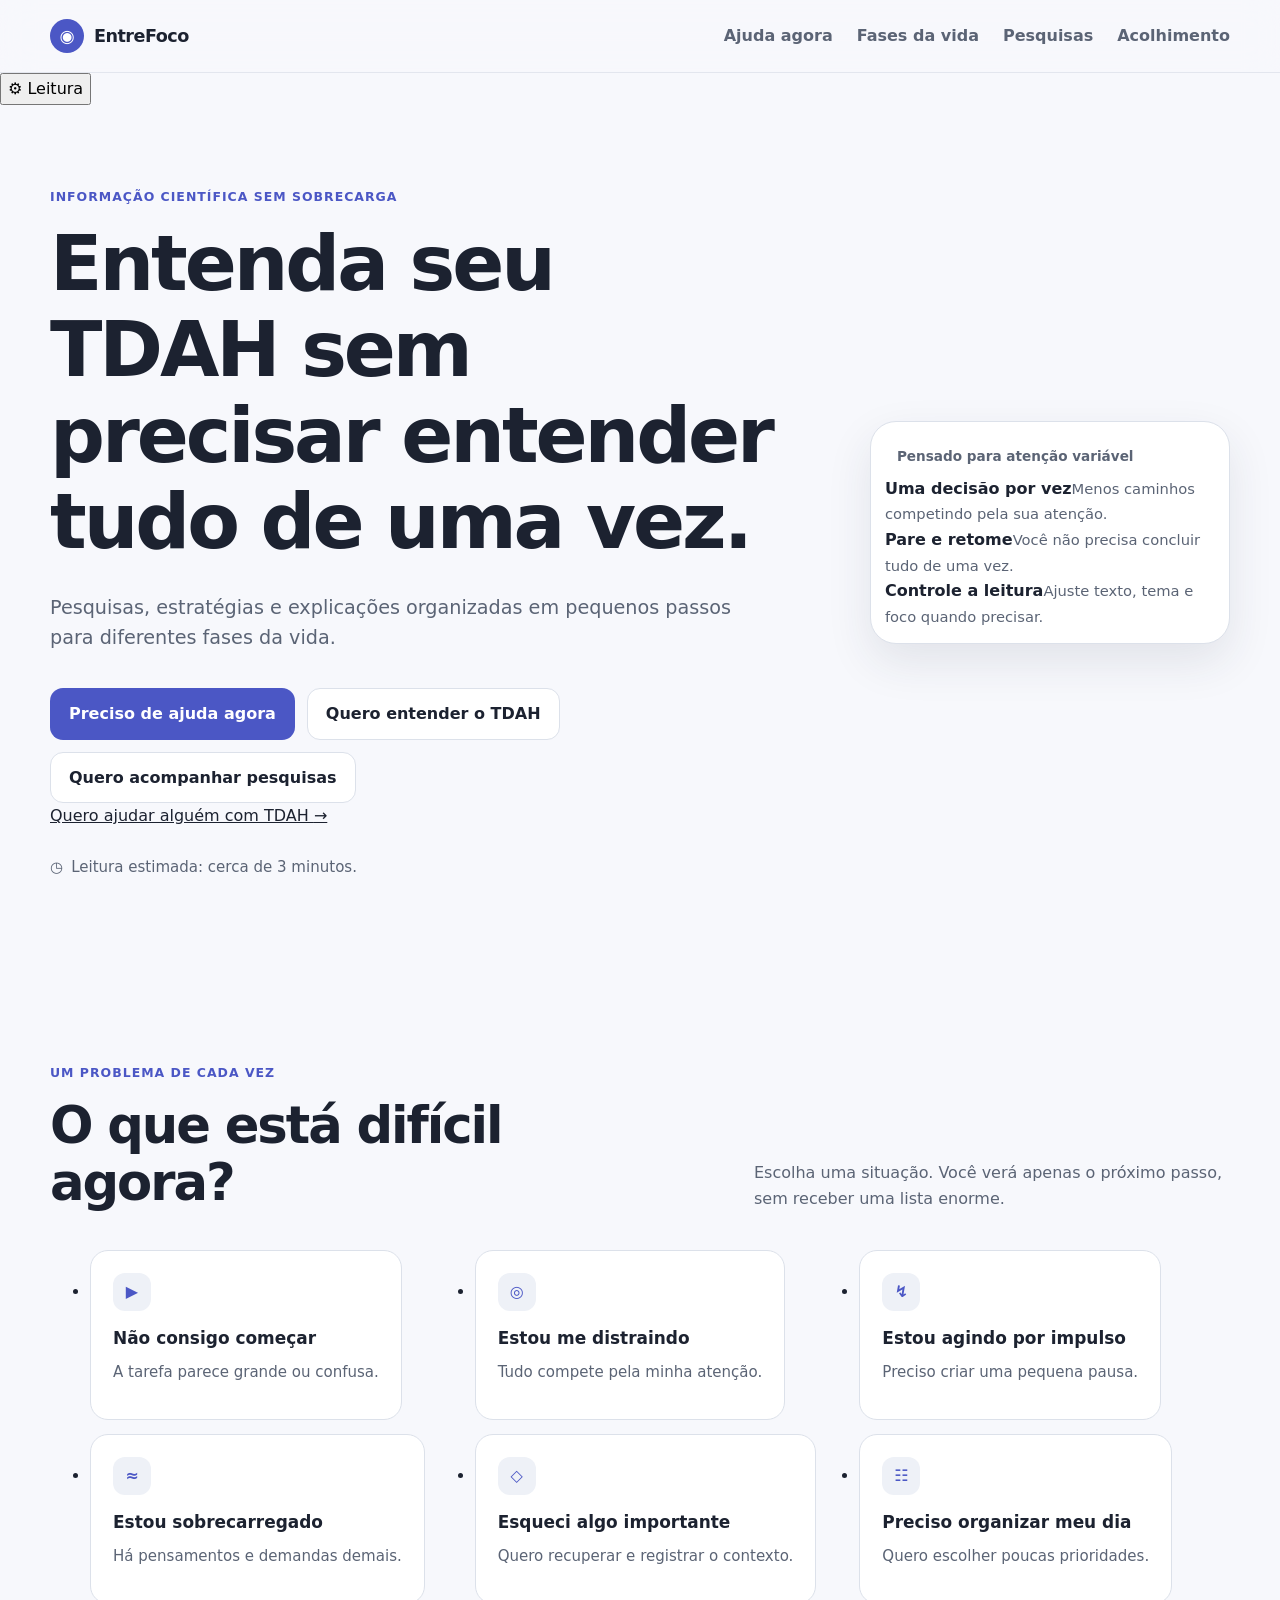
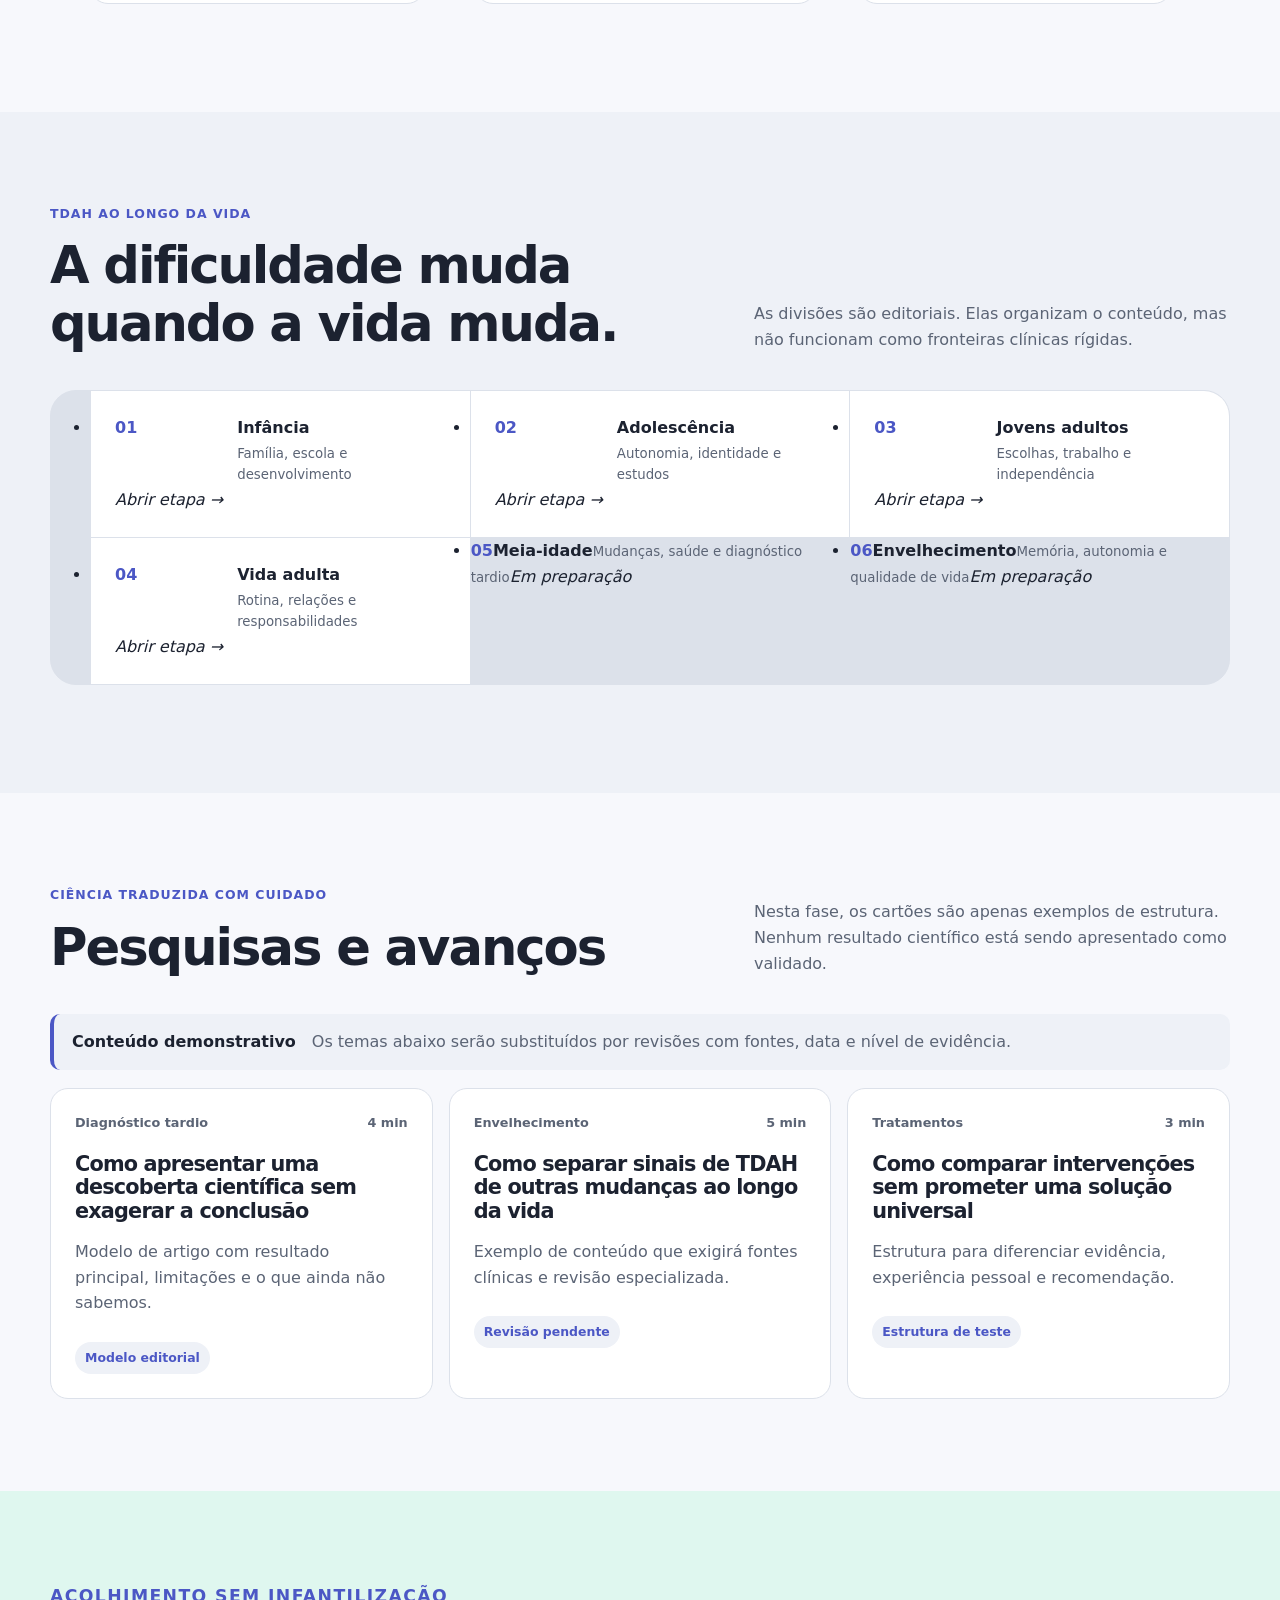
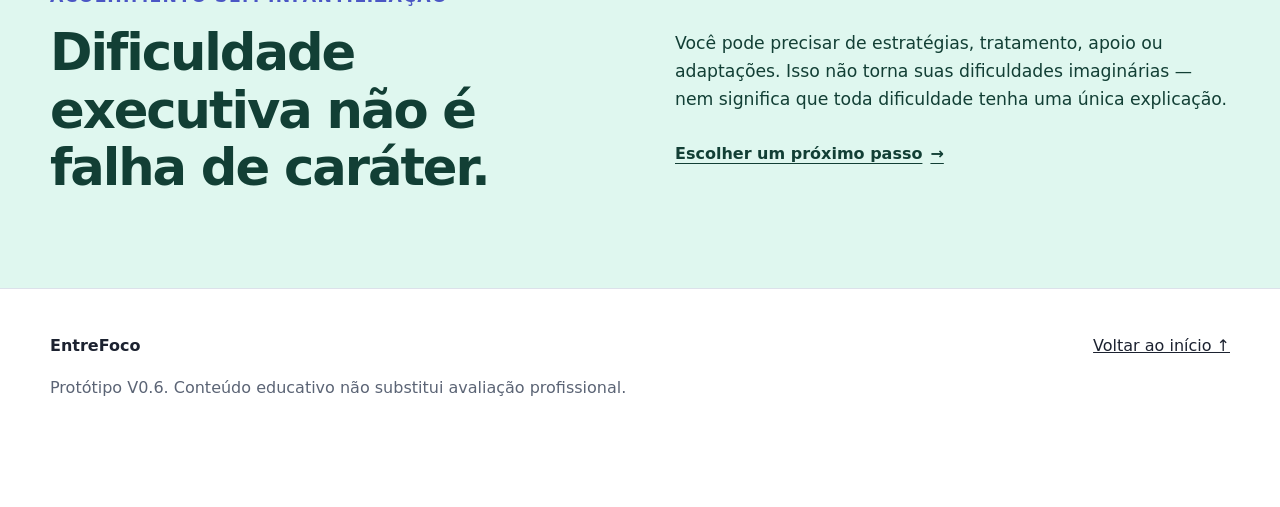
==== index.html @ 33880a71 "feat: adiciona página sobre TDAH na vida adulta" ====
<!DOCTYPE html>
<html lang="pt-BR" data-version="0.6">
<head>
  <meta charset="UTF-8">
  <meta name="viewport" content="width=device-width, initial-scale=1.0">
  <meta name="description" content="Protótipo de um portal acessível e acolhedor sobre TDAH ao longo da vida.">
  <meta name="theme-color" content="#f7f8fc">
  <title>EntreFoco — Entenda seu TDAH em pequenos passos</title>
  <link rel="stylesheet" href="styles.css">
</head>
<body>
  <a class="skip-link" href="#conteudo">Pular para o conteúdo</a>

  <header class="site-header" id="topo">
    <div class="container header-inner">
      <a class="brand" href="#topo" aria-label="EntreFoco — página inicial">
        <span class="brand-mark" aria-hidden="true">◉</span>
        <span>EntreFoco</span>
      </a>

      <nav class="main-nav" aria-label="Navegação principal">
        <a href="#agora">Ajuda agora</a>
        <a href="#fases">Fases da vida</a>
        <a href="#pesquisas">Pesquisas</a>
        <a href="#acolhimento">Acolhimento</a>
      </nav>

      <button class="icon-button" id="menuButton" type="button" aria-expanded="false" aria-controls="mobileMenu" aria-label="Abrir menu">
        <span aria-hidden="true">☰</span>
      </button>
    </div>

    <nav class="mobile-menu" id="mobileMenu" aria-label="Navegação móvel" hidden>
      <a href="#agora">Ajuda agora</a>
      <a href="#fases">Fases da vida</a>
      <a href="#pesquisas">Pesquisas</a>
      <a href="#acolhimento">Acolhimento</a>
    </nav>
  </header>

  <div class="focus-status" id="focusStatus" role="status" hidden>
    <span id="focusStatusText">Modo foco ativo: somente a estratégia atual está disponível.</span>
    <button type="button" id="exitFocus">Sair do foco</button>
  </div>

  <div class="reading-tools">
    <button class="reading-tools-toggle" type="button" id="readingToolsToggle" aria-expanded="false" aria-controls="readingToolsPanel">
      <span aria-hidden="true">⚙</span>
      <span>Leitura</span>
    </button>

    <aside class="reading-tools-panel" id="readingToolsPanel" aria-label="Ferramentas de leitura" hidden>
      <div class="tools-heading">
        <strong>Ferramentas de leitura</strong>
        <button class="panel-close" type="button" id="closeReadingTools" aria-label="Fechar ferramentas de leitura">×</button>
      </div>

      <button type="button" id="focusToggle" aria-pressed="false" disabled>Modo foco</button>
      <p class="tool-hint" id="focusHint">Abra uma estratégia para usar o Modo foco.</p>

      <div class="tool-group" role="group" aria-label="Tamanho do texto">
        <button type="button" id="fontDecrease" aria-label="Diminuir tamanho do texto">A−</button>
        <output id="fontScaleStatus" aria-live="polite">100%</output>
        <button type="button" id="fontIncrease" aria-label="Aumentar tamanho do texto">A+</button>
      </div>

      <button type="button" id="themeToggle" aria-pressed="false">Tema escuro</button>
      <button type="button" id="resetReading">Restaurar padrão</button>
    </aside>
  </div>

  <main id="conteudo">
    <section class="hero section-shell" aria-labelledby="heroTitle">
      <div class="container hero-grid">
        <div class="hero-copy">
          <p class="eyebrow">Informação científica sem sobrecarga</p>
          <h1 id="heroTitle">Entenda seu TDAH sem precisar entender tudo de uma vez.</h1>
          <p class="hero-summary">
            Pesquisas, estratégias e explicações organizadas em pequenos passos para diferentes fases da vida.
          </p>

          <div class="hero-actions" aria-label="Ações principais">
            <a class="button button-primary" href="#agora">Preciso de ajuda agora</a>
            <a class="button button-secondary" href="#fases">Quero entender o TDAH</a>
            <a class="button button-secondary" href="#pesquisas">Quero acompanhar pesquisas</a>
          </div>

          <a class="secondary-path" href="#acolhimento">Quero ajudar alguém com TDAH <span aria-hidden="true">→</span></a>

          <div class="reading-estimate" aria-label="Informação de leitura">
            <span aria-hidden="true">◷</span>
            <span>Leitura estimada: cerca de 3 minutos.</span>
          </div>
        </div>

        <aside class="hero-panel" aria-label="Como o portal facilita a leitura">
          <p class="panel-label">Pensado para atenção variável</p>
          <div class="panel-item"><strong>Uma decisão por vez</strong><span>Menos caminhos competindo pela sua atenção.</span></div>
          <div class="panel-item"><strong>Pare e retome</strong><span>Você não precisa concluir tudo de uma vez.</span></div>
          <div class="panel-item"><strong>Controle a leitura</strong><span>Ajuste texto, tema e foco quando precisar.</span></div>
        </aside>
      </div>
    </section>

    <section class="section-shell" id="agora" aria-labelledby="agoraTitle">
      <div class="container">
        <div class="section-heading">
          <div>
            <p class="eyebrow">Um problema de cada vez</p>
            <h2 id="agoraTitle">O que está difícil agora?</h2>
          </div>
          <p>Escolha uma situação. Você verá apenas o próximo passo, sem receber uma lista enorme.</p>
        </div>

        <ul class="challenge-grid" aria-label="Dificuldades atuais">
          <li>
            <button class="challenge-card" type="button" data-challenge="start" aria-controls="actionPanel" aria-expanded="false">
              <span class="card-icon" aria-hidden="true">▶</span>
              <strong>Não consigo começar</strong>
              <span>A tarefa parece grande ou confusa.</span>
            </button>
          </li>
          <li>
            <button class="challenge-card" type="button" data-challenge="distraction" aria-controls="actionPanel" aria-expanded="false">
              <span class="card-icon" aria-hidden="true">◎</span>
              <strong>Estou me distraindo</strong>
              <span>Tudo compete pela minha atenção.</span>
            </button>
          </li>
          <li>
            <button class="challenge-card" type="button" data-challenge="impulse" aria-controls="actionPanel" aria-expanded="false">
              <span class="card-icon" aria-hidden="true">↯</span>
              <strong>Estou agindo por impulso</strong>
              <span>Preciso criar uma pequena pausa.</span>
            </button>
          </li>
          <li>
            <button class="challenge-card" type="button" data-challenge="overload" aria-controls="actionPanel" aria-expanded="false">
              <span class="card-icon" aria-hidden="true">≈</span>
              <strong>Estou sobrecarregado</strong>
              <span>Há pensamentos e demandas demais.</span>
            </button>
          </li>
          <li>
            <button class="challenge-card" type="button" data-challenge="forgot" aria-controls="actionPanel" aria-expanded="false">
              <span class="card-icon" aria-hidden="true">◇</span>
              <strong>Esqueci algo importante</strong>
              <span>Quero recuperar e registrar o contexto.</span>
            </button>
          </li>
          <li>
            <button class="challenge-card" type="button" data-challenge="plan" aria-controls="actionPanel" aria-expanded="false">
              <span class="card-icon" aria-hidden="true">☷</span>
              <strong>Preciso organizar meu dia</strong>
              <span>Quero escolher poucas prioridades.</span>
            </button>
          </li>
        </ul>

        <article class="action-panel" id="actionPanel" tabindex="-1" hidden aria-labelledby="actionTitle">
          <button class="close-button" type="button" id="closeAction" aria-label="Fechar estratégia">×</button>
          <p class="eyebrow">Próximo passo pequeno</p>
          <h3 id="actionTitle"></h3>
          <p id="actionText"></p>

          <div class="strategy-meta" aria-label="Informações da estratégia">
            <span id="actionDifficulty"></span>
            <span id="actionTime"></span>
            <span id="actionEffort"></span>
          </div>

          <details class="simplified-step">
            <summary>Preciso de um passo ainda menor</summary>
            <p id="actionSimplified"></p>
          </details>

          <p class="review-status" id="actionEvidence"></p>

          <div class="micro-plan">
            <button class="button button-primary" type="button" id="completeAction">Marcar como feito</button>
          </div>
          <p class="completion-message" id="completionMessage" role="status" aria-live="polite" hidden>Feito. Não precisa aproveitar o impulso para resolver tudo agora.</p>
        </article>
      </div>
    </section>

    <section class="section-shell section-muted" id="fases" aria-labelledby="fasesTitle">
      <div class="container">
        <div class="section-heading">
          <div>
            <p class="eyebrow">TDAH ao longo da vida</p>
            <h2 id="fasesTitle">A dificuldade muda quando a vida muda.</h2>
          </div>
          <p>As divisões são editoriais. Elas organizam o conteúdo, mas não funcionam como fronteiras clínicas rígidas.</p>
        </div>

        <ul class="life-stage-list" aria-label="Conteúdos por fase da vida">
          <li>
            <a class="life-stage-card" href="fases/infancia.html" aria-label="Abrir conteúdo sobre TDAH na infância">
              <span>01</span><strong>Infância</strong><small>Família, escola e desenvolvimento</small><em>Abrir etapa →</em>
            </a>
          </li>
          <li>
            <a class="life-stage-card" href="fases/adolescencia.html" aria-label="Abrir conteúdo sobre TDAH na adolescência">
              <span>02</span><strong>Adolescência</strong><small>Autonomia, identidade e estudos</small><em>Abrir etapa →</em>
            </a>
          </li>
          <li>
            <a class="life-stage-card" href="fases/jovens-adultos.html" aria-label="Abrir conteúdo sobre TDAH em jovens adultos">
              <span>03</span><strong>Jovens adultos</strong><small>Escolhas, trabalho e independência</small><em>Abrir etapa →</em>
            </a>
          </li>
          <li>
            <a class="life-stage-card" href="fases/vida-adulta.html" aria-label="Abrir conteúdo sobre TDAH na vida adulta">
              <span>04</span><strong>Vida adulta</strong><small>Rotina, relações e responsabilidades</small><em>Abrir etapa →</em>
            </a>
          </li>
          <li><div class="life-stage-card is-disabled" aria-label="Meia-idade — conteúdo em preparação"><span>05</span><strong>Meia-idade</strong><small>Mudanças, saúde e diagnóstico tardio</small><em>Em preparação</em></div></li>
          <li><div class="life-stage-card is-disabled" aria-label="Envelhecimento — conteúdo em preparação"><span>06</span><strong>Envelhecimento</strong><small>Memória, autonomia e qualidade de vida</small><em>Em preparação</em></div></li>
        </ul>
      </div>
    </section>

    <section class="section-shell" id="pesquisas" aria-labelledby="pesquisasTitle">
      <div class="container">
        <div class="section-heading">
          <div>
            <p class="eyebrow">Ciência traduzida com cuidado</p>
            <h2 id="pesquisasTitle">Pesquisas e avanços</h2>
          </div>
          <p>Nesta fase, os cartões são apenas exemplos de estrutura. Nenhum resultado científico está sendo apresentado como validado.</p>
        </div>

        <div class="notice" role="note">
          <strong>Conteúdo demonstrativo</strong>
          <span>Os temas abaixo serão substituídos por revisões com fontes, data e nível de evidência.</span>
        </div>

        <div class="research-grid">
          <article class="research-card">
            <div class="research-meta"><span>Diagnóstico tardio</span><span>4 min</span></div>
            <h3>Como apresentar uma descoberta científica sem exagerar a conclusão</h3>
            <p>Modelo de artigo com resultado principal, limitações e o que ainda não sabemos.</p>
            <div class="evidence-tag">Modelo editorial</div>
          </article>
          <article class="research-card">
            <div class="research-meta"><span>Envelhecimento</span><span>5 min</span></div>
            <h3>Como separar sinais de TDAH de outras mudanças ao longo da vida</h3>
            <p>Exemplo de conteúdo que exigirá fontes clínicas e revisão especializada.</p>
            <div class="evidence-tag">Revisão pendente</div>
          </article>
          <article class="research-card">
            <div class="research-meta"><span>Tratamentos</span><span>3 min</span></div>
            <h3>Como comparar intervenções sem prometer uma solução universal</h3>
            <p>Estrutura para diferenciar evidência, experiência pessoal e recomendação.</p>
            <div class="evidence-tag">Estrutura de teste</div>
          </article>
        </div>
      </div>
    </section>

    <section class="section-shell section-accent" id="acolhimento" aria-labelledby="acolhimentoTitle">
      <div class="container support-grid">
        <div>
          <p class="eyebrow">Acolhimento sem infantilização</p>
          <h2 id="acolhimentoTitle">Dificuldade executiva não é falha de caráter.</h2>
        </div>
        <div>
          <p>Você pode precisar de estratégias, tratamento, apoio ou adaptações. Isso não torna suas dificuldades imaginárias — nem significa que toda dificuldade tenha uma única explicação.</p>
          <a class="text-link" href="#agora">Escolher um próximo passo <span aria-hidden="true">→</span></a>
        </div>
      </div>
    </section>
  </main>

  <footer class="site-footer">
    <div class="container footer-grid">
      <div>
        <strong>EntreFoco</strong>
        <p>Protótipo V0.6. Conteúdo educativo não substitui avaliação profissional.</p>
      </div>
      <a href="#topo">Voltar ao início ↑</a>
    </div>
  </footer>

  <div class="progress-bar" aria-hidden="true"><span id="readingProgress"></span></div>

  <script src="app.js"></script>
</body>
</html>
---- styles.css ----
:root {
  --font-scale: 1;
  --bg: #f7f8fc;
  --surface: #ffffff;
  --surface-soft: #eef1f7;
  --text: #1c2230;
  --text-soft: #5b6475;
  --border: #dce1ea;
  --primary: #4b57c5;
  --primary-strong: #3440a6;
  --accent: #dff7ef;
  --accent-text: #123f35;
  --shadow: 0 18px 45px rgba(39, 46, 72, 0.10);
  --radius-lg: 26px;
  --radius-md: 18px;
  --radius-sm: 12px;
  --content-width: 1180px;
  --transition: 180ms ease;
}

[data-theme="dark"] {
  --bg: #11141c;
  --surface: #1a1f2b;
  --surface-soft: #232937;
  --text: #f1f3f8;
  --text-soft: #b8c0cf;
  --border: #343c4d;
  --primary: #98a0ff;
  --primary-strong: #b7bcff;
  --accent: #173d36;
  --accent-text: #d9fff4;
  --shadow: 0 18px 45px rgba(0, 0, 0, 0.28);
}

* { box-sizing: border-box; }
html { scroll-behavior: smooth; font-size: calc(16px * var(--font-scale)); }
body {
  margin: 0;
  background: var(--bg);
  color: var(--text);
  font-family: Inter, ui-sans-serif, system-ui, -apple-system, BlinkMacSystemFont, "Segoe UI", sans-serif;
  line-height: 1.6;
  transition: background var(--transition), color var(--transition);
}
button, a { font: inherit; }
a { color: inherit; }
button { cursor: pointer; }
img, svg { max-width: 100%; }

.skip-link {
  position: fixed;
  left: 16px;
  top: -100px;
  z-index: 1000;
  background: var(--text);
  color: var(--bg);
  padding: 12px 16px;
  border-radius: 10px;
}
.skip-link:focus { top: 16px; }

.sr-only {
  position: absolute;
  width: 1px;
  height: 1px;
  padding: 0;
  margin: -1px;
  overflow: hidden;
  clip: rect(0, 0, 0, 0);
  white-space: nowrap;
  border: 0;
}

.container { width: min(calc(100% - 40px), var(--content-width)); margin-inline: auto; }
.section-shell { padding: 92px 0; }
.section-muted { background: var(--surface-soft); }

.site-header {
  position: sticky;
  top: 0;
  z-index: 40;
  background: color-mix(in srgb, var(--bg) 88%, transparent);
  backdrop-filter: blur(16px);
  border-bottom: 1px solid color-mix(in srgb, var(--border) 75%, transparent);
}
.header-inner { min-height: 72px; display: flex; align-items: center; gap: 28px; }
.brand { display: inline-flex; align-items: center; gap: 10px; font-weight: 800; text-decoration: none; letter-spacing: -0.03em; font-size: 1.1rem; }
.brand-mark { display: grid; place-items: center; width: 34px; height: 34px; border-radius: 50%; background: var(--primary); color: var(--surface); }
.main-nav { display: flex; gap: 24px; margin-left: auto; }
.main-nav a, .mobile-menu a { text-decoration: none; color: var(--text-soft); font-weight: 650; }
.main-nav a:hover, .main-nav a:focus-visible { color: var(--text); }
.icon-button { display: none; margin-left: auto; border: 1px solid var(--border); background: var(--surface); color: var(--text); border-radius: 12px; padding: 8px 12px; }
.mobile-menu { padding: 0 20px 20px; }
.mobile-menu a { display: block; padding: 10px 0; }

.reading-toolbar {
  position: fixed;
  right: 18px;
  bottom: 18px;
  z-index: 50;
  display: flex;
  gap: 6px;
  padding: 7px;
  background: var(--surface);
  border: 1px solid var(--border);
  border-radius: 16px;
  box-shadow: var(--shadow);
}
.reading-toolbar button {
  border: 0;
  background: transparent;
  color: var(--text);
  padding: 9px 11px;
  border-radius: 10px;
  font-weight: 700;
}
.reading-toolbar button:hover,
.reading-toolbar button:focus-visible,
.reading-toolbar button[aria-pressed="true"] { background: var(--surface-soft); }

.hero { padding-top: 82px; }
.hero-grid { display: grid; grid-template-columns: minmax(0, 1.35fr) minmax(320px, .65fr); gap: 72px; align-items: center; }
.eyebrow { margin: 0 0 14px; color: var(--primary); font-weight: 800; text-transform: uppercase; letter-spacing: .08em; font-size: .78rem; }
h1, h2, h3 { line-height: 1.12; letter-spacing: -0.04em; }
h1 { max-width: 780px; margin: 0; font-size: clamp(2.7rem, 6vw, 5.5rem); }
h2 { margin: 0; font-size: clamp(2rem, 4vw, 3.5rem); }
h3 { font-size: 1.3rem; }
.hero-summary { max-width: 690px; margin: 28px 0 0; color: var(--text-soft); font-size: 1.2rem; }
.hero-actions { display: flex; flex-wrap: wrap; gap: 12px; margin-top: 34px; }
.button { display: inline-flex; justify-content: center; align-items: center; min-height: 48px; padding: 12px 18px; border-radius: 13px; border: 1px solid transparent; text-decoration: none; font-weight: 800; }
.button-primary { background: var(--primary); color: #fff; }
.button-primary:hover, .button-primary:focus-visible { background: var(--primary-strong); }
.button-secondary { background: var(--surface); border-color: var(--border); }
.reading-estimate { display: flex; align-items: center; gap: 8px; margin-top: 26px; color: var(--text-soft); font-size: .94rem; }

.hero-panel { padding: 14px; background: var(--surface); border: 1px solid var(--border); border-radius: var(--radius-lg); box-shadow: var(--shadow); }
.panel-label { margin: 10px 12px 8px; color: var(--text-soft); font-size: .85rem; font-weight: 700; }
.hero-panel a { display: flex; flex-direction: column; gap: 4px; padding: 17px 16px; text-decoration: none; border-radius: 15px; }
.hero-panel a + a { border-top: 1px solid var(--border); }
.hero-panel a:hover, .hero-panel a:focus-visible { background: var(--surface-soft); }
.hero-panel span { color: var(--text-soft); font-size: .92rem; }

.section-heading { display: grid; grid-template-columns: 1.15fr .85fr; gap: 60px; align-items: end; margin-bottom: 38px; }
.section-heading > p { margin: 0; color: var(--text-soft); max-width: 520px; }

.challenge-grid { display: grid; grid-template-columns: repeat(3, 1fr); gap: 14px; }
.challenge-card { display: flex; flex-direction: column; align-items: flex-start; gap: 8px; min-height: 170px; padding: 22px; text-align: left; color: var(--text); background: var(--surface); border: 1px solid var(--border); border-radius: var(--radius-md); transition: transform var(--transition), box-shadow var(--transition), border-color var(--transition); }
.challenge-card:hover, .challenge-card:focus-visible { transform: translateY(-3px); border-color: var(--primary); box-shadow: var(--shadow); }
.challenge-card strong { font-size: 1.06rem; }
.challenge-card > span:last-child { color: var(--text-soft); font-size: .94rem; }
.card-icon { display: grid; place-items: center; width: 38px; height: 38px; margin-bottom: 6px; border-radius: 12px; color: var(--primary); background: var(--surface-soft); font-weight: 900; }

.action-panel { position: relative; margin-top: 20px; padding: 28px; background: var(--accent); color: var(--accent-text); border-radius: var(--radius-lg); }
.close-button { position: absolute; top: 14px; right: 14px; width: 36px; height: 36px; border: 0; border-radius: 50%; background: color-mix(in srgb, var(--accent-text) 10%, transparent); color: inherit; font-size: 1.4rem; }
.action-panel h3 { margin: 0 48px 10px 0; font-size: clamp(1.5rem, 3vw, 2.2rem); }
.action-panel p { max-width: 760px; }
.micro-plan { display: flex; flex-wrap: wrap; gap: 14px; align-items: center; margin-top: 20px; }
.micro-plan span { font-weight: 800; }
.completion-message { font-weight: 750; }

.life-stage-list { display: grid; grid-template-columns: repeat(3, 1fr); gap: 1px; overflow: hidden; border: 1px solid var(--border); border-radius: var(--radius-lg); background: var(--border); }
.life-stage-list a { display: grid; grid-template-columns: auto 1fr; column-gap: 14px; row-gap: 2px; min-height: 140px; padding: 24px; background: var(--surface); text-decoration: none; }
.life-stage-list a:hover, .life-stage-list a:focus-visible { background: color-mix(in srgb, var(--surface) 78%, var(--primary) 22%); }
.life-stage-list span { grid-row: span 2; color: var(--primary); font-weight: 850; }
.life-stage-list small { color: var(--text-soft); }

.notice { display: flex; gap: 16px; align-items: center; margin-bottom: 18px; padding: 15px 18px; background: var(--surface-soft); border-left: 4px solid var(--primary); border-radius: 10px; }
.notice span { color: var(--text-soft); }
.research-grid { display: grid; grid-template-columns: repeat(3, 1fr); gap: 16px; }
.research-card { padding: 24px; background: var(--surface); border: 1px solid var(--border); border-radius: var(--radius-md); }
.research-card h3 { margin: 20px 0 12px; }
.research-card p { color: var(--text-soft); }
.research-meta { display: flex; justify-content: space-between; gap: 12px; color: var(--text-soft); font-size: .8rem; font-weight: 700; }
.evidence-tag { display: inline-flex; margin-top: 10px; padding: 6px 10px; color: var(--primary); background: var(--surface-soft); border-radius: 99px; font-size: .78rem; font-weight: 800; }

.section-accent { background: var(--accent); color: var(--accent-text); }
.support-grid { display: grid; grid-template-columns: 1fr 1fr; gap: 70px; align-items: center; }
.support-grid p { font-size: 1.08rem; }
.text-link { display: inline-flex; gap: 8px; margin-top: 10px; font-weight: 850; text-underline-offset: 4px; }

.site-footer { padding: 44px 0 90px; background: var(--surface); border-top: 1px solid var(--border); }
.footer-grid { display: flex; justify-content: space-between; gap: 24px; align-items: flex-start; }
.footer-grid p { max-width: 580px; color: var(--text-soft); }

.progress-bar { position: fixed; left: 0; right: 0; bottom: 0; z-index: 70; height: 4px; background: transparent; }
.progress-bar span { display: block; width: 0; height: 100%; background: var(--primary); }

body.focus-mode .site-header,
body.focus-mode .hero-panel,
body.focus-mode .section-muted,
body.focus-mode #pesquisas,
body.focus-mode #acolhimento,
body.focus-mode .site-footer { display: none; }
body.focus-mode .hero-grid { grid-template-columns: 1fr; }
body.focus-mode .hero-copy { max-width: 850px; }
body.focus-mode #agora { padding-top: 20px; }

:focus-visible { outline: 3px solid color-mix(in srgb, var(--primary) 65%, white); outline-offset: 3px; }

@media (max-width: 900px) {
  .main-nav { display: none; }
  .icon-button { display: inline-flex; }
  .hero-grid, .section-heading, .support-grid { grid-template-columns: 1fr; gap: 30px; }
  .challenge-grid, .research-grid { grid-template-columns: repeat(2, 1fr); }
  .life-stage-list { grid-template-columns: repeat(2, 1fr); }
}

@media (max-width: 620px) {
  .container { width: min(calc(100% - 28px), var(--content-width)); }
  .section-shell { padding: 64px 0; }
  .hero { padding-top: 52px; }
  h1 { font-size: clamp(2.45rem, 13vw, 4rem); }
  .challenge-grid, .research-grid, .life-stage-list { grid-template-columns: 1fr; }
  .hero-actions, .hero-actions .button { width: 100%; }
  .reading-toolbar { left: 10px; right: 10px; justify-content: center; overflow-x: auto; }
  .reading-toolbar button { white-space: nowrap; }
  .footer-grid { flex-direction: column; }
  .notice { align-items: flex-start; flex-direction: column; gap: 4px; }
}

@media (prefers-reduced-motion: reduce) {
  *, *::before, *::after { scroll-behavior: auto !important; transition-duration: 0.01ms !important; animation-duration: 0.01ms !important; }
}
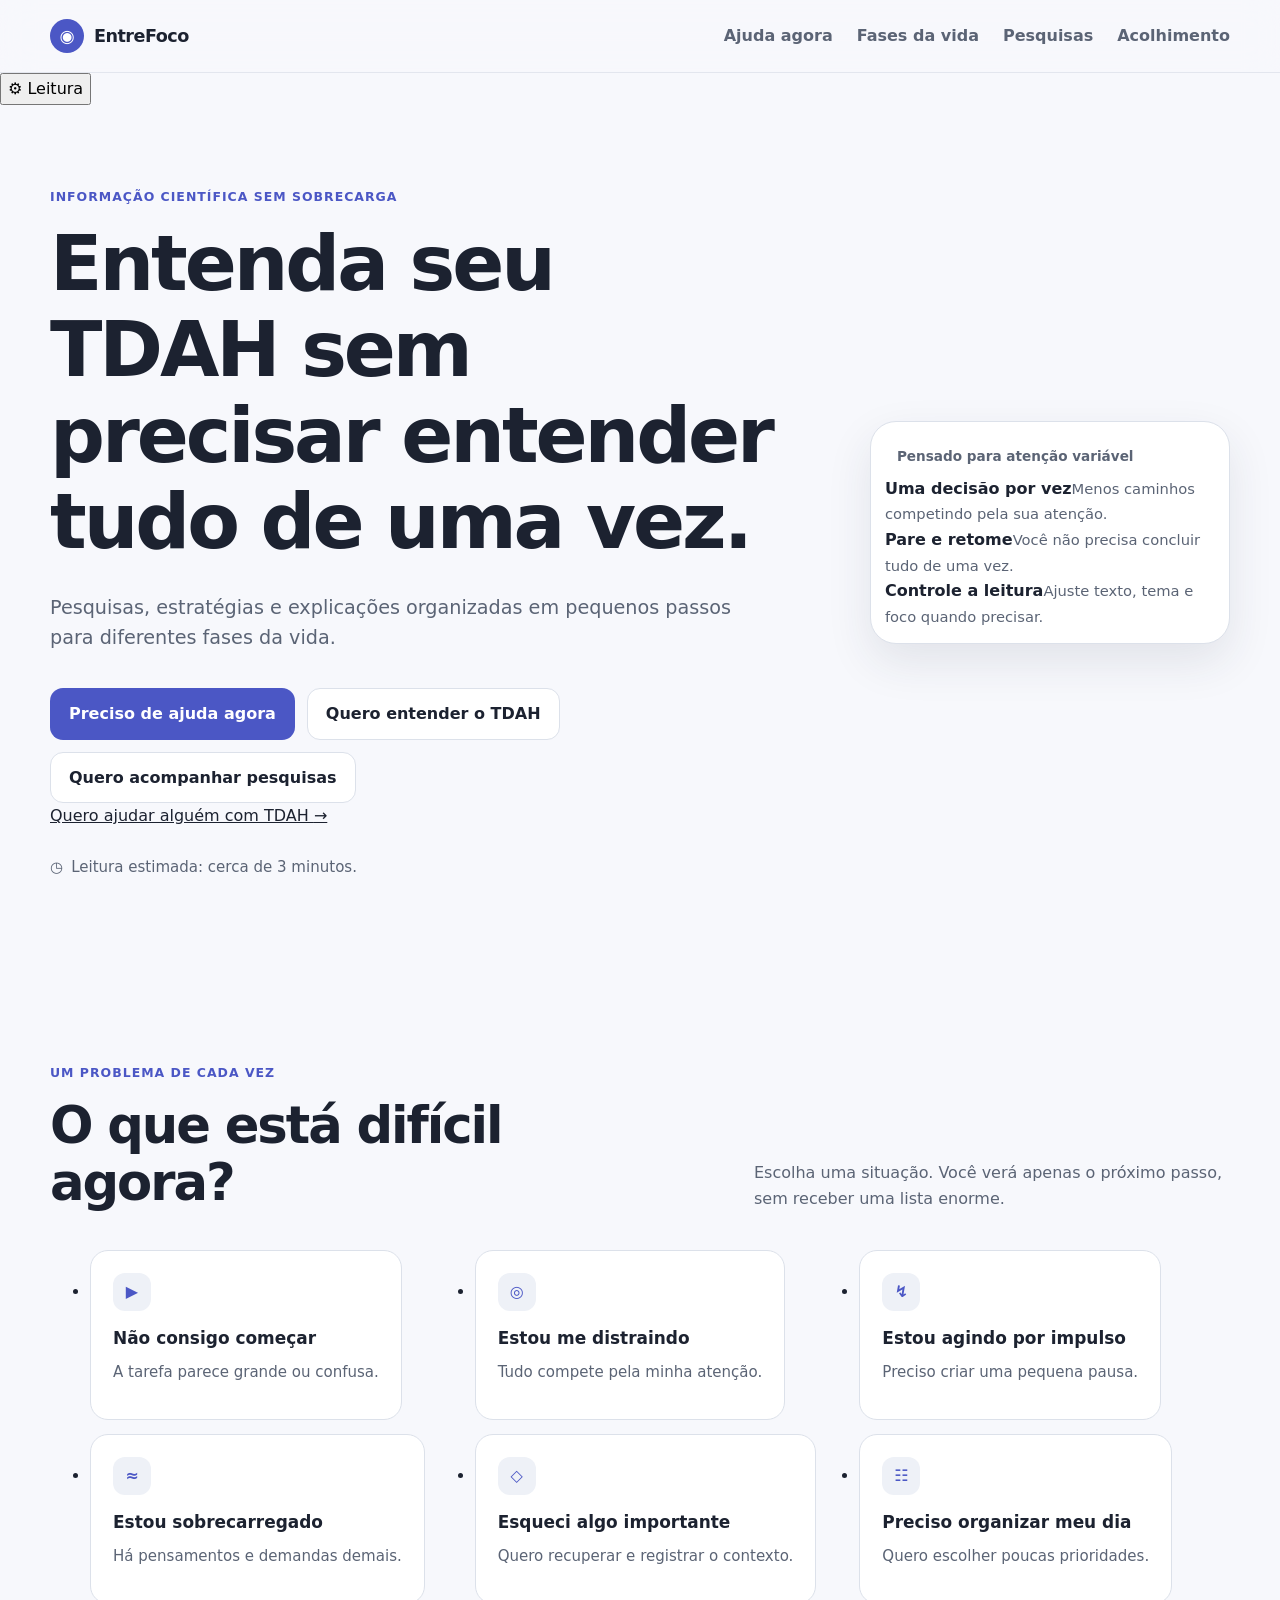
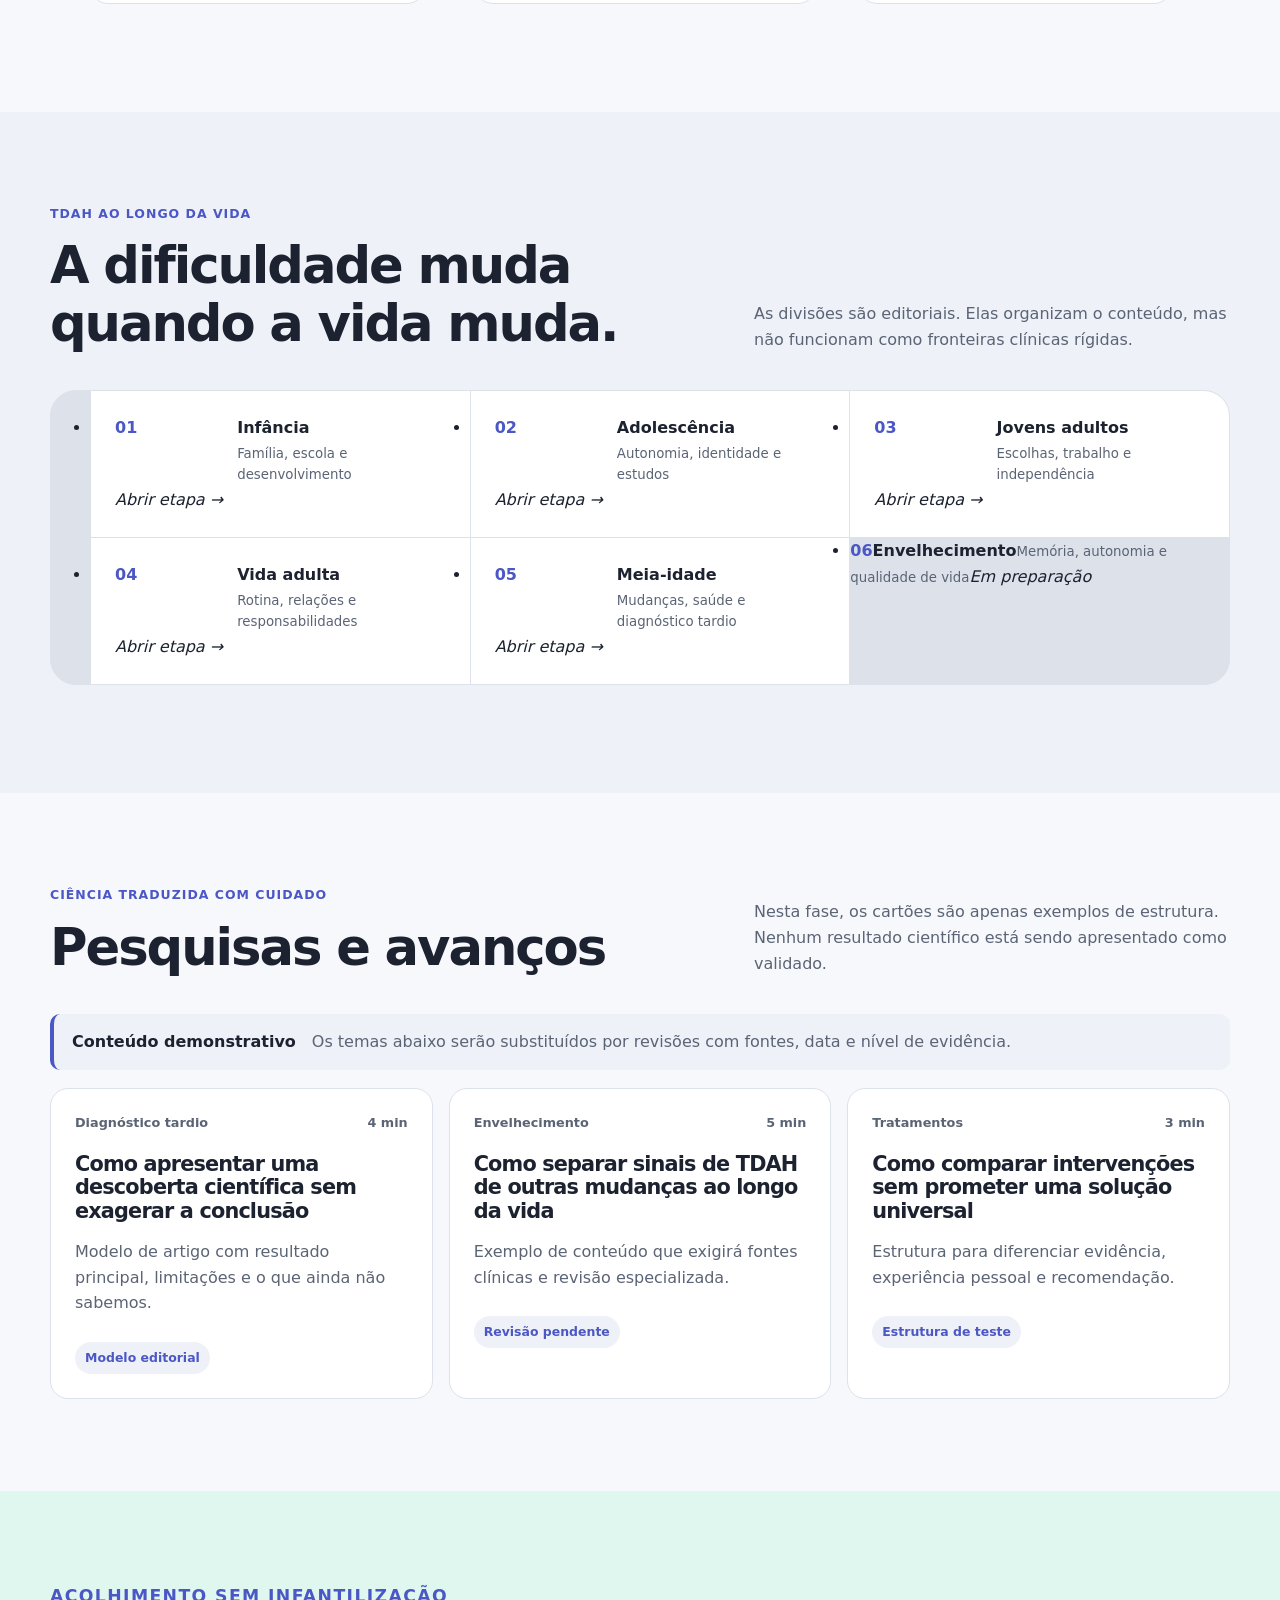
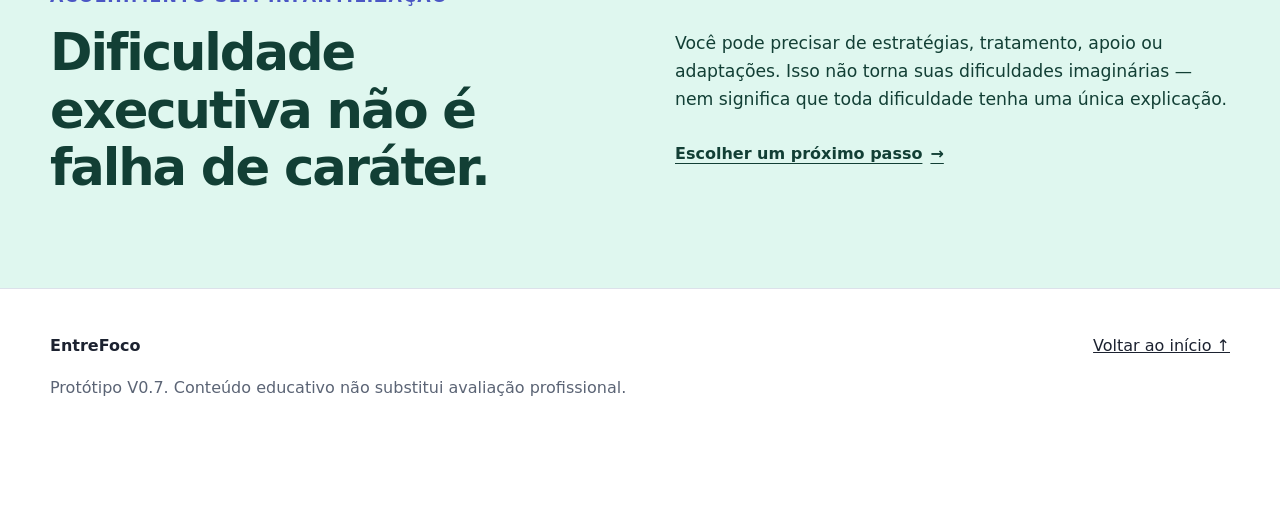
==== commit c1cde7a0: "feat: adiciona página sobre TDAH na meia-idade" ====
--- a/index.html
+++ b/index.html
@@ -1,5 +1,5 @@
 <!DOCTYPE html>
-<html lang="pt-BR" data-version="0.6">
+<html lang="pt-BR" data-version="0.7">
 <head>
   <meta charset="UTF-8">
   <meta name="viewport" content="width=device-width, initial-scale=1.0">
@@ -215,7 +215,11 @@
               <span>04</span><strong>Vida adulta</strong><small>Rotina, relações e responsabilidades</small><em>Abrir etapa →</em>
             </a>
           </li>
-          <li><div class="life-stage-card is-disabled" aria-label="Meia-idade — conteúdo em preparação"><span>05</span><strong>Meia-idade</strong><small>Mudanças, saúde e diagnóstico tardio</small><em>Em preparação</em></div></li>
+          <li>
+            <a class="life-stage-card" href="fases/meia-idade.html" aria-label="Abrir conteúdo sobre TDAH na meia-idade">
+              <span>05</span><strong>Meia-idade</strong><small>Mudanças, saúde e diagnóstico tardio</small><em>Abrir etapa →</em>
+            </a>
+          </li>
           <li><div class="life-stage-card is-disabled" aria-label="Envelhecimento — conteúdo em preparação"><span>06</span><strong>Envelhecimento</strong><small>Memória, autonomia e qualidade de vida</small><em>Em preparação</em></div></li>
         </ul>
       </div>
@@ -277,7 +281,7 @@
     <div class="container footer-grid">
       <div>
         <strong>EntreFoco</strong>
-        <p>Protótipo V0.6. Conteúdo educativo não substitui avaliação profissional.</p>
+        <p>Protótipo V0.7. Conteúdo educativo não substitui avaliação profissional.</p>
       </div>
       <a href="#topo">Voltar ao início ↑</a>
     </div>
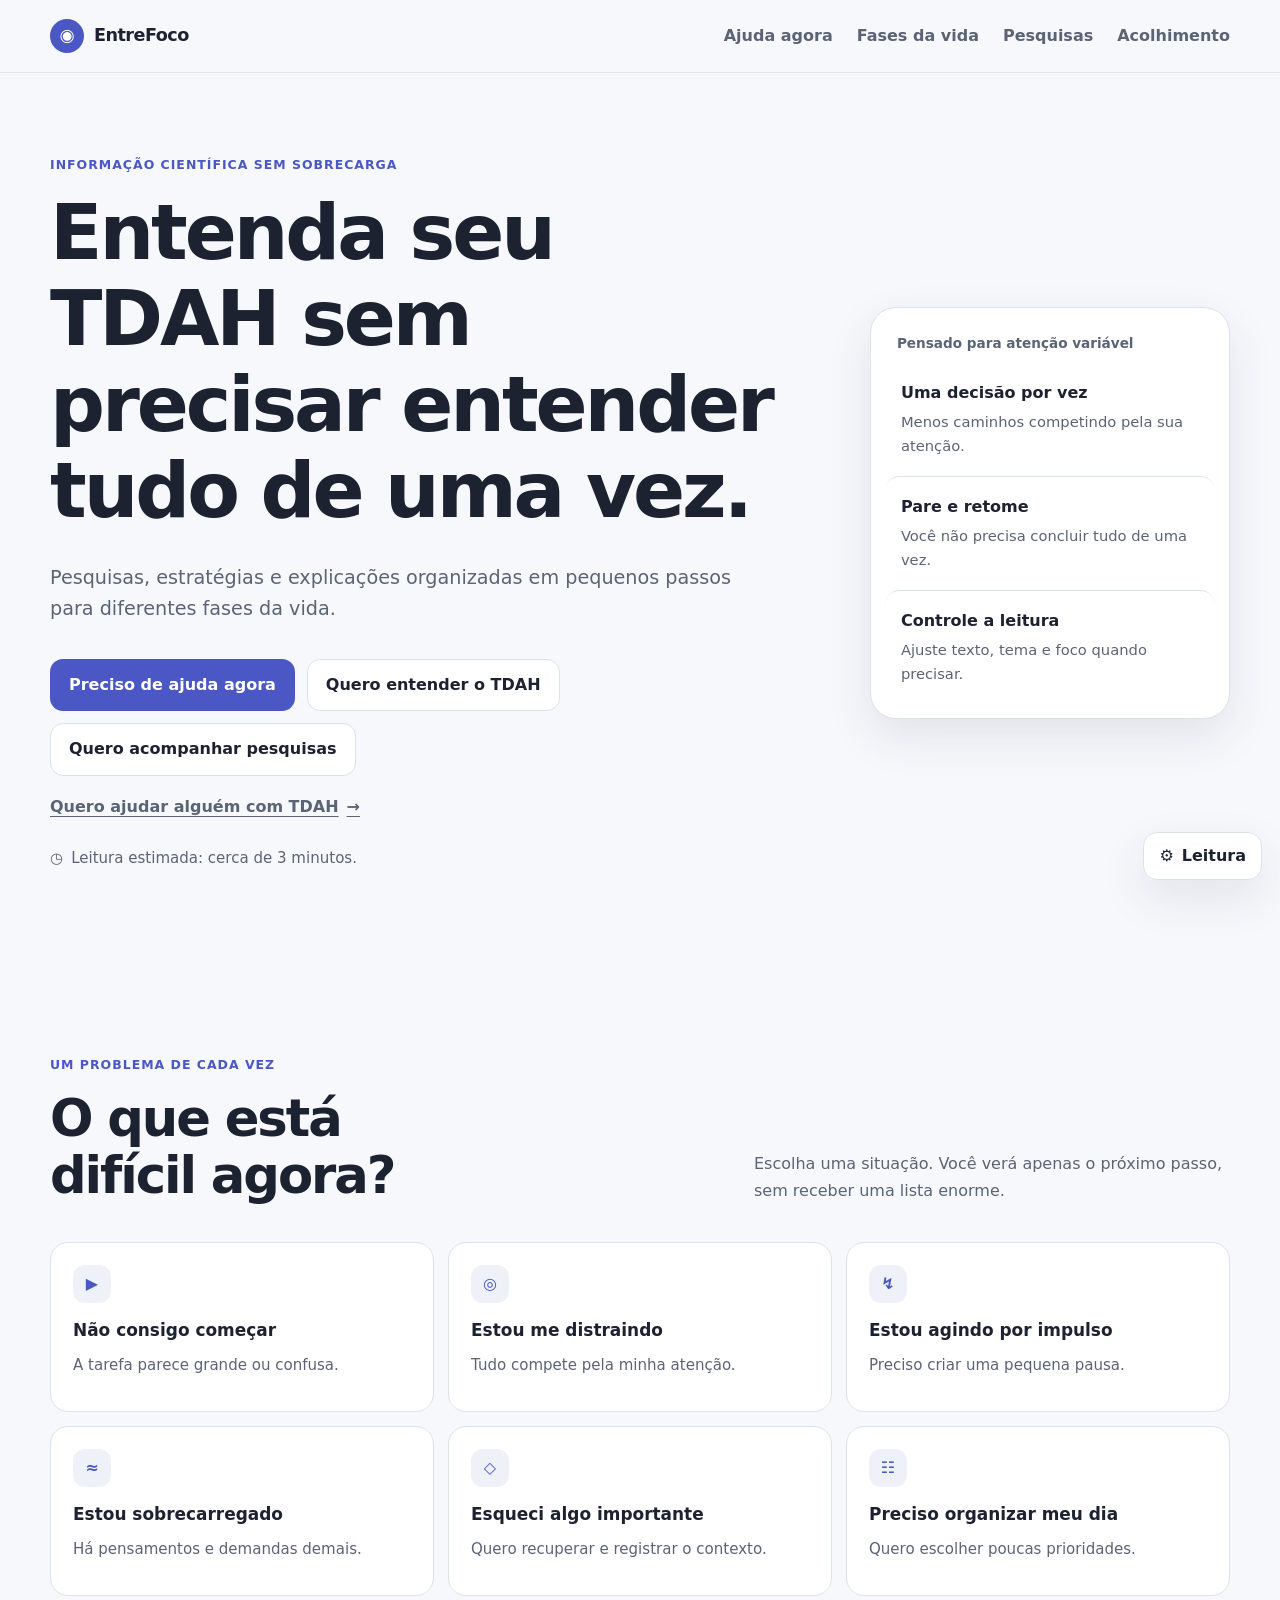
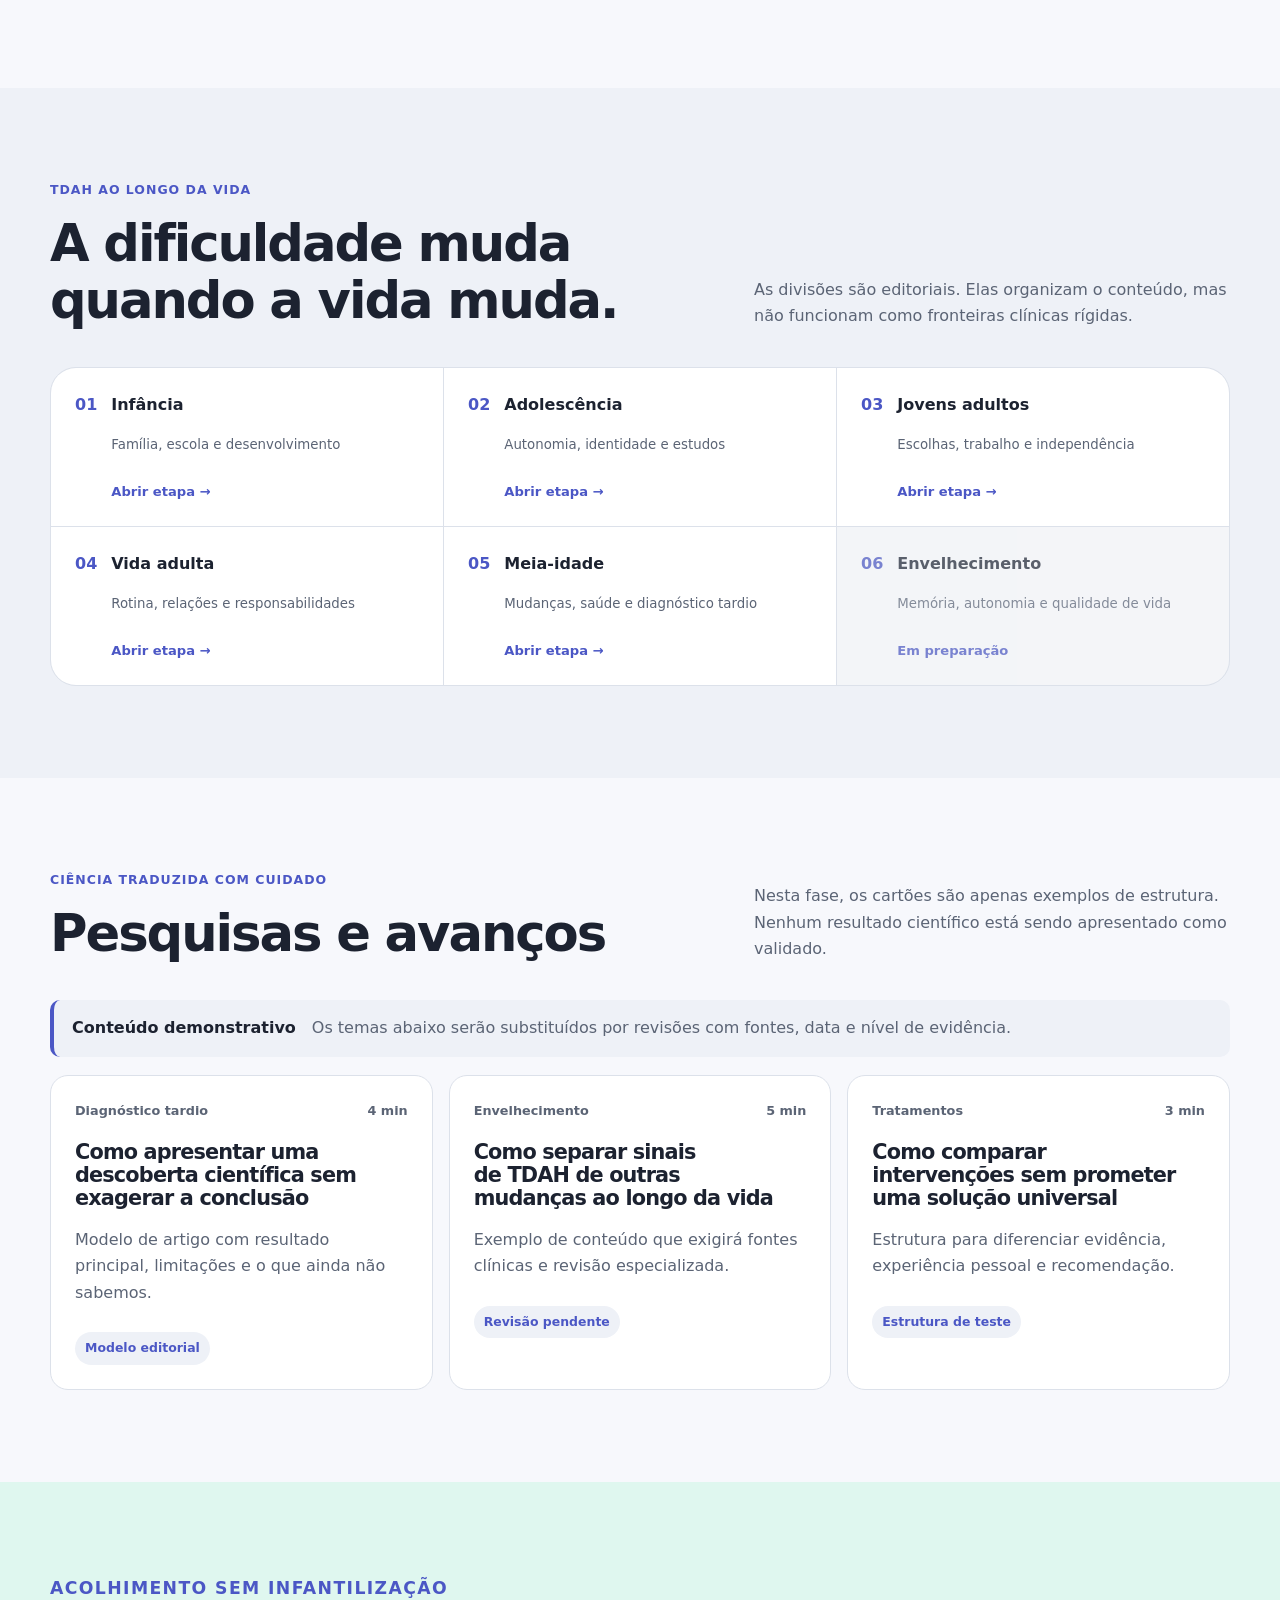
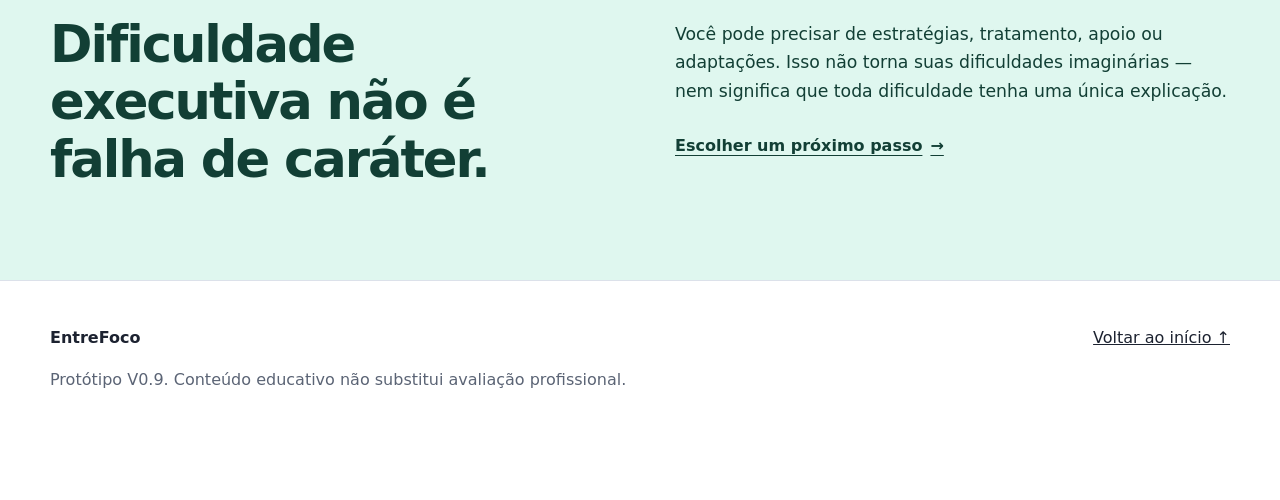
==== commit 6c978ca1: "Add files via upload fix: alinha páginas internas ao visual da página inicial" ====
--- a/index.html
+++ b/index.html
@@ -1,17 +1,17 @@
 <!DOCTYPE html>
-<html lang="pt-BR" data-version="0.7">
+<html lang="pt-BR" data-version="0.9">
 <head>
   <meta charset="UTF-8">
   <meta name="viewport" content="width=device-width, initial-scale=1.0">
   <meta name="description" content="Protótipo de um portal acessível e acolhedor sobre TDAH ao longo da vida.">
   <meta name="theme-color" content="#f7f8fc">
   <title>EntreFoco — Entenda seu TDAH em pequenos passos</title>
-  <link rel="stylesheet" href="styles.css">
+  <link rel="stylesheet" href="styles.css?v=0.9">
 </head>
 <body>
   <a class="skip-link" href="#conteudo">Pular para o conteúdo</a>
 
-  <header class="site-header" id="topo">
+  <header class="site-header" id="topo" data-focus-dim>
     <div class="container header-inner">
       <a class="brand" href="#topo" aria-label="EntreFoco — página inicial">
         <span class="brand-mark" aria-hidden="true">◉</span>
@@ -70,7 +70,7 @@
   </div>
 
   <main id="conteudo">
-    <section class="hero section-shell" aria-labelledby="heroTitle">
+    <section class="hero section-shell" data-focus-dim aria-labelledby="heroTitle">
       <div class="container hero-grid">
         <div class="hero-copy">
           <p class="eyebrow">Informação científica sem sobrecarga</p>
@@ -104,7 +104,7 @@
 
     <section class="section-shell" id="agora" aria-labelledby="agoraTitle">
       <div class="container">
-        <div class="section-heading">
+        <div class="section-heading" data-focus-dim>
           <div>
             <p class="eyebrow">Um problema de cada vez</p>
             <h2 id="agoraTitle">O que está difícil agora?</h2>
@@ -112,7 +112,7 @@
           <p>Escolha uma situação. Você verá apenas o próximo passo, sem receber uma lista enorme.</p>
         </div>
 
-        <ul class="challenge-grid" aria-label="Dificuldades atuais">
+        <ul class="challenge-grid" data-focus-dim aria-label="Dificuldades atuais">
           <li>
             <button class="challenge-card" type="button" data-challenge="start" aria-controls="actionPanel" aria-expanded="false">
               <span class="card-icon" aria-hidden="true">▶</span>
@@ -184,7 +184,7 @@
       </div>
     </section>
 
-    <section class="section-shell section-muted" id="fases" aria-labelledby="fasesTitle">
+    <section class="section-shell section-muted" id="fases" data-focus-dim aria-labelledby="fasesTitle">
       <div class="container">
         <div class="section-heading">
           <div>
@@ -225,7 +225,7 @@
       </div>
     </section>
 
-    <section class="section-shell" id="pesquisas" aria-labelledby="pesquisasTitle">
+    <section class="section-shell" id="pesquisas" data-focus-dim aria-labelledby="pesquisasTitle">
       <div class="container">
         <div class="section-heading">
           <div>
@@ -263,7 +263,7 @@
       </div>
     </section>
 
-    <section class="section-shell section-accent" id="acolhimento" aria-labelledby="acolhimentoTitle">
+    <section class="section-shell section-accent" id="acolhimento" data-focus-dim aria-labelledby="acolhimentoTitle">
       <div class="container support-grid">
         <div>
           <p class="eyebrow">Acolhimento sem infantilização</p>
@@ -277,11 +277,11 @@
     </section>
   </main>
 
-  <footer class="site-footer">
+  <footer class="site-footer" data-focus-dim>
     <div class="container footer-grid">
       <div>
         <strong>EntreFoco</strong>
-        <p>Protótipo V0.7. Conteúdo educativo não substitui avaliação profissional.</p>
+        <p>Protótipo V0.9. Conteúdo educativo não substitui avaliação profissional.</p>
       </div>
       <a href="#topo">Voltar ao início ↑</a>
     </div>
@@ -289,6 +289,6 @@
 
   <div class="progress-bar" aria-hidden="true"><span id="readingProgress"></span></div>
 
-  <script src="app.js"></script>
+  <script src="app.js?v=0.9"></script>
 </body>
 </html>
--- a/styles.css
+++ b/styles.css
@@ -1,3 +1,4 @@
+/* EntreFoco V0.9 — páginas internas alinhadas ao padrão visual da página inicial */
 :root {
   --font-scale: 1;
   --bg: #f7f8fc;
@@ -10,11 +11,14 @@
   --primary-strong: #3440a6;
   --accent: #dff7ef;
   --accent-text: #123f35;
+  --warning: #fff5d8;
+  --warning-text: #5b4612;
   --shadow: 0 18px 45px rgba(39, 46, 72, 0.10);
   --radius-lg: 26px;
   --radius-md: 18px;
   --radius-sm: 12px;
   --content-width: 1180px;
+  --reading-width: 760px;
   --transition: 180ms ease;
 }
 
@@ -29,6 +33,8 @@
   --primary-strong: #b7bcff;
   --accent: #173d36;
   --accent-text: #d9fff4;
+  --warning: #3c331a;
+  --warning-text: #fff0bc;
   --shadow: 0 18px 45px rgba(0, 0, 0, 0.28);
 }
 
@@ -39,13 +45,14 @@
   background: var(--bg);
   color: var(--text);
   font-family: Inter, ui-sans-serif, system-ui, -apple-system, BlinkMacSystemFont, "Segoe UI", sans-serif;
-  line-height: 1.6;
+  line-height: 1.65;
   transition: background var(--transition), color var(--transition);
 }
-button, a { font: inherit; }
+button, a, input { font: inherit; }
 a { color: inherit; }
 button { cursor: pointer; }
 img, svg { max-width: 100%; }
+ul, ol { padding-left: 1.25rem; }
 
 .skip-link {
   position: fixed;
@@ -71,6 +78,7 @@
   border: 0;
 }
 
+[hidden] { display: none !important; }
 .container { width: min(calc(100% - 40px), var(--content-width)); margin-inline: auto; }
 .section-shell { padding: 92px 0; }
 .section-muted { background: var(--surface-soft); }
@@ -88,63 +96,101 @@
 .brand-mark { display: grid; place-items: center; width: 34px; height: 34px; border-radius: 50%; background: var(--primary); color: var(--surface); }
 .main-nav { display: flex; gap: 24px; margin-left: auto; }
 .main-nav a, .mobile-menu a { text-decoration: none; color: var(--text-soft); font-weight: 650; }
-.main-nav a:hover, .main-nav a:focus-visible { color: var(--text); }
+.main-nav a:hover, .main-nav a:focus-visible, .main-nav a[aria-current="page"] { color: var(--text); }
 .icon-button { display: none; margin-left: auto; border: 1px solid var(--border); background: var(--surface); color: var(--text); border-radius: 12px; padding: 8px 12px; }
-.mobile-menu { padding: 0 20px 20px; }
+.mobile-menu { padding: 0 20px 20px; background: var(--bg); border-bottom: 1px solid var(--border); }
 .mobile-menu a { display: block; padding: 10px 0; }
 
-.reading-toolbar {
-  position: fixed;
-  right: 18px;
-  bottom: 18px;
-  z-index: 50;
-  display: flex;
-  gap: 6px;
-  padding: 7px;
+.reading-tools { position: fixed; right: 18px; bottom: 20px; z-index: 80; }
+.reading-tools-toggle {
+  display: inline-flex;
+  align-items: center;
+  gap: 8px;
+  min-height: 46px;
+  padding: 10px 15px;
+  color: var(--text);
   background: var(--surface);
   border: 1px solid var(--border);
-  border-radius: 16px;
+  border-radius: 14px;
   box-shadow: var(--shadow);
-}
-.reading-toolbar button {
-  border: 0;
-  background: transparent;
+  font-weight: 800;
+}
+.reading-tools-panel {
+  position: absolute;
+  right: 0;
+  bottom: 58px;
+  width: min(310px, calc(100vw - 28px));
+  padding: 16px;
+  background: var(--surface);
+  border: 1px solid var(--border);
+  border-radius: 18px;
+  box-shadow: var(--shadow);
+}
+.tools-heading { display: flex; align-items: center; justify-content: space-between; gap: 12px; margin-bottom: 12px; }
+.panel-close { border: 0; background: transparent; color: var(--text); font-size: 1.45rem; line-height: 1; }
+.reading-tools-panel > button,
+.tool-group button {
+  width: 100%;
+  min-height: 42px;
+  margin-top: 8px;
+  padding: 9px 12px;
   color: var(--text);
-  padding: 9px 11px;
-  border-radius: 10px;
+  background: var(--surface-soft);
+  border: 1px solid var(--border);
+  border-radius: 11px;
+  font-weight: 750;
+}
+.reading-tools-panel button:disabled { cursor: not-allowed; opacity: .5; }
+.tool-hint { margin: 8px 0 12px; color: var(--text-soft); font-size: .82rem; }
+.tool-group { display: grid; grid-template-columns: 1fr auto 1fr; align-items: center; gap: 8px; margin-top: 8px; }
+.tool-group button { margin: 0; }
+.tool-group output { min-width: 58px; text-align: center; font-size: .9rem; font-weight: 800; }
+
+.focus-status {
+  position: sticky;
+  top: 72px;
+  z-index: 35;
+  display: flex;
+  justify-content: center;
+  align-items: center;
+  gap: 16px;
+  padding: 9px 20px;
+  color: var(--accent-text);
+  background: var(--accent);
+  border-bottom: 1px solid color-mix(in srgb, var(--accent-text) 20%, transparent);
   font-weight: 700;
 }
-.reading-toolbar button:hover,
-.reading-toolbar button:focus-visible,
-.reading-toolbar button[aria-pressed="true"] { background: var(--surface-soft); }
+.focus-status button { border: 0; background: transparent; color: inherit; text-decoration: underline; font-weight: 850; }
 
 .hero { padding-top: 82px; }
 .hero-grid { display: grid; grid-template-columns: minmax(0, 1.35fr) minmax(320px, .65fr); gap: 72px; align-items: center; }
 .eyebrow { margin: 0 0 14px; color: var(--primary); font-weight: 800; text-transform: uppercase; letter-spacing: .08em; font-size: .78rem; }
-h1, h2, h3 { line-height: 1.12; letter-spacing: -0.04em; }
-h1 { max-width: 780px; margin: 0; font-size: clamp(2.7rem, 6vw, 5.5rem); }
+h1, h2, h3 { line-height: 1.12; letter-spacing: -0.04em; text-wrap: balance; }
+h1 { max-width: 820px; margin: 0; font-size: clamp(2.7rem, 6vw, 5.5rem); }
 h2 { margin: 0; font-size: clamp(2rem, 4vw, 3.5rem); }
 h3 { font-size: 1.3rem; }
-.hero-summary { max-width: 690px; margin: 28px 0 0; color: var(--text-soft); font-size: 1.2rem; }
+.hero-summary { max-width: 720px; margin: 28px 0 0; color: var(--text-soft); font-size: 1.2rem; }
 .hero-actions { display: flex; flex-wrap: wrap; gap: 12px; margin-top: 34px; }
 .button { display: inline-flex; justify-content: center; align-items: center; min-height: 48px; padding: 12px 18px; border-radius: 13px; border: 1px solid transparent; text-decoration: none; font-weight: 800; }
 .button-primary { background: var(--primary); color: #fff; }
 .button-primary:hover, .button-primary:focus-visible { background: var(--primary-strong); }
-.button-secondary { background: var(--surface); border-color: var(--border); }
+.button-secondary { color: var(--text); background: var(--surface); border-color: var(--border); }
+.button-secondary:hover, .button-secondary:focus-visible { border-color: var(--primary); }
+.secondary-path { display: inline-flex; gap: 8px; margin-top: 18px; color: var(--text-soft); text-underline-offset: 4px; font-weight: 700; }
 .reading-estimate { display: flex; align-items: center; gap: 8px; margin-top: 26px; color: var(--text-soft); font-size: .94rem; }
 
 .hero-panel { padding: 14px; background: var(--surface); border: 1px solid var(--border); border-radius: var(--radius-lg); box-shadow: var(--shadow); }
 .panel-label { margin: 10px 12px 8px; color: var(--text-soft); font-size: .85rem; font-weight: 700; }
-.hero-panel a { display: flex; flex-direction: column; gap: 4px; padding: 17px 16px; text-decoration: none; border-radius: 15px; }
-.hero-panel a + a { border-top: 1px solid var(--border); }
-.hero-panel a:hover, .hero-panel a:focus-visible { background: var(--surface-soft); }
-.hero-panel span { color: var(--text-soft); font-size: .92rem; }
+.panel-item { display: flex; flex-direction: column; gap: 4px; padding: 17px 16px; border-radius: 15px; }
+.panel-item + .panel-item { border-top: 1px solid var(--border); }
+.panel-item span { color: var(--text-soft); font-size: .92rem; }
 
 .section-heading { display: grid; grid-template-columns: 1.15fr .85fr; gap: 60px; align-items: end; margin-bottom: 38px; }
 .section-heading > p { margin: 0; color: var(--text-soft); max-width: 520px; }
 
+.challenge-grid, .life-stage-list { list-style: none; margin: 0; padding: 0; }
 .challenge-grid { display: grid; grid-template-columns: repeat(3, 1fr); gap: 14px; }
-.challenge-card { display: flex; flex-direction: column; align-items: flex-start; gap: 8px; min-height: 170px; padding: 22px; text-align: left; color: var(--text); background: var(--surface); border: 1px solid var(--border); border-radius: var(--radius-md); transition: transform var(--transition), box-shadow var(--transition), border-color var(--transition); }
+.challenge-card { width: 100%; display: flex; flex-direction: column; align-items: flex-start; gap: 8px; min-height: 170px; padding: 22px; text-align: left; color: var(--text); background: var(--surface); border: 1px solid var(--border); border-radius: var(--radius-md); transition: transform var(--transition), box-shadow var(--transition), border-color var(--transition); }
 .challenge-card:hover, .challenge-card:focus-visible { transform: translateY(-3px); border-color: var(--primary); box-shadow: var(--shadow); }
 .challenge-card strong { font-size: 1.06rem; }
 .challenge-card > span:last-child { color: var(--text-soft); font-size: .94rem; }
@@ -154,15 +200,21 @@
 .close-button { position: absolute; top: 14px; right: 14px; width: 36px; height: 36px; border: 0; border-radius: 50%; background: color-mix(in srgb, var(--accent-text) 10%, transparent); color: inherit; font-size: 1.4rem; }
 .action-panel h3 { margin: 0 48px 10px 0; font-size: clamp(1.5rem, 3vw, 2.2rem); }
 .action-panel p { max-width: 760px; }
+.strategy-meta { display: flex; flex-wrap: wrap; gap: 8px; margin: 18px 0; }
+.strategy-meta span { padding: 6px 10px; border-radius: 999px; background: color-mix(in srgb, var(--accent-text) 10%, transparent); font-size: .82rem; font-weight: 800; }
+.simplified-step { max-width: 760px; padding: 12px 0; border-top: 1px solid color-mix(in srgb, var(--accent-text) 18%, transparent); border-bottom: 1px solid color-mix(in srgb, var(--accent-text) 18%, transparent); }
+.simplified-step summary { cursor: pointer; font-weight: 800; }
+.review-status { font-size: .86rem; opacity: .82; }
 .micro-plan { display: flex; flex-wrap: wrap; gap: 14px; align-items: center; margin-top: 20px; }
-.micro-plan span { font-weight: 800; }
 .completion-message { font-weight: 750; }
 
 .life-stage-list { display: grid; grid-template-columns: repeat(3, 1fr); gap: 1px; overflow: hidden; border: 1px solid var(--border); border-radius: var(--radius-lg); background: var(--border); }
-.life-stage-list a { display: grid; grid-template-columns: auto 1fr; column-gap: 14px; row-gap: 2px; min-height: 140px; padding: 24px; background: var(--surface); text-decoration: none; }
-.life-stage-list a:hover, .life-stage-list a:focus-visible { background: color-mix(in srgb, var(--surface) 78%, var(--primary) 22%); }
-.life-stage-list span { grid-row: span 2; color: var(--primary); font-weight: 850; }
-.life-stage-list small { color: var(--text-soft); }
+.life-stage-card { display: grid; grid-template-columns: auto 1fr; column-gap: 14px; row-gap: 5px; min-height: 158px; padding: 24px; background: var(--surface); text-decoration: none; }
+a.life-stage-card:hover, a.life-stage-card:focus-visible { background: color-mix(in srgb, var(--surface) 78%, var(--primary) 22%); }
+.life-stage-card span { grid-row: span 3; color: var(--primary); font-weight: 850; }
+.life-stage-card small { color: var(--text-soft); }
+.life-stage-card em { align-self: end; color: var(--primary); font-size: .82rem; font-style: normal; font-weight: 800; }
+.life-stage-card.is-disabled { opacity: .68; cursor: default; }
 
 .notice { display: flex; gap: 16px; align-items: center; margin-bottom: 18px; padding: 15px 18px; background: var(--surface-soft); border-left: 4px solid var(--primary); border-radius: 10px; }
 .notice span { color: var(--text-soft); }
@@ -178,44 +230,285 @@
 .support-grid p { font-size: 1.08rem; }
 .text-link { display: inline-flex; gap: 8px; margin-top: 10px; font-weight: 850; text-underline-offset: 4px; }
 
+/* Article pages */
+.article-hero { padding-top: 58px; }
+.breadcrumb { display: flex; flex-wrap: wrap; gap: 8px; margin-bottom: 42px; color: var(--text-soft); font-size: .9rem; }
+.breadcrumb a { text-underline-offset: 3px; }
+.article-hero-grid { display: grid; grid-template-columns: minmax(0, 1.2fr) minmax(290px, .65fr); gap: 56px; align-items: start; }
+.article-hero h1 { font-size: clamp(2.5rem, 5.4vw, 5rem); }
+.article-summary-card { padding: 24px; background: var(--surface); border: 1px solid var(--border); border-radius: var(--radius-lg); box-shadow: var(--shadow); }
+.article-summary-card > strong { display: block; margin-bottom: 10px; }
+.article-summary-card ul { margin: 0; }
+.article-summary-card li + li { margin-top: 8px; }
+.article-meta { display: flex; flex-wrap: wrap; gap: 10px; margin-top: 34px; }
+.article-meta span { padding: 7px 11px; color: var(--text-soft); background: var(--surface-soft); border-radius: 999px; font-size: .82rem; font-weight: 750; }
+
+.article-jump-section { padding: 0 0 44px; }
+.article-jump-grid { display: grid; grid-template-columns: repeat(3, 1fr); overflow: hidden; border: 1px solid var(--border); border-radius: var(--radius-lg); background: var(--border); gap: 1px; }
+.article-jump-grid a { display: grid; grid-template-columns: auto 1fr; gap: 2px 12px; min-height: 112px; padding: 18px; background: var(--surface); text-decoration: none; }
+.article-jump-grid a:hover, .article-jump-grid a:focus-visible { background: var(--surface-soft); }
+.article-jump-grid span { grid-row: span 2; color: var(--primary); font-weight: 850; }
+.article-jump-grid small { color: var(--text-soft); }
+
+.article-layout { display: grid; grid-template-columns: 220px minmax(0, var(--reading-width)); justify-content: center; gap: 58px; align-items: start; padding-bottom: 92px; }
+.article-toc { position: sticky; top: 108px; display: flex; flex-direction: column; gap: 8px; padding: 18px; background: var(--surface); border: 1px solid var(--border); border-radius: var(--radius-md); }
+.article-toc strong { margin-bottom: 4px; }
+.article-toc a { color: var(--text-soft); text-decoration: none; font-size: .9rem; }
+.article-toc a:hover, .article-toc a:focus-visible { color: var(--primary); }
+.article-toc .back-link { margin-top: 10px; padding-top: 12px; border-top: 1px solid var(--border); color: var(--primary); font-weight: 750; }
+.article-content { min-width: 0; }
+.article-notice { align-items: flex-start; margin-bottom: 42px; }
+.content-section { scroll-margin-top: 110px; padding: 0 0 68px; }
+.content-section + .content-section { padding-top: 6px; border-top: 1px solid var(--border); }
+.content-section h2 { max-width: 690px; margin-bottom: 18px; font-size: clamp(1.8rem, 3.5vw, 2.8rem); }
+.content-section > p { color: var(--text-soft); }
+.symptom-grid, .criteria-grid, .strategy-grid { display: grid; gap: 14px; margin-top: 28px; }
+.symptom-grid, .strategy-grid { grid-template-columns: repeat(3, 1fr); }
+.criteria-grid { grid-template-columns: repeat(2, 1fr); }
+.information-card, .criteria-card, .strategy-card { padding: 21px; background: var(--surface); border: 1px solid var(--border); border-radius: var(--radius-md); }
+.information-card h3, .strategy-card h3 { margin: 0 0 10px; }
+.information-card p, .criteria-card span, .strategy-card p, .strategy-card li { color: var(--text-soft); }
+.criteria-card { display: flex; flex-direction: column; gap: 7px; }
+.strategy-card > span { display: inline-block; margin-bottom: 12px; color: var(--primary); font-size: .78rem; font-weight: 850; text-transform: uppercase; letter-spacing: .06em; }
+.strategy-card ul { margin-bottom: 0; }
+.wide-card { margin-top: 24px; }
+.key-point, .safety-note, .next-step-box { margin-top: 24px; padding: 21px; border-radius: var(--radius-md); }
+.key-point { background: var(--accent); color: var(--accent-text); }
+.key-point p, .safety-note p, .next-step-box p { margin-bottom: 0; }
+.safety-note { background: var(--warning); color: var(--warning-text); }
+.soft-text { margin-top: 18px; font-size: .92rem; }
+.process-list { list-style: none; margin: 28px 0 0; padding: 0; }
+.process-list li { display: grid; grid-template-columns: 42px 1fr; gap: 16px; padding: 19px 0; border-top: 1px solid var(--border); }
+.process-list li:last-child { border-bottom: 1px solid var(--border); }
+.process-list li > span { display: grid; place-items: center; width: 38px; height: 38px; color: var(--primary); background: var(--surface-soft); border-radius: 12px; font-weight: 850; }
+.process-list p { margin: 5px 0 0; color: var(--text-soft); }
+.tag-list { display: flex; flex-wrap: wrap; gap: 9px; margin-top: 24px; }
+.tag-list span { padding: 8px 12px; color: var(--text-soft); background: var(--surface); border: 1px solid var(--border); border-radius: 999px; font-size: .88rem; }
+.consultation-checklist { list-style: none; margin: 26px 0 0; padding: 0; }
+.consultation-checklist li { display: grid; grid-template-columns: auto 1fr; gap: 12px; align-items: start; padding: 14px 0; border-top: 1px solid var(--border); }
+.consultation-checklist li:last-child { border-bottom: 1px solid var(--border); }
+.consultation-checklist input { width: 20px; height: 20px; margin-top: 3px; accent-color: var(--primary); }
+.next-step-box { display: flex; justify-content: space-between; gap: 24px; align-items: center; background: var(--surface-soft); }
+.sources-section { padding-bottom: 10px; }
+.source-list { margin-top: 24px; }
+.source-list li { padding: 12px 0; }
+.source-list a { color: var(--primary); font-weight: 800; text-underline-offset: 3px; }
+.source-list span { display: block; margin-top: 3px; color: var(--text-soft); font-size: .88rem; }
+.editorial-status { display: flex; flex-direction: column; gap: 5px; margin-top: 24px; padding: 17px; color: var(--text-soft); background: var(--surface-soft); border-radius: var(--radius-sm); font-size: .86rem; }
+.stage-next-grid { display: grid; grid-template-columns: 1fr 1fr; gap: 56px; align-items: center; }
+.stage-next-grid p { color: var(--text-soft); }
+.stage-actions { display: flex; flex-wrap: wrap; gap: 10px; margin-top: 20px; }
+
+
+/* Article reading comfort — same visual language as the home page */
+body.article-page {
+  background: var(--bg);
+  color: var(--text);
+}
+
+.article-page .article-hero {
+  background: var(--bg);
+}
+
+.article-page .article-hero-grid {
+  align-items: center;
+}
+
+.article-page .article-hero h1 {
+  max-width: 780px;
+  font-size: clamp(2.45rem, 5vw, 4.45rem);
+  line-height: 1.06;
+}
+
+.article-page .hero-summary {
+  max-width: 680px;
+  font-size: 1.12rem;
+  line-height: 1.72;
+}
+
+.article-page .article-summary-card {
+  background: var(--surface);
+  border: 1px solid var(--border);
+  border-radius: var(--radius-lg);
+  box-shadow: var(--shadow);
+}
+
+.article-page .article-summary-card li {
+  line-height: 1.58;
+}
+
+.article-page .article-jump-section {
+  background: var(--bg);
+}
+
+.article-page .article-jump-grid a,
+.article-page .article-toc,
+.article-page .information-card,
+.article-page .criteria-card,
+.article-page .strategy-card,
+.article-page .criteria-box {
+  background: var(--surface);
+}
+
+.article-page .article-layout {
+  grid-template-columns: 220px minmax(0, 810px);
+}
+
+.article-page .article-content {
+  font-size: 1.02rem;
+  line-height: 1.76;
+}
+
+.article-page .content-section {
+  margin-bottom: 20px;
+  padding: 32px;
+  background: color-mix(in srgb, var(--surface) 88%, var(--bg) 12%);
+  border: 1px solid var(--border);
+  border-radius: var(--radius-lg);
+}
+
+.article-page .content-section + .content-section {
+  padding-top: 32px;
+  border-top: 1px solid var(--border);
+}
+
+.article-page .content-section h2 {
+  max-width: 720px;
+  margin-bottom: 18px;
+  font-size: clamp(1.75rem, 3vw, 2.45rem);
+  line-height: 1.14;
+}
+
+.article-page .content-section h3 {
+  line-height: 1.25;
+}
+
+.article-page .content-section > p,
+.article-page .content-section > .soft-text,
+.article-page .content-section > .key-point,
+.article-page .content-section > .safety-note,
+.article-page .content-section > .next-step-box {
+  max-width: 72ch;
+}
+
+.article-page .content-section > p,
+.article-page .information-card p,
+.article-page .criteria-card span,
+.article-page .strategy-card p,
+.article-page .strategy-card li,
+.article-page .process-list p,
+.article-page .source-list span {
+  line-height: 1.72;
+}
+
+.article-page .information-card,
+.article-page .criteria-card,
+.article-page .strategy-card,
+.article-page .criteria-box {
+  box-shadow: 0 8px 22px rgba(39, 46, 72, 0.05);
+}
+
+.article-page .article-toc {
+  box-shadow: 0 8px 22px rgba(39, 46, 72, 0.05);
+}
+
+.article-page .article-notice {
+  border-radius: var(--radius-md);
+}
+
+.article-page .stage-next {
+  background: var(--surface-soft);
+}
+
+@media (max-width: 900px) {
+  .article-page .article-hero h1 { font-size: clamp(2.35rem, 9vw, 4rem); }
+  .article-page .content-section { padding: 26px; }
+}
+
+@media (max-width: 620px) {
+  .article-page .article-hero { padding-top: 42px; }
+  .article-page .article-hero h1 { font-size: clamp(2.2rem, 11vw, 3.35rem); }
+  .article-page .hero-summary { font-size: 1.04rem; }
+  .article-page .content-section { padding: 22px 18px; border-radius: var(--radius-md); }
+  .article-page .content-section h2 { font-size: clamp(1.65rem, 8vw, 2.15rem); }
+  .article-page .article-meta span { width: 100%; }
+}
+
+/* Components shared by the first article */
+.criteria-box {
+  margin-top: 26px;
+  padding: 22px;
+  background: var(--surface);
+  border: 1px solid var(--border);
+  border-radius: var(--radius-md);
+}
+.criteria-box h3 { margin: 0 0 12px; }
+.check-list { list-style: none; margin: 0; padding: 0; }
+.check-list li { position: relative; padding: 10px 0 10px 30px; border-top: 1px solid var(--border); color: var(--text-soft); }
+.check-list li:first-child { border-top: 0; }
+.check-list li::before { content: "✓"; position: absolute; left: 2px; color: var(--primary); font-weight: 900; }
+
+/* Visual consistency and overflow protection */
+h1, h2, h3 { overflow-wrap: break-word; }
+.life-stage-list > li { min-width: 0; }
+.life-stage-list > li > .life-stage-card { height: 100%; }
+.article-hero h1 { text-wrap: balance; }
+.article-summary-card, .article-jump-grid, .article-toc, .article-content { min-width: 0; }
+
 .site-footer { padding: 44px 0 90px; background: var(--surface); border-top: 1px solid var(--border); }
 .footer-grid { display: flex; justify-content: space-between; gap: 24px; align-items: flex-start; }
 .footer-grid p { max-width: 580px; color: var(--text-soft); }
 
-.progress-bar { position: fixed; left: 0; right: 0; bottom: 0; z-index: 70; height: 4px; background: transparent; }
+.progress-bar { position: fixed; left: 0; right: 0; bottom: 0; z-index: 90; height: 4px; background: transparent; }
 .progress-bar span { display: block; width: 0; height: 100%; background: var(--primary); }
 
-body.focus-mode .site-header,
-body.focus-mode .hero-panel,
-body.focus-mode .section-muted,
-body.focus-mode #pesquisas,
-body.focus-mode #acolhimento,
-body.focus-mode .site-footer { display: none; }
-body.focus-mode .hero-grid { grid-template-columns: 1fr; }
-body.focus-mode .hero-copy { max-width: 850px; }
-body.focus-mode #agora { padding-top: 20px; }
+body.focus-mode [data-focus-dim] { opacity: .16; pointer-events: none; user-select: none; filter: grayscale(.25); }
+body.focus-mode [data-focus-content], body.focus-mode #actionPanel { position: relative; z-index: 30; }
+body.focus-mode .article-layout { grid-template-columns: minmax(0, var(--reading-width)); }
+body.focus-mode .article-toc { display: none; }
+body.focus-mode .article-content { padding: 30px; background: var(--surface); border: 1px solid var(--border); border-radius: var(--radius-lg); box-shadow: var(--shadow); }
+body.focus-mode .site-header { position: static; }
 
 :focus-visible { outline: 3px solid color-mix(in srgb, var(--primary) 65%, white); outline-offset: 3px; }
+
+@media (max-width: 1000px) {
+  .article-layout { grid-template-columns: 1fr; }
+  .article-toc { position: static; display: grid; grid-template-columns: repeat(3, 1fr); }
+  .article-toc strong, .article-toc .back-link { grid-column: 1 / -1; }
+}
 
 @media (max-width: 900px) {
   .main-nav { display: none; }
   .icon-button { display: inline-flex; }
-  .hero-grid, .section-heading, .support-grid { grid-template-columns: 1fr; gap: 30px; }
-  .challenge-grid, .research-grid { grid-template-columns: repeat(2, 1fr); }
-  .life-stage-list { grid-template-columns: repeat(2, 1fr); }
+  .hero-grid, .section-heading, .support-grid, .article-hero-grid, .stage-next-grid { grid-template-columns: 1fr; gap: 30px; }
+  .challenge-grid, .research-grid, .symptom-grid, .strategy-grid { grid-template-columns: repeat(2, 1fr); }
+  .life-stage-list, .article-jump-grid { grid-template-columns: repeat(2, 1fr); }
 }
 
 @media (max-width: 620px) {
   .container { width: min(calc(100% - 28px), var(--content-width)); }
   .section-shell { padding: 64px 0; }
   .hero { padding-top: 52px; }
-  h1 { font-size: clamp(2.45rem, 13vw, 4rem); }
-  .challenge-grid, .research-grid, .life-stage-list { grid-template-columns: 1fr; }
+  h1 { font-size: clamp(2.35rem, 12vw, 4rem); }
+  .challenge-grid, .research-grid, .life-stage-list, .article-jump-grid, .symptom-grid, .criteria-grid, .strategy-grid { grid-template-columns: 1fr; }
   .hero-actions, .hero-actions .button { width: 100%; }
-  .reading-toolbar { left: 10px; right: 10px; justify-content: center; overflow-x: auto; }
-  .reading-toolbar button { white-space: nowrap; }
-  .footer-grid { flex-direction: column; }
+  .reading-tools { left: 10px; right: 10px; bottom: 12px; display: flex; justify-content: flex-end; }
+  .reading-tools-panel { left: 0; right: 0; width: 100%; }
+  .footer-grid, .next-step-box { flex-direction: column; align-items: stretch; }
   .notice { align-items: flex-start; flex-direction: column; gap: 4px; }
+  .article-toc { grid-template-columns: 1fr 1fr; }
+  .article-content { overflow-wrap: anywhere; }
+  .stage-actions .button { width: 100%; }
+  .focus-status { top: 0; flex-direction: column; gap: 2px; text-align: center; }
+}
+
+@media print {
+  .site-header, .reading-tools, .focus-status, .article-jump-section, .article-toc, .stage-next, .site-footer, .progress-bar, #printChecklist { display: none !important; }
+  body { background: #fff; color: #000; }
+  .article-layout { display: block; padding: 0; }
+  .article-content { max-width: none; }
+  .content-section { break-inside: avoid; }
+  a { text-decoration: none; }
 }
 
 @media (prefers-reduced-motion: reduce) {
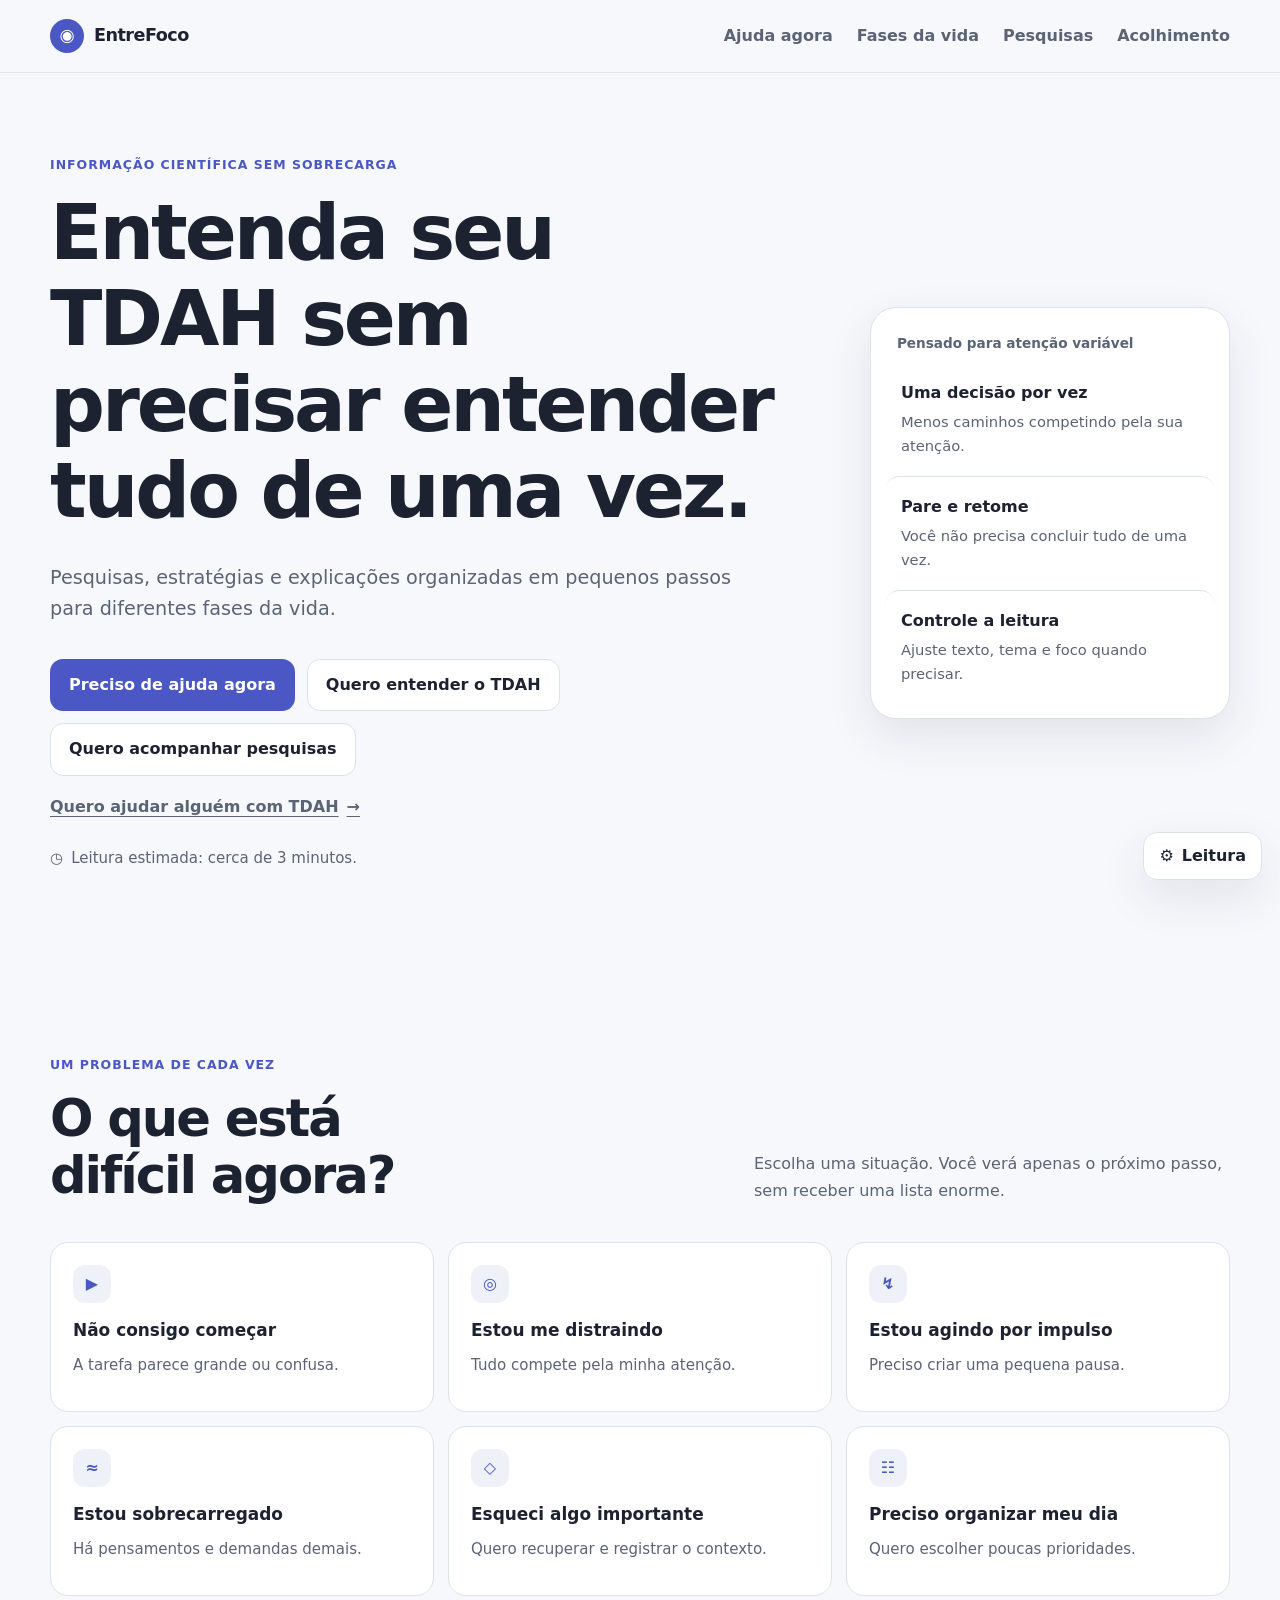
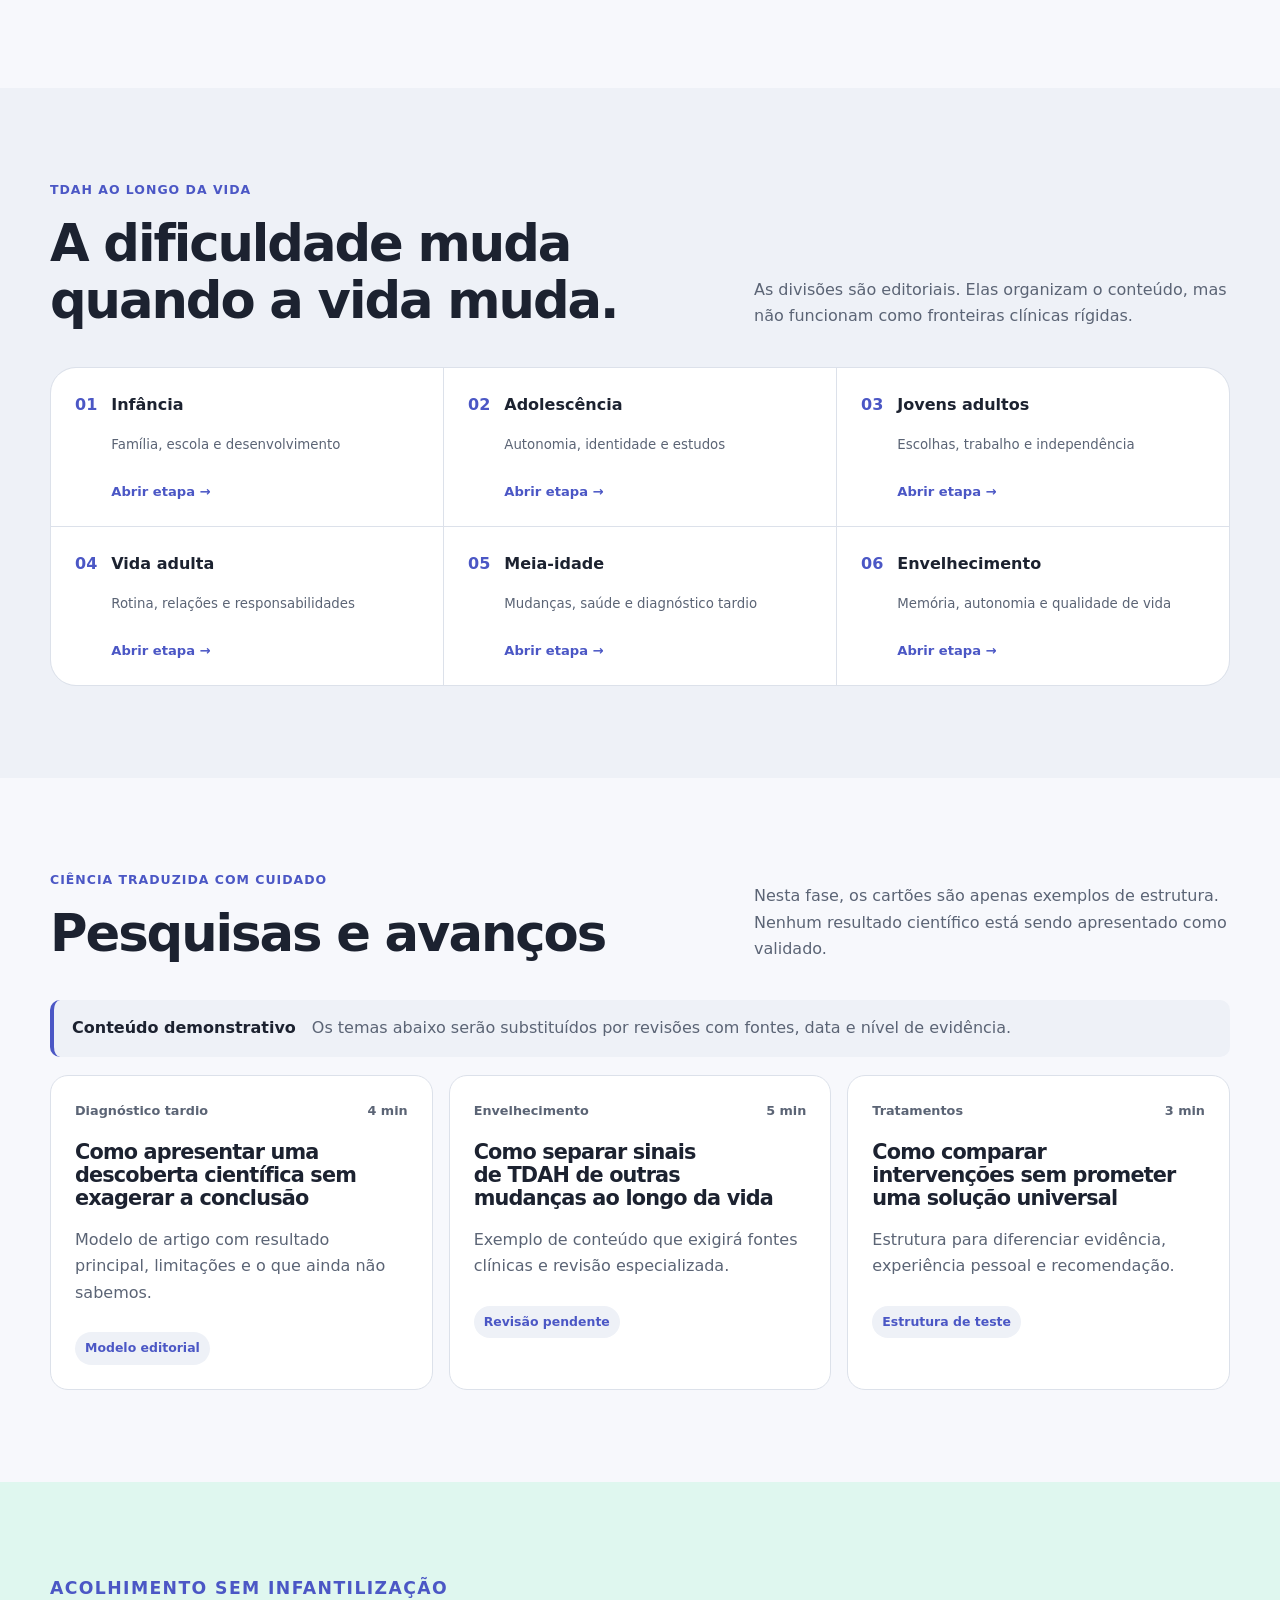
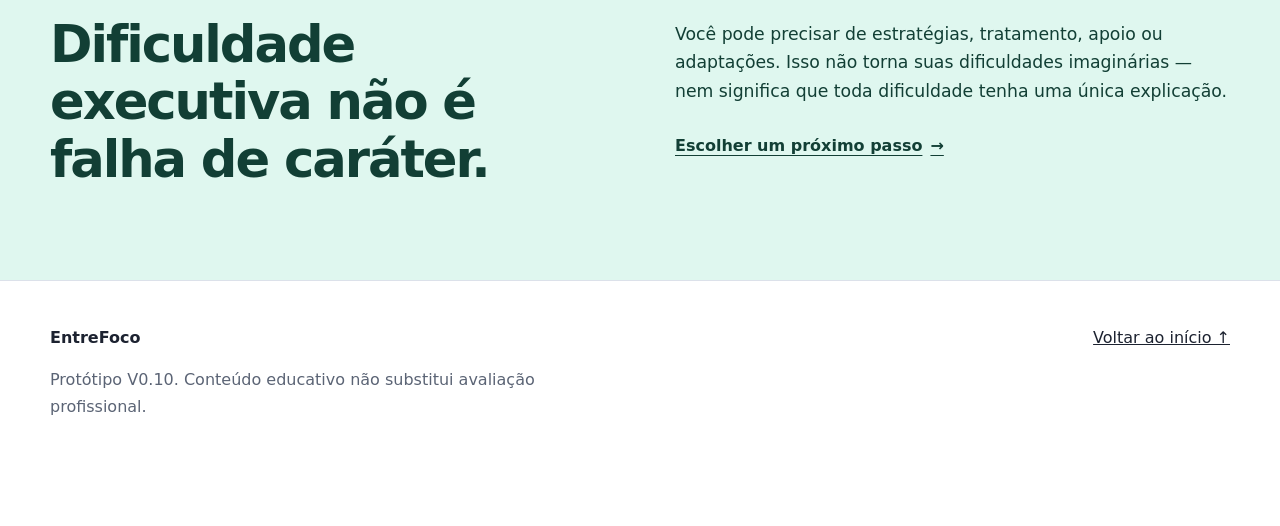
==== commit 85d480d8: "Add files via upload feat: adiciona página sobre TDAH no envelhecimento" ====
--- a/index.html
+++ b/index.html
@@ -1,12 +1,12 @@
 <!DOCTYPE html>
-<html lang="pt-BR" data-version="0.9">
+<html lang="pt-BR" data-version="0.10">
 <head>
   <meta charset="UTF-8">
   <meta name="viewport" content="width=device-width, initial-scale=1.0">
   <meta name="description" content="Protótipo de um portal acessível e acolhedor sobre TDAH ao longo da vida.">
   <meta name="theme-color" content="#f7f8fc">
   <title>EntreFoco — Entenda seu TDAH em pequenos passos</title>
-  <link rel="stylesheet" href="styles.css?v=0.9">
+  <link rel="stylesheet" href="styles.css?v=0.10">
 </head>
 <body>
   <a class="skip-link" href="#conteudo">Pular para o conteúdo</a>
@@ -220,7 +220,11 @@
               <span>05</span><strong>Meia-idade</strong><small>Mudanças, saúde e diagnóstico tardio</small><em>Abrir etapa →</em>
             </a>
           </li>
-          <li><div class="life-stage-card is-disabled" aria-label="Envelhecimento — conteúdo em preparação"><span>06</span><strong>Envelhecimento</strong><small>Memória, autonomia e qualidade de vida</small><em>Em preparação</em></div></li>
+          <li>
+            <a class="life-stage-card" href="fases/envelhecimento.html" aria-label="Abrir conteúdo sobre TDAH no envelhecimento">
+              <span>06</span><strong>Envelhecimento</strong><small>Memória, autonomia e qualidade de vida</small><em>Abrir etapa →</em>
+            </a>
+          </li>
         </ul>
       </div>
     </section>
@@ -281,7 +285,7 @@
     <div class="container footer-grid">
       <div>
         <strong>EntreFoco</strong>
-        <p>Protótipo V0.9. Conteúdo educativo não substitui avaliação profissional.</p>
+        <p>Protótipo V0.10. Conteúdo educativo não substitui avaliação profissional.</p>
       </div>
       <a href="#topo">Voltar ao início ↑</a>
     </div>
@@ -289,6 +293,6 @@
 
   <div class="progress-bar" aria-hidden="true"><span id="readingProgress"></span></div>
 
-  <script src="app.js?v=0.9"></script>
+  <script src="app.js?v=0.10"></script>
 </body>
 </html>
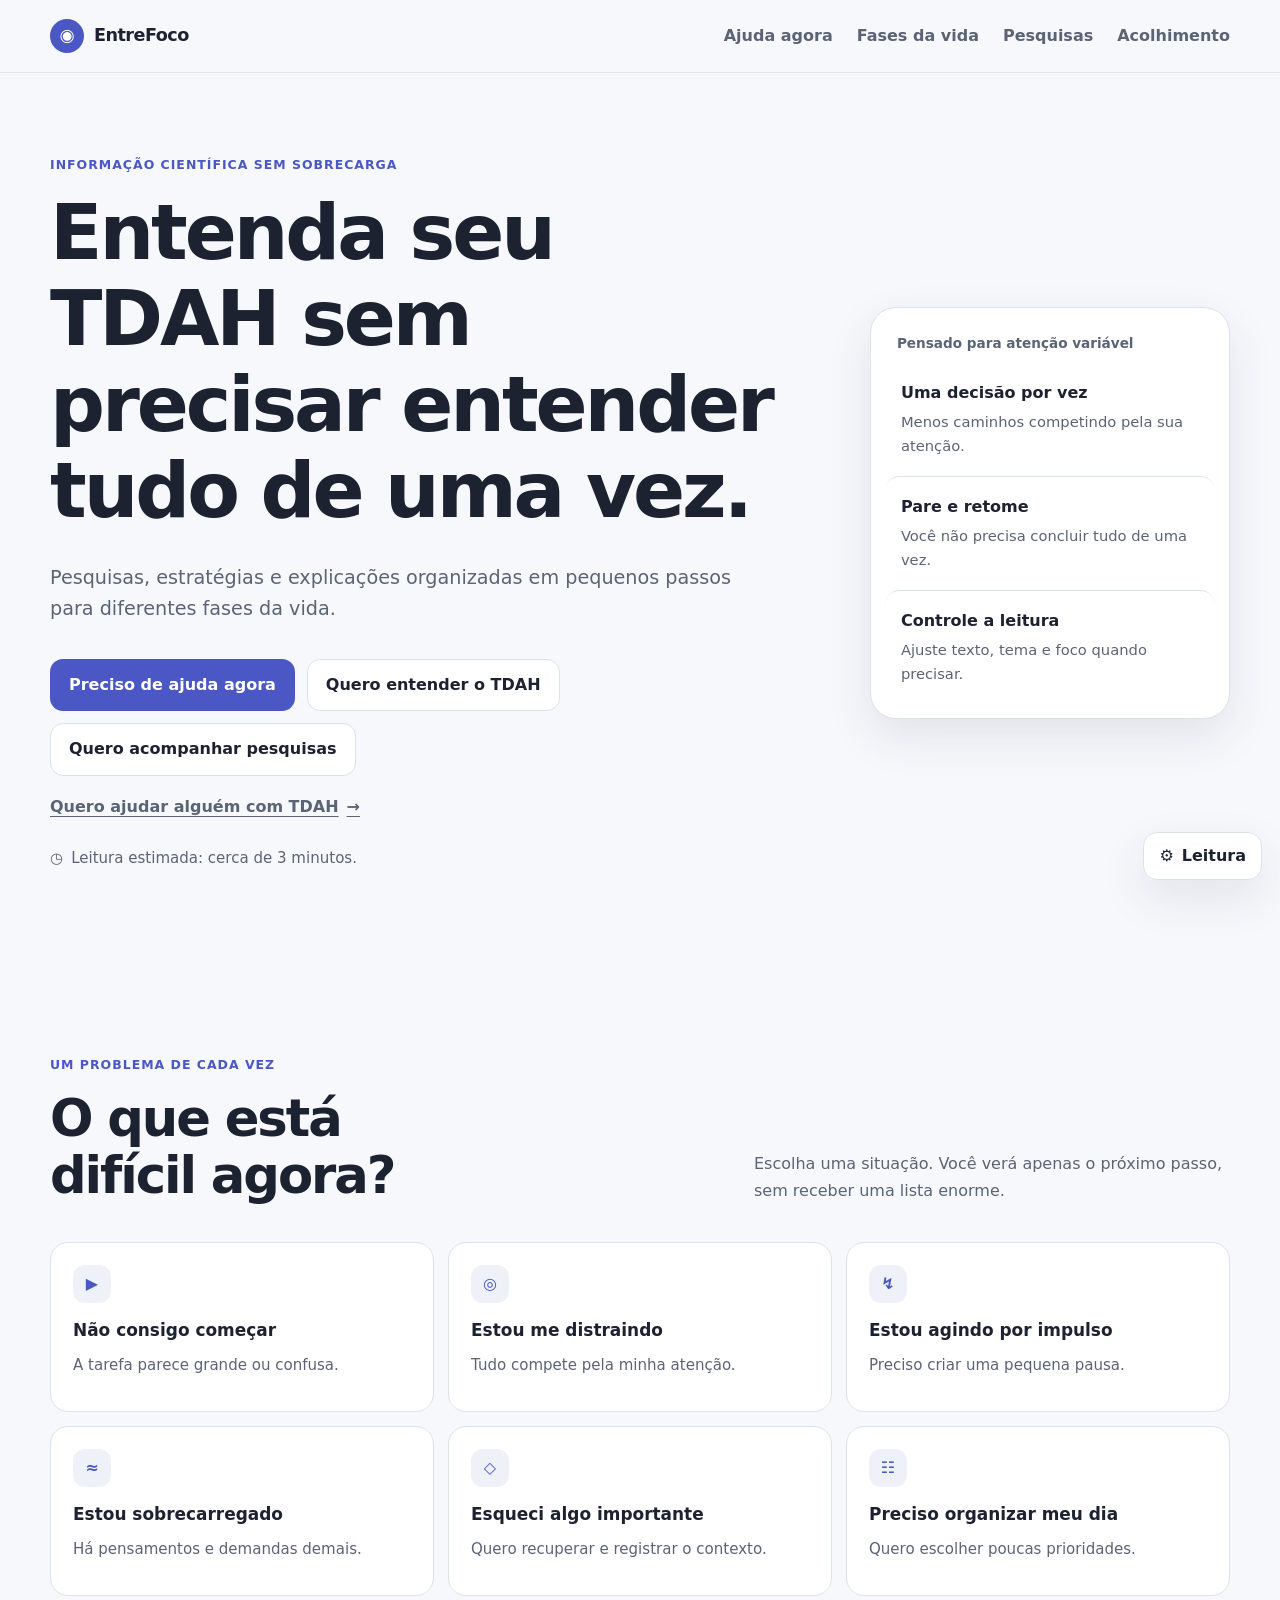
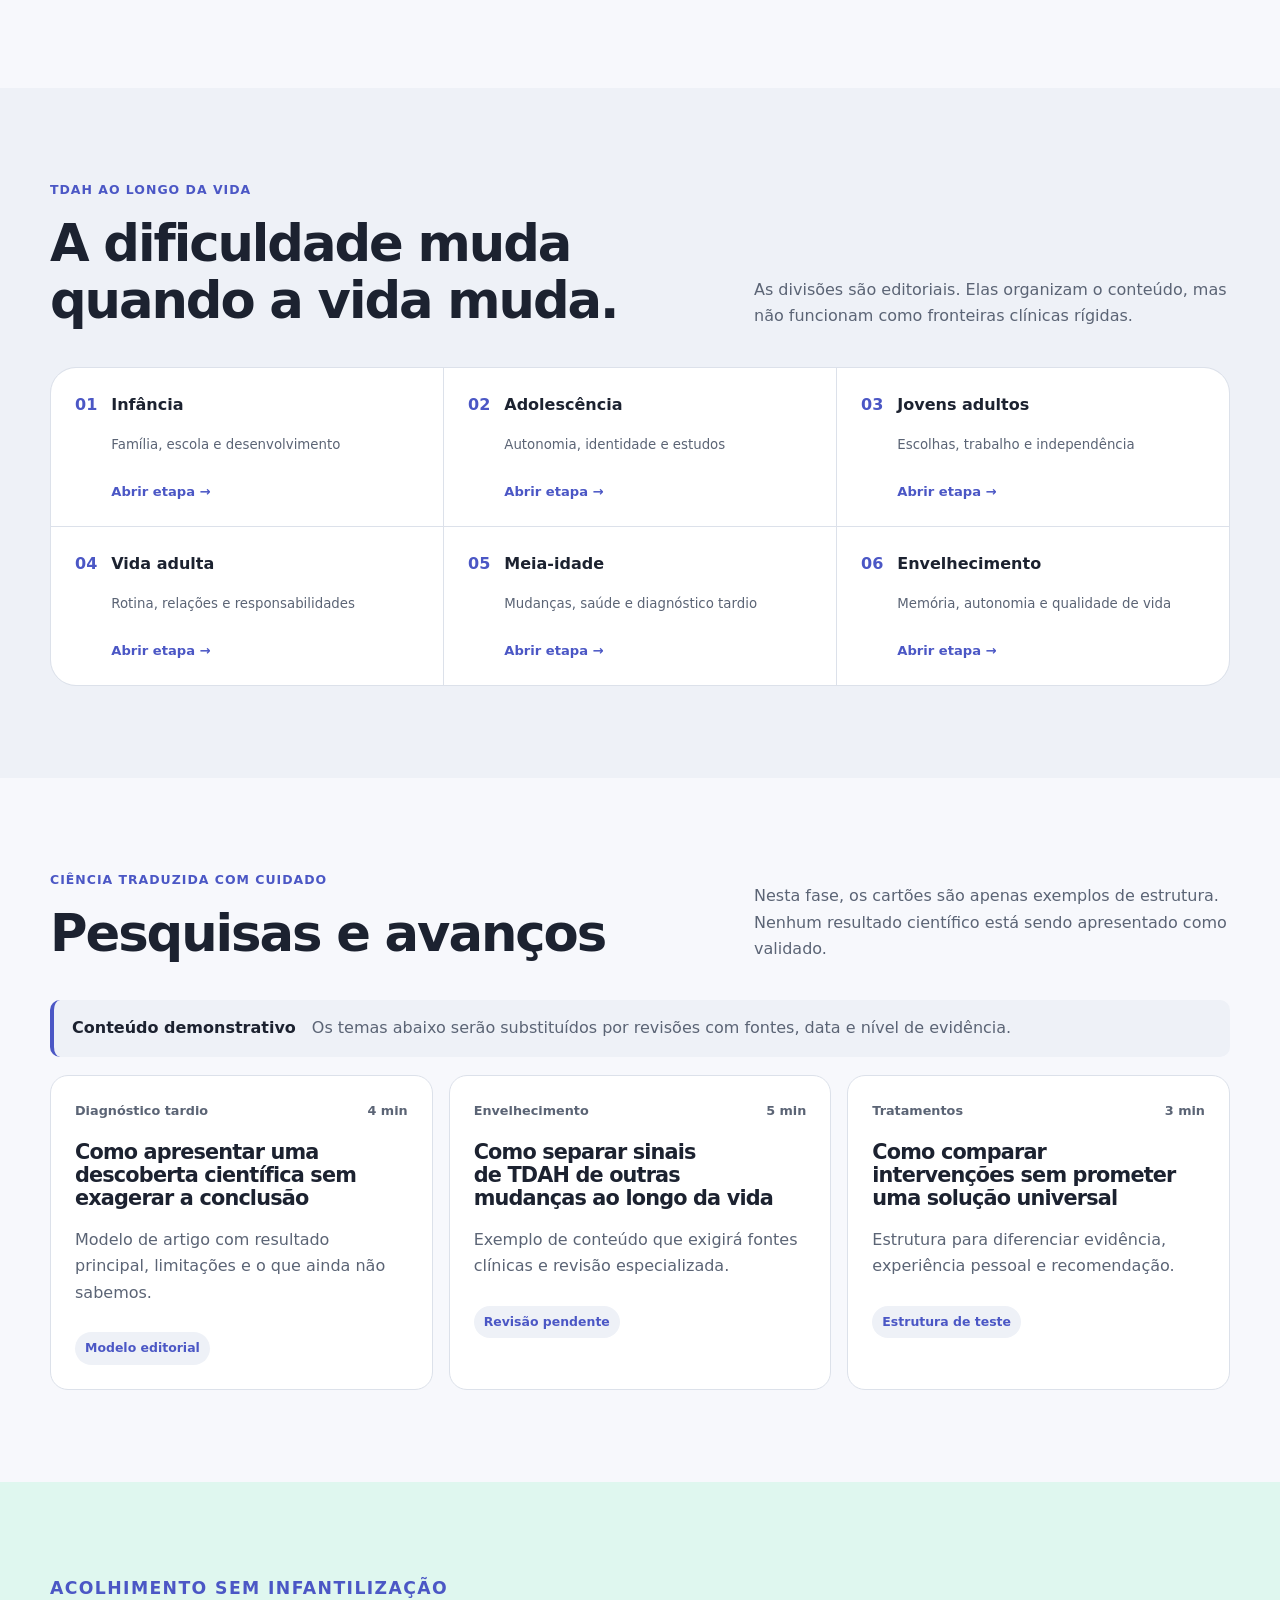
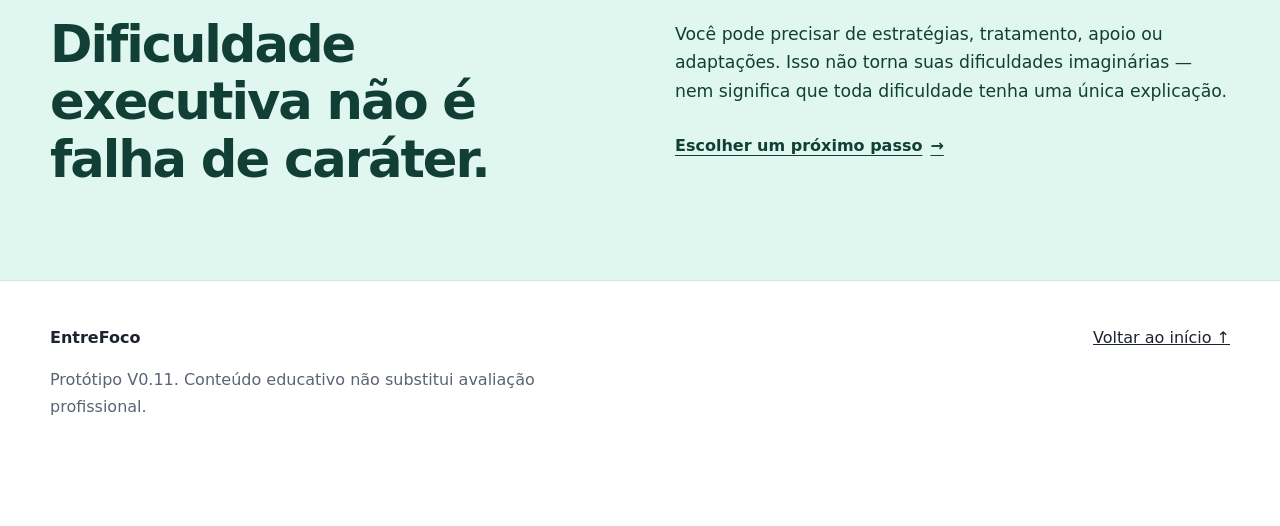
==== commit d5a4fe61: "Add files via upload fix: corrige botão voltar ao início em todas as páginas" ====
--- a/index.html
+++ b/index.html
@@ -1,17 +1,18 @@
 <!DOCTYPE html>
-<html lang="pt-BR" data-version="0.10">
+<html lang="pt-BR" data-version="0.11">
 <head>
   <meta charset="UTF-8">
   <meta name="viewport" content="width=device-width, initial-scale=1.0">
   <meta name="description" content="Protótipo de um portal acessível e acolhedor sobre TDAH ao longo da vida.">
   <meta name="theme-color" content="#f7f8fc">
   <title>EntreFoco — Entenda seu TDAH em pequenos passos</title>
-  <link rel="stylesheet" href="styles.css?v=0.10">
+  <link rel="stylesheet" href="styles.css?v=0.11">
 </head>
 <body>
+  <div id="topo" tabindex="-1" aria-label="Início da página"></div>
   <a class="skip-link" href="#conteudo">Pular para o conteúdo</a>
 
-  <header class="site-header" id="topo" data-focus-dim>
+  <header class="site-header" data-focus-dim>
     <div class="container header-inner">
       <a class="brand" href="#topo" aria-label="EntreFoco — página inicial">
         <span class="brand-mark" aria-hidden="true">◉</span>
@@ -285,7 +286,7 @@
     <div class="container footer-grid">
       <div>
         <strong>EntreFoco</strong>
-        <p>Protótipo V0.10. Conteúdo educativo não substitui avaliação profissional.</p>
+        <p>Protótipo V0.11. Conteúdo educativo não substitui avaliação profissional.</p>
       </div>
       <a href="#topo">Voltar ao início ↑</a>
     </div>
@@ -293,6 +294,6 @@
 
   <div class="progress-bar" aria-hidden="true"><span id="readingProgress"></span></div>
 
-  <script src="app.js?v=0.10"></script>
+  <script src="app.js?v=0.11"></script>
 </body>
 </html>
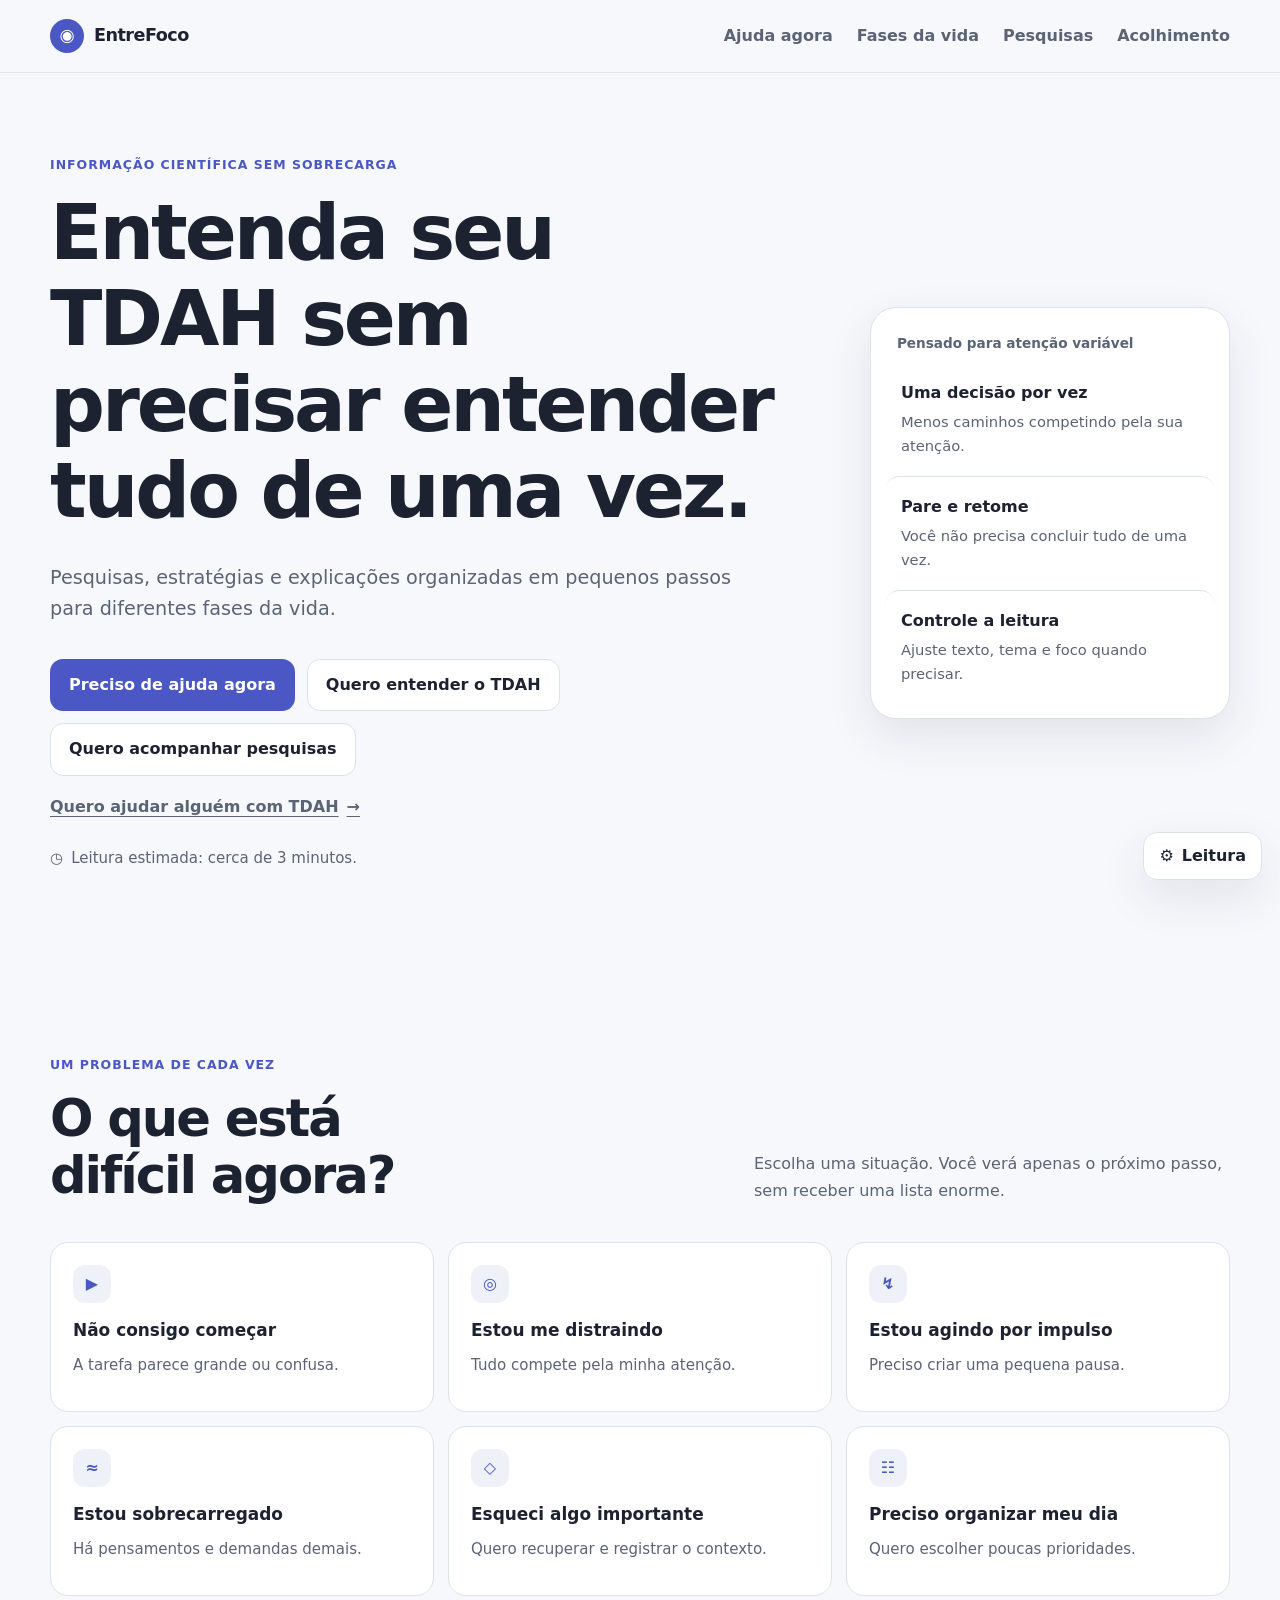
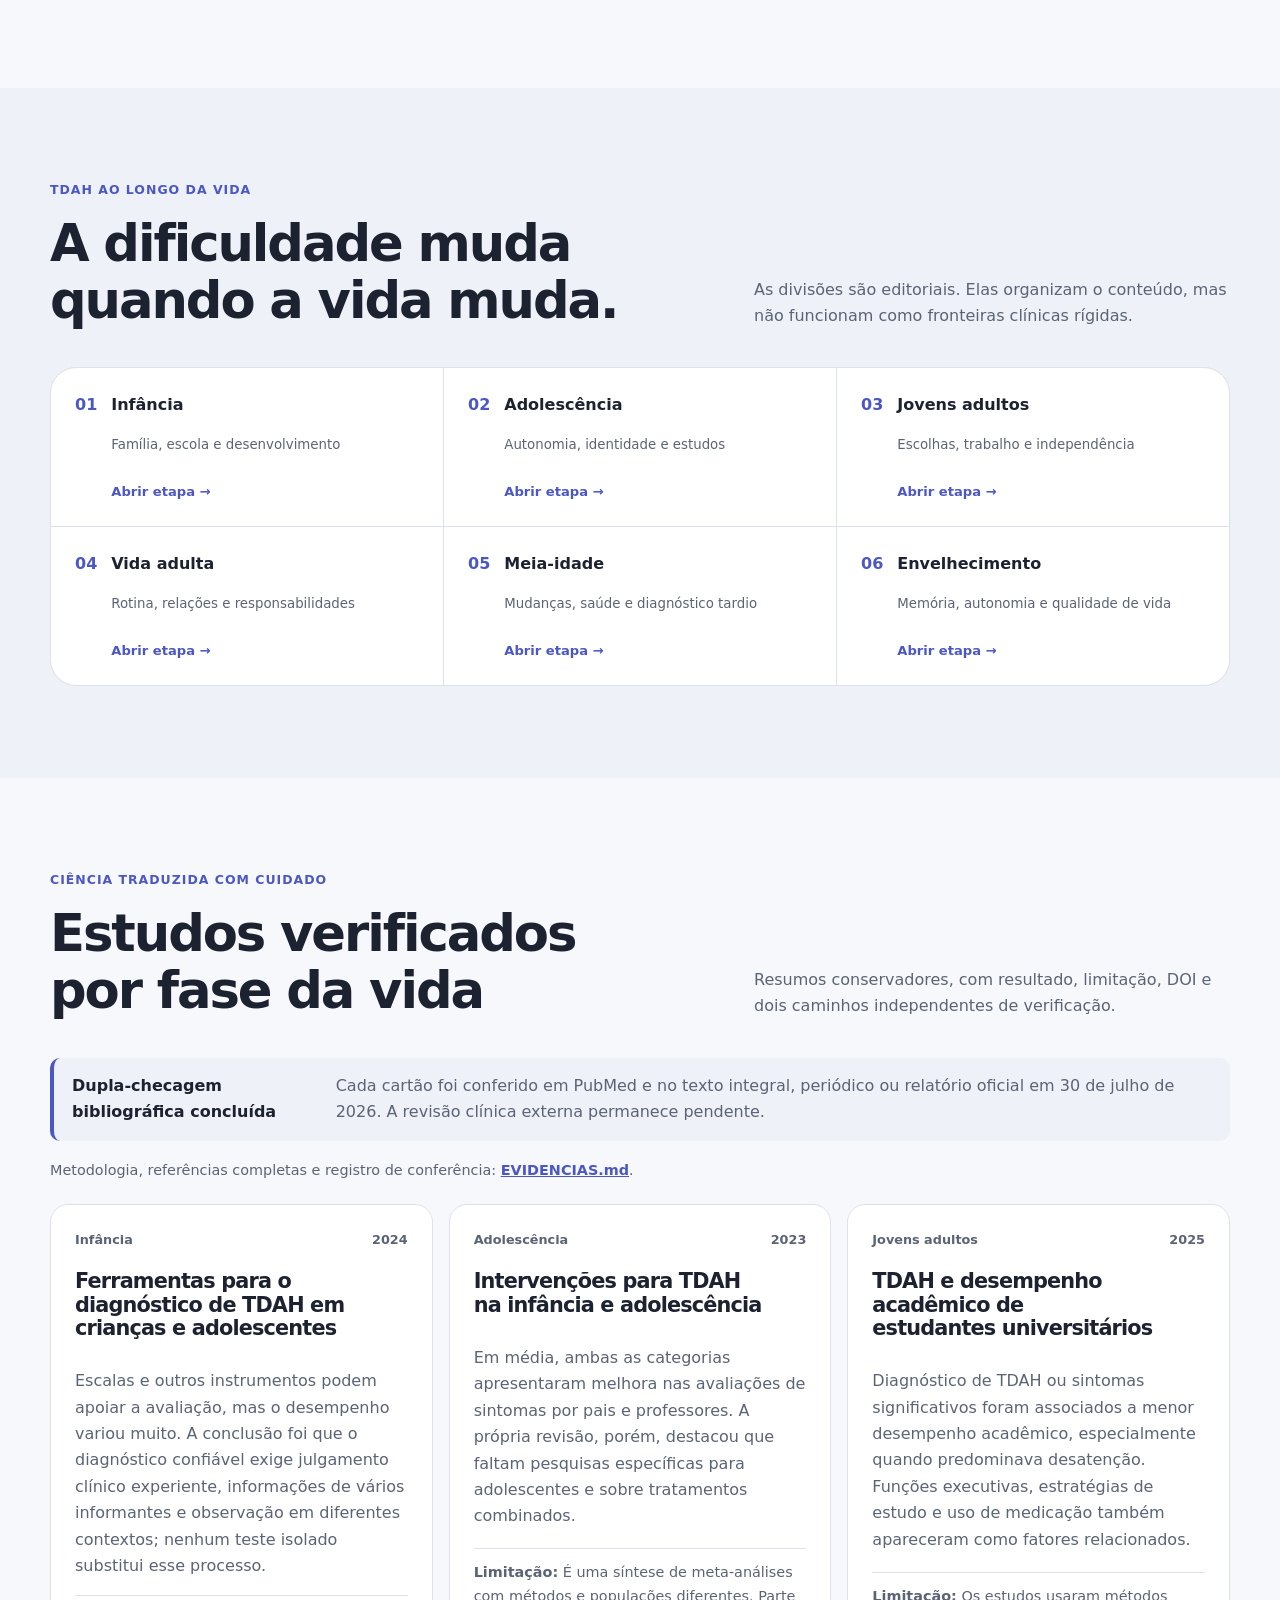
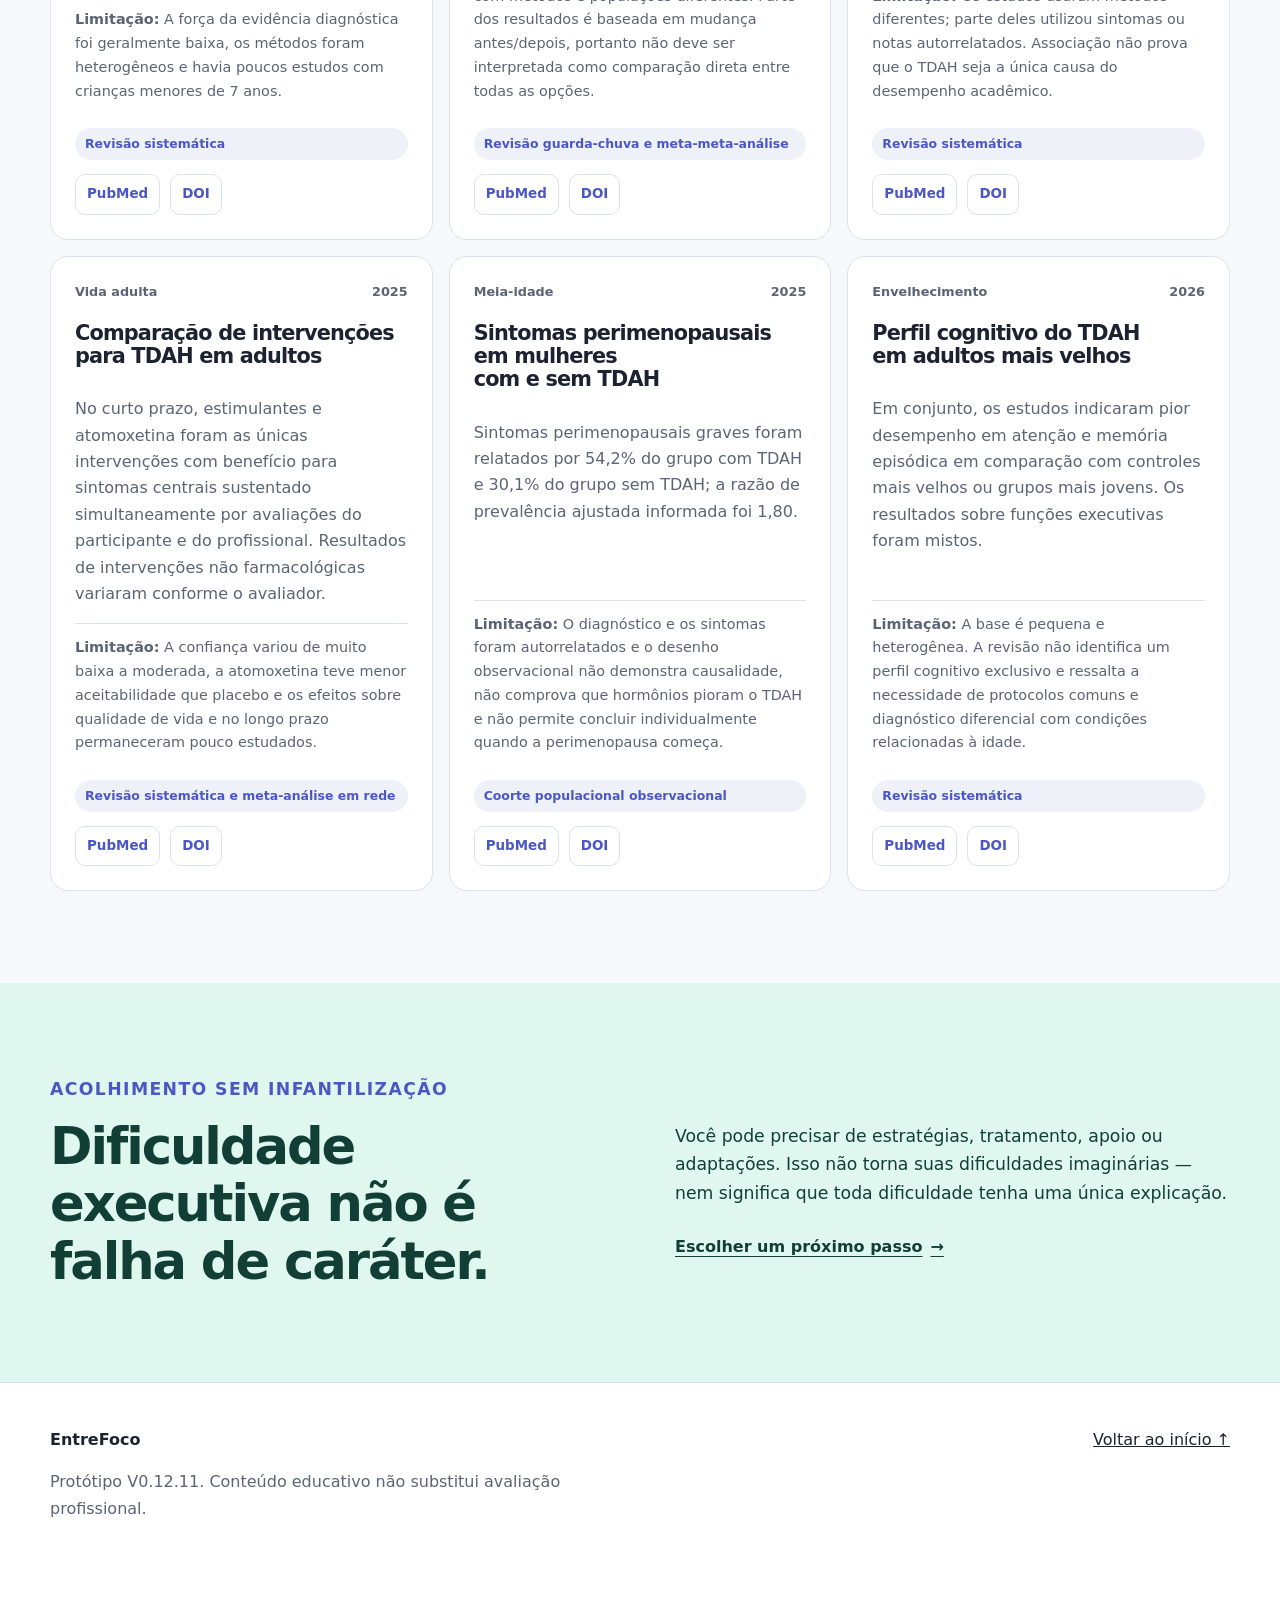
==== commit 21ad040b: "Add files via upload feat: adiciona estudos verificados e registro de evidências" ====
--- a/index.html
+++ b/index.html
@@ -1,299 +1,292 @@
 <!DOCTYPE html>
-<html lang="pt-BR" data-version="0.11">
+
+<html data-version="0.12" lang="pt-BR">
 <head>
-  <meta charset="UTF-8">
-  <meta name="viewport" content="width=device-width, initial-scale=1.0">
-  <meta name="description" content="Protótipo de um portal acessível e acolhedor sobre TDAH ao longo da vida.">
-  <meta name="theme-color" content="#f7f8fc">
-  <title>EntreFoco — Entenda seu TDAH em pequenos passos</title>
-  <link rel="stylesheet" href="styles.css?v=0.11">
+<meta charset="utf-8"/>
+<meta content="width=device-width, initial-scale=1.0" name="viewport"/>
+<meta content="Protótipo de um portal acessível e acolhedor sobre TDAH ao longo da vida." name="description"/>
+<meta content="#f7f8fc" name="theme-color"/>
+<title>EntreFoco — Entenda seu TDAH em pequenos passos</title>
+<link href="styles.css?v=0.12" rel="stylesheet"/>
 </head>
 <body>
-  <div id="topo" tabindex="-1" aria-label="Início da página"></div>
-  <a class="skip-link" href="#conteudo">Pular para o conteúdo</a>
-
-  <header class="site-header" data-focus-dim>
-    <div class="container header-inner">
-      <a class="brand" href="#topo" aria-label="EntreFoco — página inicial">
-        <span class="brand-mark" aria-hidden="true">◉</span>
-        <span>EntreFoco</span>
-      </a>
-
-      <nav class="main-nav" aria-label="Navegação principal">
-        <a href="#agora">Ajuda agora</a>
-        <a href="#fases">Fases da vida</a>
-        <a href="#pesquisas">Pesquisas</a>
-        <a href="#acolhimento">Acolhimento</a>
-      </nav>
-
-      <button class="icon-button" id="menuButton" type="button" aria-expanded="false" aria-controls="mobileMenu" aria-label="Abrir menu">
-        <span aria-hidden="true">☰</span>
-      </button>
-    </div>
-
-    <nav class="mobile-menu" id="mobileMenu" aria-label="Navegação móvel" hidden>
-      <a href="#agora">Ajuda agora</a>
-      <a href="#fases">Fases da vida</a>
-      <a href="#pesquisas">Pesquisas</a>
-      <a href="#acolhimento">Acolhimento</a>
-    </nav>
-  </header>
-
-  <div class="focus-status" id="focusStatus" role="status" hidden>
-    <span id="focusStatusText">Modo foco ativo: somente a estratégia atual está disponível.</span>
-    <button type="button" id="exitFocus">Sair do foco</button>
-  </div>
-
-  <div class="reading-tools">
-    <button class="reading-tools-toggle" type="button" id="readingToolsToggle" aria-expanded="false" aria-controls="readingToolsPanel">
-      <span aria-hidden="true">⚙</span>
-      <span>Leitura</span>
-    </button>
-
-    <aside class="reading-tools-panel" id="readingToolsPanel" aria-label="Ferramentas de leitura" hidden>
-      <div class="tools-heading">
-        <strong>Ferramentas de leitura</strong>
-        <button class="panel-close" type="button" id="closeReadingTools" aria-label="Fechar ferramentas de leitura">×</button>
-      </div>
-
-      <button type="button" id="focusToggle" aria-pressed="false" disabled>Modo foco</button>
-      <p class="tool-hint" id="focusHint">Abra uma estratégia para usar o Modo foco.</p>
-
-      <div class="tool-group" role="group" aria-label="Tamanho do texto">
-        <button type="button" id="fontDecrease" aria-label="Diminuir tamanho do texto">A−</button>
-        <output id="fontScaleStatus" aria-live="polite">100%</output>
-        <button type="button" id="fontIncrease" aria-label="Aumentar tamanho do texto">A+</button>
-      </div>
-
-      <button type="button" id="themeToggle" aria-pressed="false">Tema escuro</button>
-      <button type="button" id="resetReading">Restaurar padrão</button>
-    </aside>
-  </div>
-
-  <main id="conteudo">
-    <section class="hero section-shell" data-focus-dim aria-labelledby="heroTitle">
-      <div class="container hero-grid">
-        <div class="hero-copy">
-          <p class="eyebrow">Informação científica sem sobrecarga</p>
-          <h1 id="heroTitle">Entenda seu TDAH sem precisar entender tudo de uma vez.</h1>
-          <p class="hero-summary">
+<div aria-label="Início da página" id="topo" tabindex="-1"></div>
+<a class="skip-link" href="#conteudo">Pular para o conteúdo</a>
+<header class="site-header" data-focus-dim="">
+<div class="container header-inner">
+<a aria-label="EntreFoco — página inicial" class="brand" href="#topo">
+<span aria-hidden="true" class="brand-mark">◉</span>
+<span>EntreFoco</span>
+</a>
+<nav aria-label="Navegação principal" class="main-nav">
+<a href="#agora">Ajuda agora</a>
+<a href="#fases">Fases da vida</a>
+<a href="#pesquisas">Pesquisas</a>
+<a href="#acolhimento">Acolhimento</a>
+</nav>
+<button aria-controls="mobileMenu" aria-expanded="false" aria-label="Abrir menu" class="icon-button" id="menuButton" type="button">
+<span aria-hidden="true">☰</span>
+</button>
+</div>
+<nav aria-label="Navegação móvel" class="mobile-menu" hidden="" id="mobileMenu">
+<a href="#agora">Ajuda agora</a>
+<a href="#fases">Fases da vida</a>
+<a href="#pesquisas">Pesquisas</a>
+<a href="#acolhimento">Acolhimento</a>
+</nav>
+</header>
+<div class="focus-status" hidden="" id="focusStatus" role="status">
+<span id="focusStatusText">Modo foco ativo: somente a estratégia atual está disponível.</span>
+<button id="exitFocus" type="button">Sair do foco</button>
+</div>
+<div class="reading-tools">
+<button aria-controls="readingToolsPanel" aria-expanded="false" class="reading-tools-toggle" id="readingToolsToggle" type="button">
+<span aria-hidden="true">⚙</span>
+<span>Leitura</span>
+</button>
+<aside aria-label="Ferramentas de leitura" class="reading-tools-panel" hidden="" id="readingToolsPanel">
+<div class="tools-heading">
+<strong>Ferramentas de leitura</strong>
+<button aria-label="Fechar ferramentas de leitura" class="panel-close" id="closeReadingTools" type="button">×</button>
+</div>
+<button aria-pressed="false" disabled="" id="focusToggle" type="button">Modo foco</button>
+<p class="tool-hint" id="focusHint">Abra uma estratégia para usar o Modo foco.</p>
+<div aria-label="Tamanho do texto" class="tool-group" role="group">
+<button aria-label="Diminuir tamanho do texto" id="fontDecrease" type="button">A−</button>
+<output aria-live="polite" id="fontScaleStatus">100%</output>
+<button aria-label="Aumentar tamanho do texto" id="fontIncrease" type="button">A+</button>
+</div>
+<button aria-pressed="false" id="themeToggle" type="button">Tema escuro</button>
+<button id="resetReading" type="button">Restaurar padrão</button>
+</aside>
+</div>
+<main id="conteudo">
+<section aria-labelledby="heroTitle" class="hero section-shell" data-focus-dim="">
+<div class="container hero-grid">
+<div class="hero-copy">
+<p class="eyebrow">Informação científica sem sobrecarga</p>
+<h1 id="heroTitle">Entenda seu TDAH sem precisar entender tudo de uma vez.</h1>
+<p class="hero-summary">
             Pesquisas, estratégias e explicações organizadas em pequenos passos para diferentes fases da vida.
           </p>
-
-          <div class="hero-actions" aria-label="Ações principais">
-            <a class="button button-primary" href="#agora">Preciso de ajuda agora</a>
-            <a class="button button-secondary" href="#fases">Quero entender o TDAH</a>
-            <a class="button button-secondary" href="#pesquisas">Quero acompanhar pesquisas</a>
-          </div>
-
-          <a class="secondary-path" href="#acolhimento">Quero ajudar alguém com TDAH <span aria-hidden="true">→</span></a>
-
-          <div class="reading-estimate" aria-label="Informação de leitura">
-            <span aria-hidden="true">◷</span>
-            <span>Leitura estimada: cerca de 3 minutos.</span>
-          </div>
-        </div>
-
-        <aside class="hero-panel" aria-label="Como o portal facilita a leitura">
-          <p class="panel-label">Pensado para atenção variável</p>
-          <div class="panel-item"><strong>Uma decisão por vez</strong><span>Menos caminhos competindo pela sua atenção.</span></div>
-          <div class="panel-item"><strong>Pare e retome</strong><span>Você não precisa concluir tudo de uma vez.</span></div>
-          <div class="panel-item"><strong>Controle a leitura</strong><span>Ajuste texto, tema e foco quando precisar.</span></div>
-        </aside>
-      </div>
-    </section>
-
-    <section class="section-shell" id="agora" aria-labelledby="agoraTitle">
-      <div class="container">
-        <div class="section-heading" data-focus-dim>
-          <div>
-            <p class="eyebrow">Um problema de cada vez</p>
-            <h2 id="agoraTitle">O que está difícil agora?</h2>
-          </div>
-          <p>Escolha uma situação. Você verá apenas o próximo passo, sem receber uma lista enorme.</p>
-        </div>
-
-        <ul class="challenge-grid" data-focus-dim aria-label="Dificuldades atuais">
-          <li>
-            <button class="challenge-card" type="button" data-challenge="start" aria-controls="actionPanel" aria-expanded="false">
-              <span class="card-icon" aria-hidden="true">▶</span>
-              <strong>Não consigo começar</strong>
-              <span>A tarefa parece grande ou confusa.</span>
-            </button>
-          </li>
-          <li>
-            <button class="challenge-card" type="button" data-challenge="distraction" aria-controls="actionPanel" aria-expanded="false">
-              <span class="card-icon" aria-hidden="true">◎</span>
-              <strong>Estou me distraindo</strong>
-              <span>Tudo compete pela minha atenção.</span>
-            </button>
-          </li>
-          <li>
-            <button class="challenge-card" type="button" data-challenge="impulse" aria-controls="actionPanel" aria-expanded="false">
-              <span class="card-icon" aria-hidden="true">↯</span>
-              <strong>Estou agindo por impulso</strong>
-              <span>Preciso criar uma pequena pausa.</span>
-            </button>
-          </li>
-          <li>
-            <button class="challenge-card" type="button" data-challenge="overload" aria-controls="actionPanel" aria-expanded="false">
-              <span class="card-icon" aria-hidden="true">≈</span>
-              <strong>Estou sobrecarregado</strong>
-              <span>Há pensamentos e demandas demais.</span>
-            </button>
-          </li>
-          <li>
-            <button class="challenge-card" type="button" data-challenge="forgot" aria-controls="actionPanel" aria-expanded="false">
-              <span class="card-icon" aria-hidden="true">◇</span>
-              <strong>Esqueci algo importante</strong>
-              <span>Quero recuperar e registrar o contexto.</span>
-            </button>
-          </li>
-          <li>
-            <button class="challenge-card" type="button" data-challenge="plan" aria-controls="actionPanel" aria-expanded="false">
-              <span class="card-icon" aria-hidden="true">☷</span>
-              <strong>Preciso organizar meu dia</strong>
-              <span>Quero escolher poucas prioridades.</span>
-            </button>
-          </li>
-        </ul>
-
-        <article class="action-panel" id="actionPanel" tabindex="-1" hidden aria-labelledby="actionTitle">
-          <button class="close-button" type="button" id="closeAction" aria-label="Fechar estratégia">×</button>
-          <p class="eyebrow">Próximo passo pequeno</p>
-          <h3 id="actionTitle"></h3>
-          <p id="actionText"></p>
-
-          <div class="strategy-meta" aria-label="Informações da estratégia">
-            <span id="actionDifficulty"></span>
-            <span id="actionTime"></span>
-            <span id="actionEffort"></span>
-          </div>
-
-          <details class="simplified-step">
-            <summary>Preciso de um passo ainda menor</summary>
-            <p id="actionSimplified"></p>
-          </details>
-
-          <p class="review-status" id="actionEvidence"></p>
-
-          <div class="micro-plan">
-            <button class="button button-primary" type="button" id="completeAction">Marcar como feito</button>
-          </div>
-          <p class="completion-message" id="completionMessage" role="status" aria-live="polite" hidden>Feito. Não precisa aproveitar o impulso para resolver tudo agora.</p>
-        </article>
-      </div>
-    </section>
-
-    <section class="section-shell section-muted" id="fases" data-focus-dim aria-labelledby="fasesTitle">
-      <div class="container">
-        <div class="section-heading">
-          <div>
-            <p class="eyebrow">TDAH ao longo da vida</p>
-            <h2 id="fasesTitle">A dificuldade muda quando a vida muda.</h2>
-          </div>
-          <p>As divisões são editoriais. Elas organizam o conteúdo, mas não funcionam como fronteiras clínicas rígidas.</p>
-        </div>
-
-        <ul class="life-stage-list" aria-label="Conteúdos por fase da vida">
-          <li>
-            <a class="life-stage-card" href="fases/infancia.html" aria-label="Abrir conteúdo sobre TDAH na infância">
-              <span>01</span><strong>Infância</strong><small>Família, escola e desenvolvimento</small><em>Abrir etapa →</em>
-            </a>
-          </li>
-          <li>
-            <a class="life-stage-card" href="fases/adolescencia.html" aria-label="Abrir conteúdo sobre TDAH na adolescência">
-              <span>02</span><strong>Adolescência</strong><small>Autonomia, identidade e estudos</small><em>Abrir etapa →</em>
-            </a>
-          </li>
-          <li>
-            <a class="life-stage-card" href="fases/jovens-adultos.html" aria-label="Abrir conteúdo sobre TDAH em jovens adultos">
-              <span>03</span><strong>Jovens adultos</strong><small>Escolhas, trabalho e independência</small><em>Abrir etapa →</em>
-            </a>
-          </li>
-          <li>
-            <a class="life-stage-card" href="fases/vida-adulta.html" aria-label="Abrir conteúdo sobre TDAH na vida adulta">
-              <span>04</span><strong>Vida adulta</strong><small>Rotina, relações e responsabilidades</small><em>Abrir etapa →</em>
-            </a>
-          </li>
-          <li>
-            <a class="life-stage-card" href="fases/meia-idade.html" aria-label="Abrir conteúdo sobre TDAH na meia-idade">
-              <span>05</span><strong>Meia-idade</strong><small>Mudanças, saúde e diagnóstico tardio</small><em>Abrir etapa →</em>
-            </a>
-          </li>
-          <li>
-            <a class="life-stage-card" href="fases/envelhecimento.html" aria-label="Abrir conteúdo sobre TDAH no envelhecimento">
-              <span>06</span><strong>Envelhecimento</strong><small>Memória, autonomia e qualidade de vida</small><em>Abrir etapa →</em>
-            </a>
-          </li>
-        </ul>
-      </div>
-    </section>
-
-    <section class="section-shell" id="pesquisas" data-focus-dim aria-labelledby="pesquisasTitle">
-      <div class="container">
-        <div class="section-heading">
-          <div>
-            <p class="eyebrow">Ciência traduzida com cuidado</p>
-            <h2 id="pesquisasTitle">Pesquisas e avanços</h2>
-          </div>
-          <p>Nesta fase, os cartões são apenas exemplos de estrutura. Nenhum resultado científico está sendo apresentado como validado.</p>
-        </div>
-
-        <div class="notice" role="note">
-          <strong>Conteúdo demonstrativo</strong>
-          <span>Os temas abaixo serão substituídos por revisões com fontes, data e nível de evidência.</span>
-        </div>
-
-        <div class="research-grid">
-          <article class="research-card">
-            <div class="research-meta"><span>Diagnóstico tardio</span><span>4 min</span></div>
-            <h3>Como apresentar uma descoberta científica sem exagerar a conclusão</h3>
-            <p>Modelo de artigo com resultado principal, limitações e o que ainda não sabemos.</p>
-            <div class="evidence-tag">Modelo editorial</div>
-          </article>
-          <article class="research-card">
-            <div class="research-meta"><span>Envelhecimento</span><span>5 min</span></div>
-            <h3>Como separar sinais de TDAH de outras mudanças ao longo da vida</h3>
-            <p>Exemplo de conteúdo que exigirá fontes clínicas e revisão especializada.</p>
-            <div class="evidence-tag">Revisão pendente</div>
-          </article>
-          <article class="research-card">
-            <div class="research-meta"><span>Tratamentos</span><span>3 min</span></div>
-            <h3>Como comparar intervenções sem prometer uma solução universal</h3>
-            <p>Estrutura para diferenciar evidência, experiência pessoal e recomendação.</p>
-            <div class="evidence-tag">Estrutura de teste</div>
-          </article>
-        </div>
-      </div>
-    </section>
-
-    <section class="section-shell section-accent" id="acolhimento" data-focus-dim aria-labelledby="acolhimentoTitle">
-      <div class="container support-grid">
-        <div>
-          <p class="eyebrow">Acolhimento sem infantilização</p>
-          <h2 id="acolhimentoTitle">Dificuldade executiva não é falha de caráter.</h2>
-        </div>
-        <div>
-          <p>Você pode precisar de estratégias, tratamento, apoio ou adaptações. Isso não torna suas dificuldades imaginárias — nem significa que toda dificuldade tenha uma única explicação.</p>
-          <a class="text-link" href="#agora">Escolher um próximo passo <span aria-hidden="true">→</span></a>
-        </div>
-      </div>
-    </section>
-  </main>
-
-  <footer class="site-footer" data-focus-dim>
-    <div class="container footer-grid">
-      <div>
-        <strong>EntreFoco</strong>
-        <p>Protótipo V0.11. Conteúdo educativo não substitui avaliação profissional.</p>
-      </div>
-      <a href="#topo">Voltar ao início ↑</a>
-    </div>
-  </footer>
-
-  <div class="progress-bar" aria-hidden="true"><span id="readingProgress"></span></div>
-
-  <script src="app.js?v=0.11"></script>
+<div aria-label="Ações principais" class="hero-actions">
+<a class="button button-primary" href="#agora">Preciso de ajuda agora</a>
+<a class="button button-secondary" href="#fases">Quero entender o TDAH</a>
+<a class="button button-secondary" href="#pesquisas">Quero acompanhar pesquisas</a>
+</div>
+<a class="secondary-path" href="#acolhimento">Quero ajudar alguém com TDAH <span aria-hidden="true">→</span></a>
+<div aria-label="Informação de leitura" class="reading-estimate">
+<span aria-hidden="true">◷</span>
+<span>Leitura estimada: cerca de 3 minutos.</span>
+</div>
+</div>
+<aside aria-label="Como o portal facilita a leitura" class="hero-panel">
+<p class="panel-label">Pensado para atenção variável</p>
+<div class="panel-item"><strong>Uma decisão por vez</strong><span>Menos caminhos competindo pela sua atenção.</span></div>
+<div class="panel-item"><strong>Pare e retome</strong><span>Você não precisa concluir tudo de uma vez.</span></div>
+<div class="panel-item"><strong>Controle a leitura</strong><span>Ajuste texto, tema e foco quando precisar.</span></div>
+</aside>
+</div>
+</section>
+<section aria-labelledby="agoraTitle" class="section-shell" id="agora">
+<div class="container">
+<div class="section-heading" data-focus-dim="">
+<div>
+<p class="eyebrow">Um problema de cada vez</p>
+<h2 id="agoraTitle">O que está difícil agora?</h2>
+</div>
+<p>Escolha uma situação. Você verá apenas o próximo passo, sem receber uma lista enorme.</p>
+</div>
+<ul aria-label="Dificuldades atuais" class="challenge-grid" data-focus-dim="">
+<li>
+<button aria-controls="actionPanel" aria-expanded="false" class="challenge-card" data-challenge="start" type="button">
+<span aria-hidden="true" class="card-icon">▶</span>
+<strong>Não consigo começar</strong>
+<span>A tarefa parece grande ou confusa.</span>
+</button>
+</li>
+<li>
+<button aria-controls="actionPanel" aria-expanded="false" class="challenge-card" data-challenge="distraction" type="button">
+<span aria-hidden="true" class="card-icon">◎</span>
+<strong>Estou me distraindo</strong>
+<span>Tudo compete pela minha atenção.</span>
+</button>
+</li>
+<li>
+<button aria-controls="actionPanel" aria-expanded="false" class="challenge-card" data-challenge="impulse" type="button">
+<span aria-hidden="true" class="card-icon">↯</span>
+<strong>Estou agindo por impulso</strong>
+<span>Preciso criar uma pequena pausa.</span>
+</button>
+</li>
+<li>
+<button aria-controls="actionPanel" aria-expanded="false" class="challenge-card" data-challenge="overload" type="button">
+<span aria-hidden="true" class="card-icon">≈</span>
+<strong>Estou sobrecarregado</strong>
+<span>Há pensamentos e demandas demais.</span>
+</button>
+</li>
+<li>
+<button aria-controls="actionPanel" aria-expanded="false" class="challenge-card" data-challenge="forgot" type="button">
+<span aria-hidden="true" class="card-icon">◇</span>
+<strong>Esqueci algo importante</strong>
+<span>Quero recuperar e registrar o contexto.</span>
+</button>
+</li>
+<li>
+<button aria-controls="actionPanel" aria-expanded="false" class="challenge-card" data-challenge="plan" type="button">
+<span aria-hidden="true" class="card-icon">☷</span>
+<strong>Preciso organizar meu dia</strong>
+<span>Quero escolher poucas prioridades.</span>
+</button>
+</li>
+</ul>
+<article aria-labelledby="actionTitle" class="action-panel" hidden="" id="actionPanel" tabindex="-1">
+<button aria-label="Fechar estratégia" class="close-button" id="closeAction" type="button">×</button>
+<p class="eyebrow">Próximo passo pequeno</p>
+<h3 id="actionTitle"></h3>
+<p id="actionText"></p>
+<div aria-label="Informações da estratégia" class="strategy-meta">
+<span id="actionDifficulty"></span>
+<span id="actionTime"></span>
+<span id="actionEffort"></span>
+</div>
+<details class="simplified-step">
+<summary>Preciso de um passo ainda menor</summary>
+<p id="actionSimplified"></p>
+</details>
+<p class="review-status" id="actionEvidence"></p>
+<div class="micro-plan">
+<button class="button button-primary" id="completeAction" type="button">Marcar como feito</button>
+</div>
+<p aria-live="polite" class="completion-message" hidden="" id="completionMessage" role="status">Feito. Não precisa aproveitar o impulso para resolver tudo agora.</p>
+</article>
+</div>
+</section>
+<section aria-labelledby="fasesTitle" class="section-shell section-muted" data-focus-dim="" id="fases">
+<div class="container">
+<div class="section-heading">
+<div>
+<p class="eyebrow">TDAH ao longo da vida</p>
+<h2 id="fasesTitle">A dificuldade muda quando a vida muda.</h2>
+</div>
+<p>As divisões são editoriais. Elas organizam o conteúdo, mas não funcionam como fronteiras clínicas rígidas.</p>
+</div>
+<ul aria-label="Conteúdos por fase da vida" class="life-stage-list">
+<li>
+<a aria-label="Abrir conteúdo sobre TDAH na infância" class="life-stage-card" href="fases/infancia.html">
+<span>01</span><strong>Infância</strong><small>Família, escola e desenvolvimento</small><em>Abrir etapa →</em>
+</a>
+</li>
+<li>
+<a aria-label="Abrir conteúdo sobre TDAH na adolescência" class="life-stage-card" href="fases/adolescencia.html">
+<span>02</span><strong>Adolescência</strong><small>Autonomia, identidade e estudos</small><em>Abrir etapa →</em>
+</a>
+</li>
+<li>
+<a aria-label="Abrir conteúdo sobre TDAH em jovens adultos" class="life-stage-card" href="fases/jovens-adultos.html">
+<span>03</span><strong>Jovens adultos</strong><small>Escolhas, trabalho e independência</small><em>Abrir etapa →</em>
+</a>
+</li>
+<li>
+<a aria-label="Abrir conteúdo sobre TDAH na vida adulta" class="life-stage-card" href="fases/vida-adulta.html">
+<span>04</span><strong>Vida adulta</strong><small>Rotina, relações e responsabilidades</small><em>Abrir etapa →</em>
+</a>
+</li>
+<li>
+<a aria-label="Abrir conteúdo sobre TDAH na meia-idade" class="life-stage-card" href="fases/meia-idade.html">
+<span>05</span><strong>Meia-idade</strong><small>Mudanças, saúde e diagnóstico tardio</small><em>Abrir etapa →</em>
+</a>
+</li>
+<li>
+<a aria-label="Abrir conteúdo sobre TDAH no envelhecimento" class="life-stage-card" href="fases/envelhecimento.html">
+<span>06</span><strong>Envelhecimento</strong><small>Memória, autonomia e qualidade de vida</small><em>Abrir etapa →</em>
+</a>
+</li>
+</ul>
+</div>
+</section>
+<section aria-labelledby="pesquisasTitle" class="section-shell" data-focus-dim="" id="pesquisas">
+<div class="container">
+<div class="section-heading">
+<div>
+<p class="eyebrow">Ciência traduzida com cuidado</p>
+<h2 id="pesquisasTitle">Estudos verificados por fase da vida</h2>
+</div>
+<p>Resumos conservadores, com resultado, limitação, DOI e dois caminhos independentes de verificação.</p>
+</div>
+<div class="notice" role="note">
+<strong>Dupla-checagem bibliográfica concluída</strong>
+<span>Cada cartão foi conferido em PubMed e no texto integral, periódico ou relatório oficial em 30 de julho de 2026. A revisão clínica externa permanece pendente.</span>
+</div><p class="evidence-registry-note">Metodologia, referências completas e registro de conferência: <a href="EVIDENCIAS.md">EVIDENCIAS.md</a>.</p>
+<div class="research-grid"><article class="research-card verified-research-card">
+<div class="research-meta"><span>Infância</span><span>2024</span></div>
+<h3>Ferramentas para o diagnóstico de TDAH em crianças e adolescentes</h3>
+<p>Escalas e outros instrumentos podem apoiar a avaliação, mas o desempenho variou muito. A conclusão foi que o diagnóstico confiável exige julgamento clínico experiente, informações de vários informantes e observação em diferentes contextos; nenhum teste isolado substitui esse processo.</p>
+<p class="research-limitation"><strong>Limitação:</strong> A força da evidência diagnóstica foi geralmente baixa, os métodos foram heterogêneos e havia poucos estudos com crianças menores de 7 anos.</p>
+<div class="evidence-tag">Revisão sistemática</div>
+<div class="study-links compact-links"><a href="https://pubmed.ncbi.nlm.nih.gov/38523599/" rel="noopener noreferrer" target="_blank">PubMed</a><a href="https://doi.org/10.1542/peds.2024-065854" rel="noopener noreferrer" target="_blank">DOI</a></div>
+</article><article class="research-card verified-research-card">
+<div class="research-meta"><span>Adolescência</span><span>2023</span></div>
+<h3>Intervenções para TDAH na infância e adolescência</h3>
+<p>Em média, ambas as categorias apresentaram melhora nas avaliações de sintomas por pais e professores. A própria revisão, porém, destacou que faltam pesquisas específicas para adolescentes e sobre tratamentos combinados.</p>
+<p class="research-limitation"><strong>Limitação:</strong> É uma síntese de meta-análises com métodos e populações diferentes. Parte dos resultados é baseada em mudança antes/depois, portanto não deve ser interpretada como comparação direta entre todas as opções.</p>
+<div class="evidence-tag">Revisão guarda-chuva e meta-meta-análise</div>
+<div class="study-links compact-links"><a href="https://pubmed.ncbi.nlm.nih.gov/37030086/" rel="noopener noreferrer" target="_blank">PubMed</a><a href="https://doi.org/10.1016/j.cpr.2023.102271" rel="noopener noreferrer" target="_blank">DOI</a></div>
+</article><article class="research-card verified-research-card">
+<div class="research-meta"><span>Jovens adultos</span><span>2025</span></div>
+<h3>TDAH e desempenho acadêmico de estudantes universitários</h3>
+<p>Diagnóstico de TDAH ou sintomas significativos foram associados a menor desempenho acadêmico, especialmente quando predominava desatenção. Funções executivas, estratégias de estudo e uso de medicação também apareceram como fatores relacionados.</p>
+<p class="research-limitation"><strong>Limitação:</strong> Os estudos usaram métodos diferentes; parte deles utilizou sintomas ou notas autorrelatados. Associação não prova que o TDAH seja a única causa do desempenho acadêmico.</p>
+<div class="evidence-tag">Revisão sistemática</div>
+<div class="study-links compact-links"><a href="https://pubmed.ncbi.nlm.nih.gov/39668738/" rel="noopener noreferrer" target="_blank">PubMed</a><a href="https://doi.org/10.1177/10870547241306554" rel="noopener noreferrer" target="_blank">DOI</a></div>
+</article><article class="research-card verified-research-card">
+<div class="research-meta"><span>Vida adulta</span><span>2025</span></div>
+<h3>Comparação de intervenções para TDAH em adultos</h3>
+<p>No curto prazo, estimulantes e atomoxetina foram as únicas intervenções com benefício para sintomas centrais sustentado simultaneamente por avaliações do participante e do profissional. Resultados de intervenções não farmacológicas variaram conforme o avaliador.</p>
+<p class="research-limitation"><strong>Limitação:</strong> A confiança variou de muito baixa a moderada, a atomoxetina teve menor aceitabilidade que placebo e os efeitos sobre qualidade de vida e no longo prazo permaneceram pouco estudados.</p>
+<div class="evidence-tag">Revisão sistemática e meta-análise em rede</div>
+<div class="study-links compact-links"><a href="https://pubmed.ncbi.nlm.nih.gov/39701638/" rel="noopener noreferrer" target="_blank">PubMed</a><a href="https://doi.org/10.1016/S2215-0366(24)00360-2" rel="noopener noreferrer" target="_blank">DOI</a></div>
+</article><article class="research-card verified-research-card">
+<div class="research-meta"><span>Meia-idade</span><span>2025</span></div>
+<h3>Sintomas perimenopausais em mulheres com e sem TDAH</h3>
+<p>Sintomas perimenopausais graves foram relatados por 54,2% do grupo com TDAH e 30,1% do grupo sem TDAH; a razão de prevalência ajustada informada foi 1,80.</p>
+<p class="research-limitation"><strong>Limitação:</strong> O diagnóstico e os sintomas foram autorrelatados e o desenho observacional não demonstra causalidade, não comprova que hormônios pioram o TDAH e não permite concluir individualmente quando a perimenopausa começa.</p>
+<div class="evidence-tag">Coorte populacional observacional</div>
+<div class="study-links compact-links"><a href="https://pubmed.ncbi.nlm.nih.gov/40903825/" rel="noopener noreferrer" target="_blank">PubMed</a><a href="https://doi.org/10.1192/j.eurpsy.2025.10101" rel="noopener noreferrer" target="_blank">DOI</a></div>
+</article><article class="research-card verified-research-card">
+<div class="research-meta"><span>Envelhecimento</span><span>2026</span></div>
+<h3>Perfil cognitivo do TDAH em adultos mais velhos</h3>
+<p>Em conjunto, os estudos indicaram pior desempenho em atenção e memória episódica em comparação com controles mais velhos ou grupos mais jovens. Os resultados sobre funções executivas foram mistos.</p>
+<p class="research-limitation"><strong>Limitação:</strong> A base é pequena e heterogênea. A revisão não identifica um perfil cognitivo exclusivo e ressalta a necessidade de protocolos comuns e diagnóstico diferencial com condições relacionadas à idade.</p>
+<div class="evidence-tag">Revisão sistemática</div>
+<div class="study-links compact-links"><a href="https://pubmed.ncbi.nlm.nih.gov/41146423/" rel="noopener noreferrer" target="_blank">PubMed</a><a href="https://doi.org/10.1177/10870547251385758" rel="noopener noreferrer" target="_blank">DOI</a></div>
+</article></div>
+</div>
+</section>
+<section aria-labelledby="acolhimentoTitle" class="section-shell section-accent" data-focus-dim="" id="acolhimento">
+<div class="container support-grid">
+<div>
+<p class="eyebrow">Acolhimento sem infantilização</p>
+<h2 id="acolhimentoTitle">Dificuldade executiva não é falha de caráter.</h2>
+</div>
+<div>
+<p>Você pode precisar de estratégias, tratamento, apoio ou adaptações. Isso não torna suas dificuldades imaginárias — nem significa que toda dificuldade tenha uma única explicação.</p>
+<a class="text-link" href="#agora">Escolher um próximo passo <span aria-hidden="true">→</span></a>
+</div>
+</div>
+</section>
+</main>
+<footer class="site-footer" data-focus-dim="">
+<div class="container footer-grid">
+<div>
+<strong>EntreFoco</strong>
+<p>Protótipo V0.12.11. Conteúdo educativo não substitui avaliação profissional.</p>
+</div>
+<a href="#topo">Voltar ao início ↑</a>
+</div>
+</footer>
+<div aria-hidden="true" class="progress-bar"><span id="readingProgress"></span></div>
+<script src="app.js?v=0.12"></script>
 </body>
 </html>
--- a/styles.css
+++ b/styles.css
@@ -514,3 +514,28 @@
 @media (prefers-reduced-motion: reduce) {
   *, *::before, *::after { scroll-behavior: auto !important; transition-duration: 0.01ms !important; animation-duration: 0.01ms !important; }
 }
+
+
+/* V0.12 — estudos verificados */
+.study-grid { display: grid; grid-template-columns: repeat(2, minmax(0, 1fr)); gap: 18px; margin-top: 22px; }
+.study-card { padding: 24px; background: var(--surface); border: 1px solid var(--border); border-radius: var(--radius-md); box-shadow: 0 10px 28px rgba(25, 31, 51, .045); }
+.study-card h3 { margin: 16px 0 8px; font-size: 1.25rem; }
+.study-meta { display: flex; flex-wrap: wrap; justify-content: space-between; gap: 8px; color: var(--text-soft); font-size: .8rem; font-weight: 800; }
+.verification-badge { color: var(--primary); }
+.study-citation { margin: 0 0 18px; color: var(--text-soft); font-size: .9rem; }
+.study-facts { display: grid; gap: 14px; margin: 0; }
+.study-facts div { padding-top: 13px; border-top: 1px solid var(--border); }
+.study-facts dt { margin-bottom: 4px; color: var(--text); font-weight: 850; }
+.study-facts dd { margin: 0; color: var(--text-soft); line-height: 1.65; }
+.study-check { margin: 18px 0 0; padding: 11px 13px; background: var(--surface-soft); border-radius: 10px; color: var(--text-soft); font-size: .86rem; }
+.study-links { display: flex; flex-wrap: wrap; gap: 10px; margin-top: 16px; }
+.study-links a { display: inline-flex; padding: 8px 11px; border: 1px solid var(--border); border-radius: 10px; color: var(--primary); background: var(--surface); font-size: .84rem; font-weight: 800; text-decoration: none; }
+.study-links a:hover, .study-links a:focus-visible { border-color: var(--primary); background: var(--surface-soft); }
+.evidence-method { margin-top: 18px; }
+.evidence-registry-note { margin: 10px 0 22px; color: var(--text-soft); font-size: .9rem; }
+.evidence-registry-note a { color: var(--primary); font-weight: 800; }
+.verified-research-card { display: flex; flex-direction: column; }
+.verified-research-card .research-limitation { margin-top: auto; padding-top: 12px; border-top: 1px solid var(--border); font-size: .9rem; }
+.compact-links { margin-top: 14px; }
+@media (max-width: 900px) { .study-grid { grid-template-columns: 1fr; } }
+@media print { .study-links, .evidence-registry-note { display: none !important; } .study-card { break-inside: avoid; box-shadow: none; } }
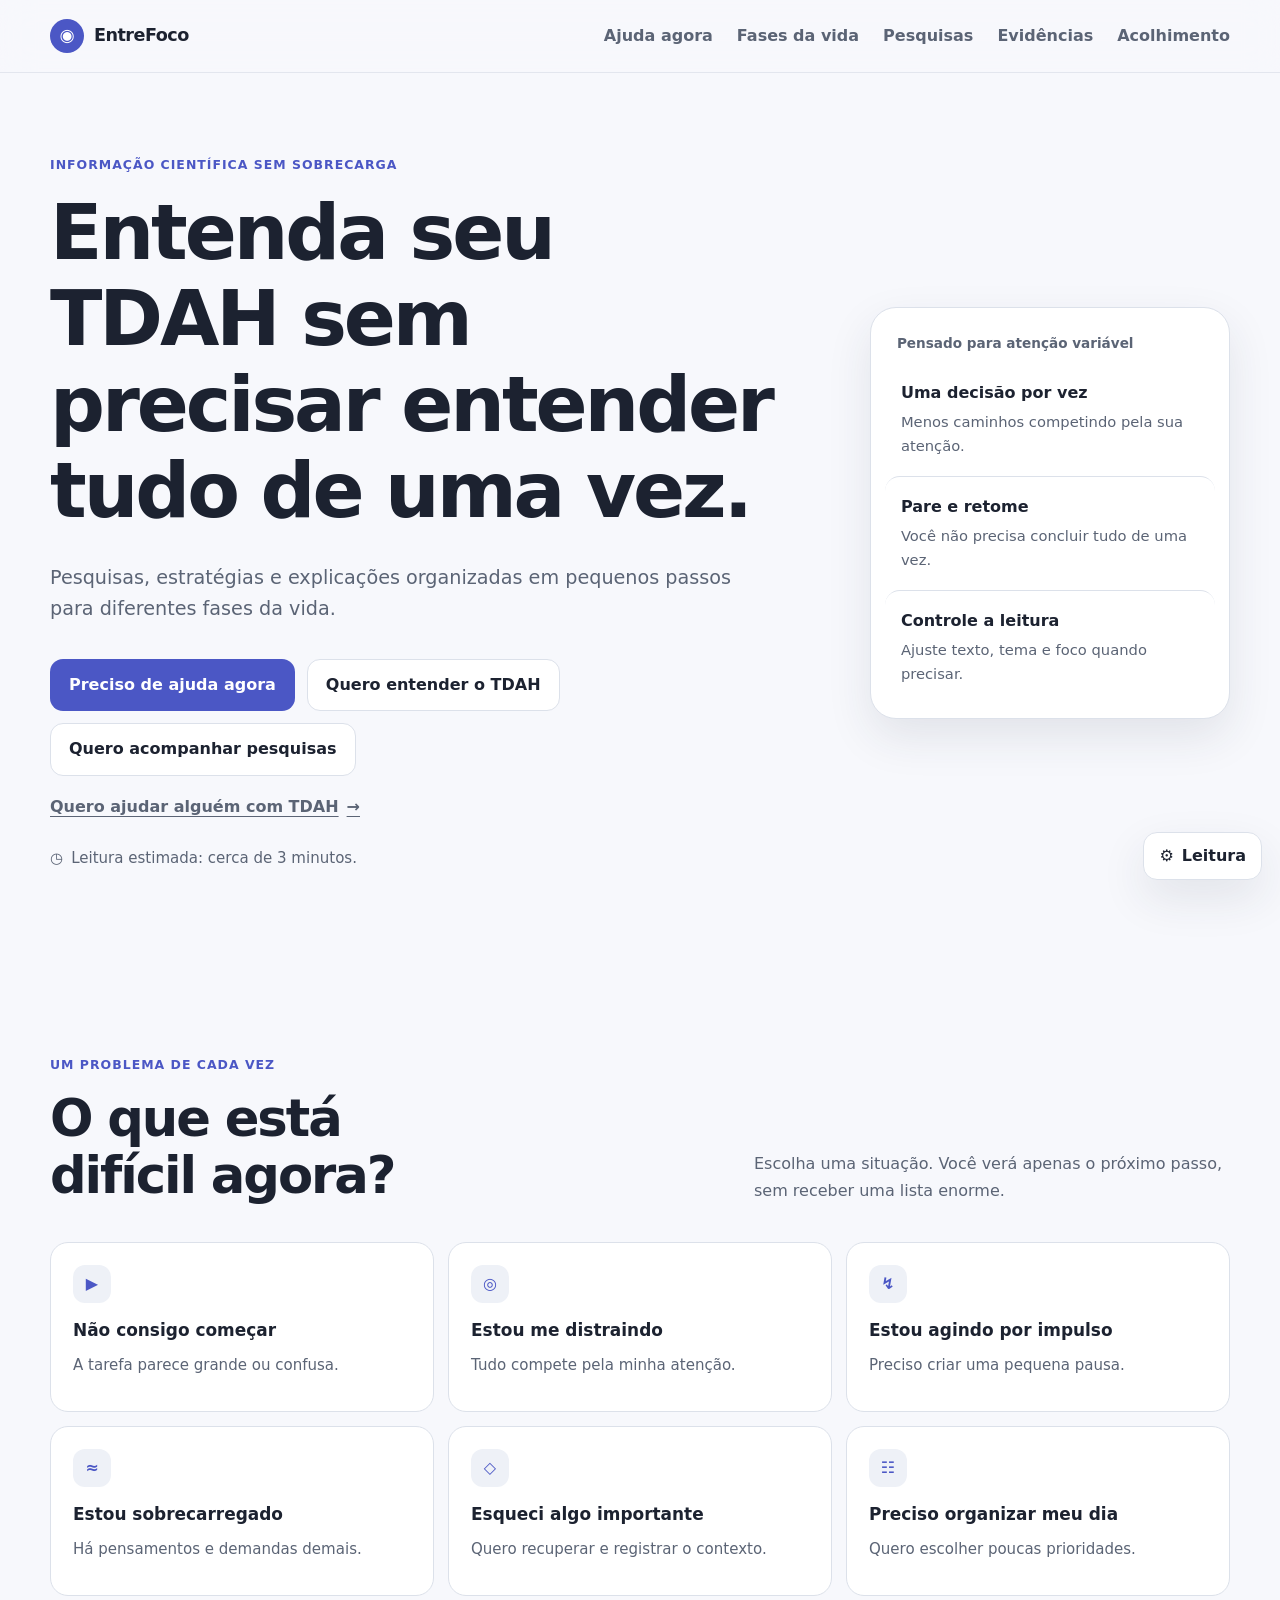
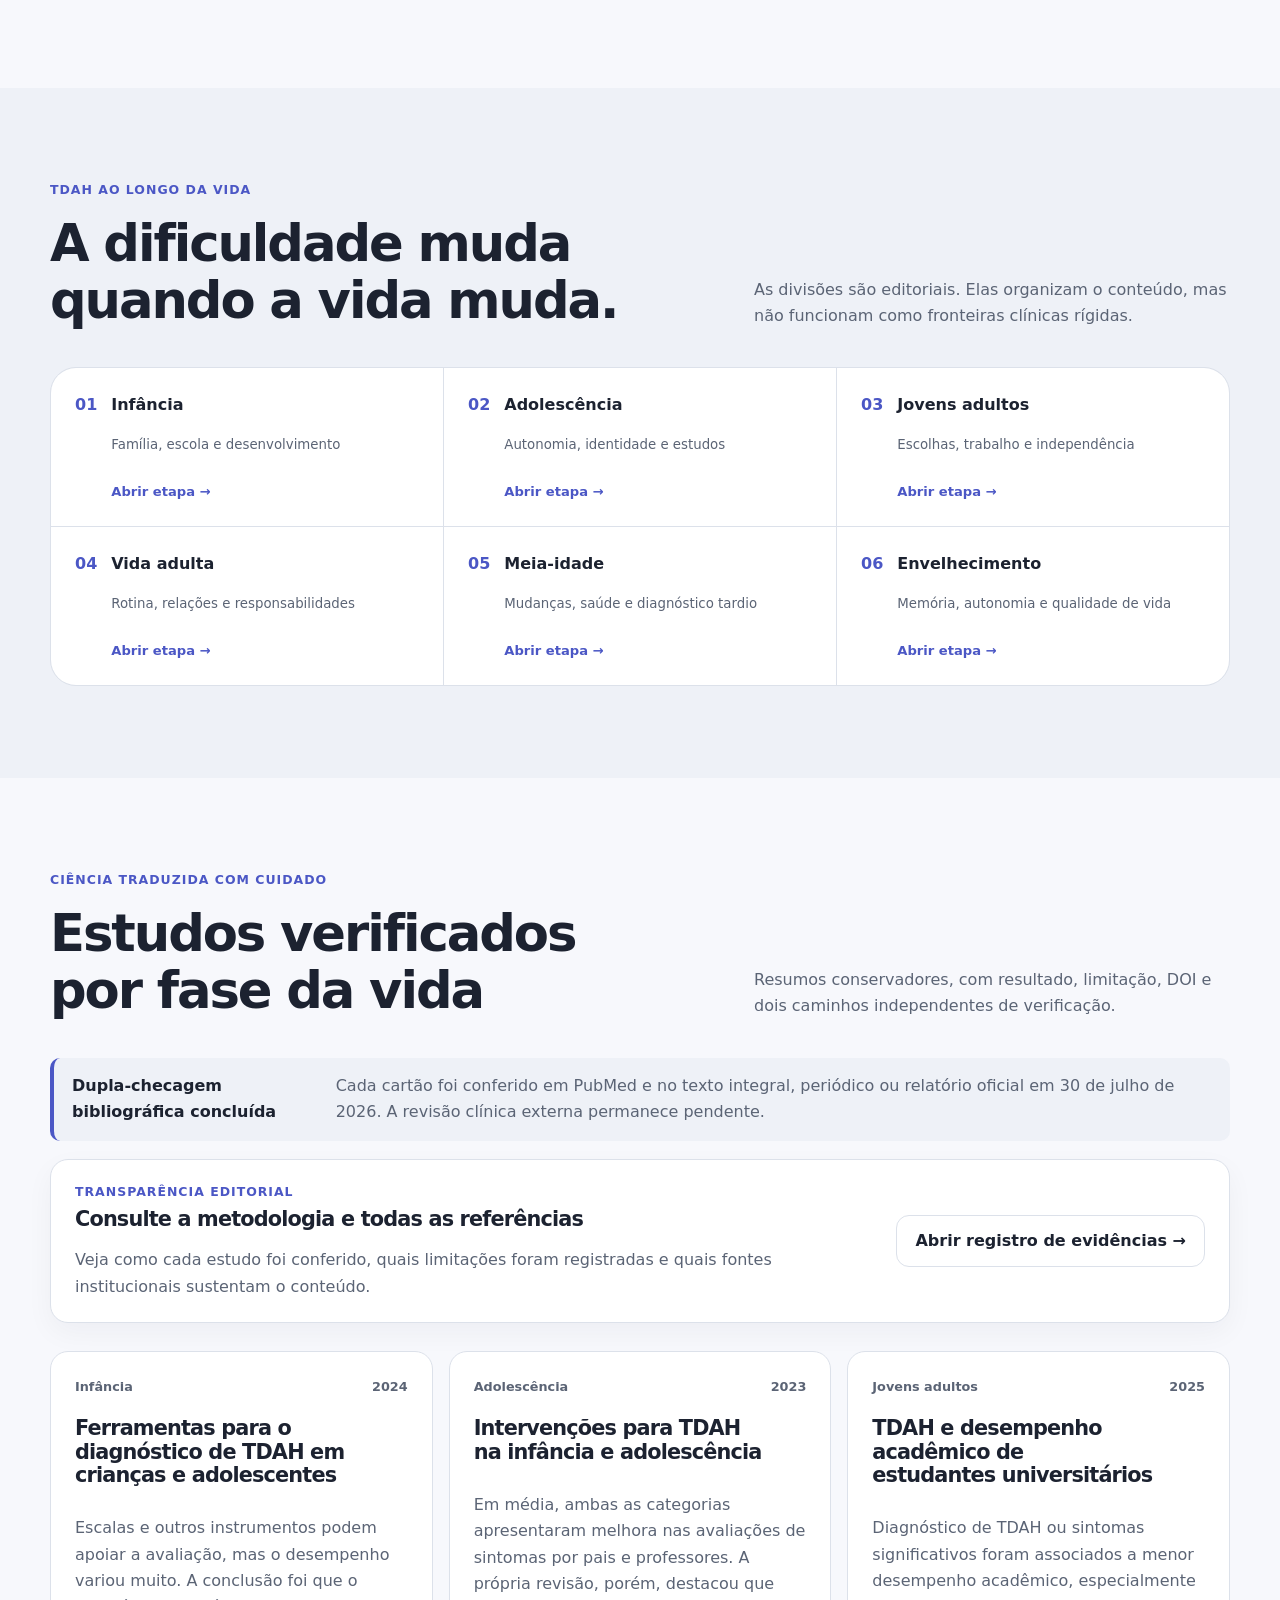
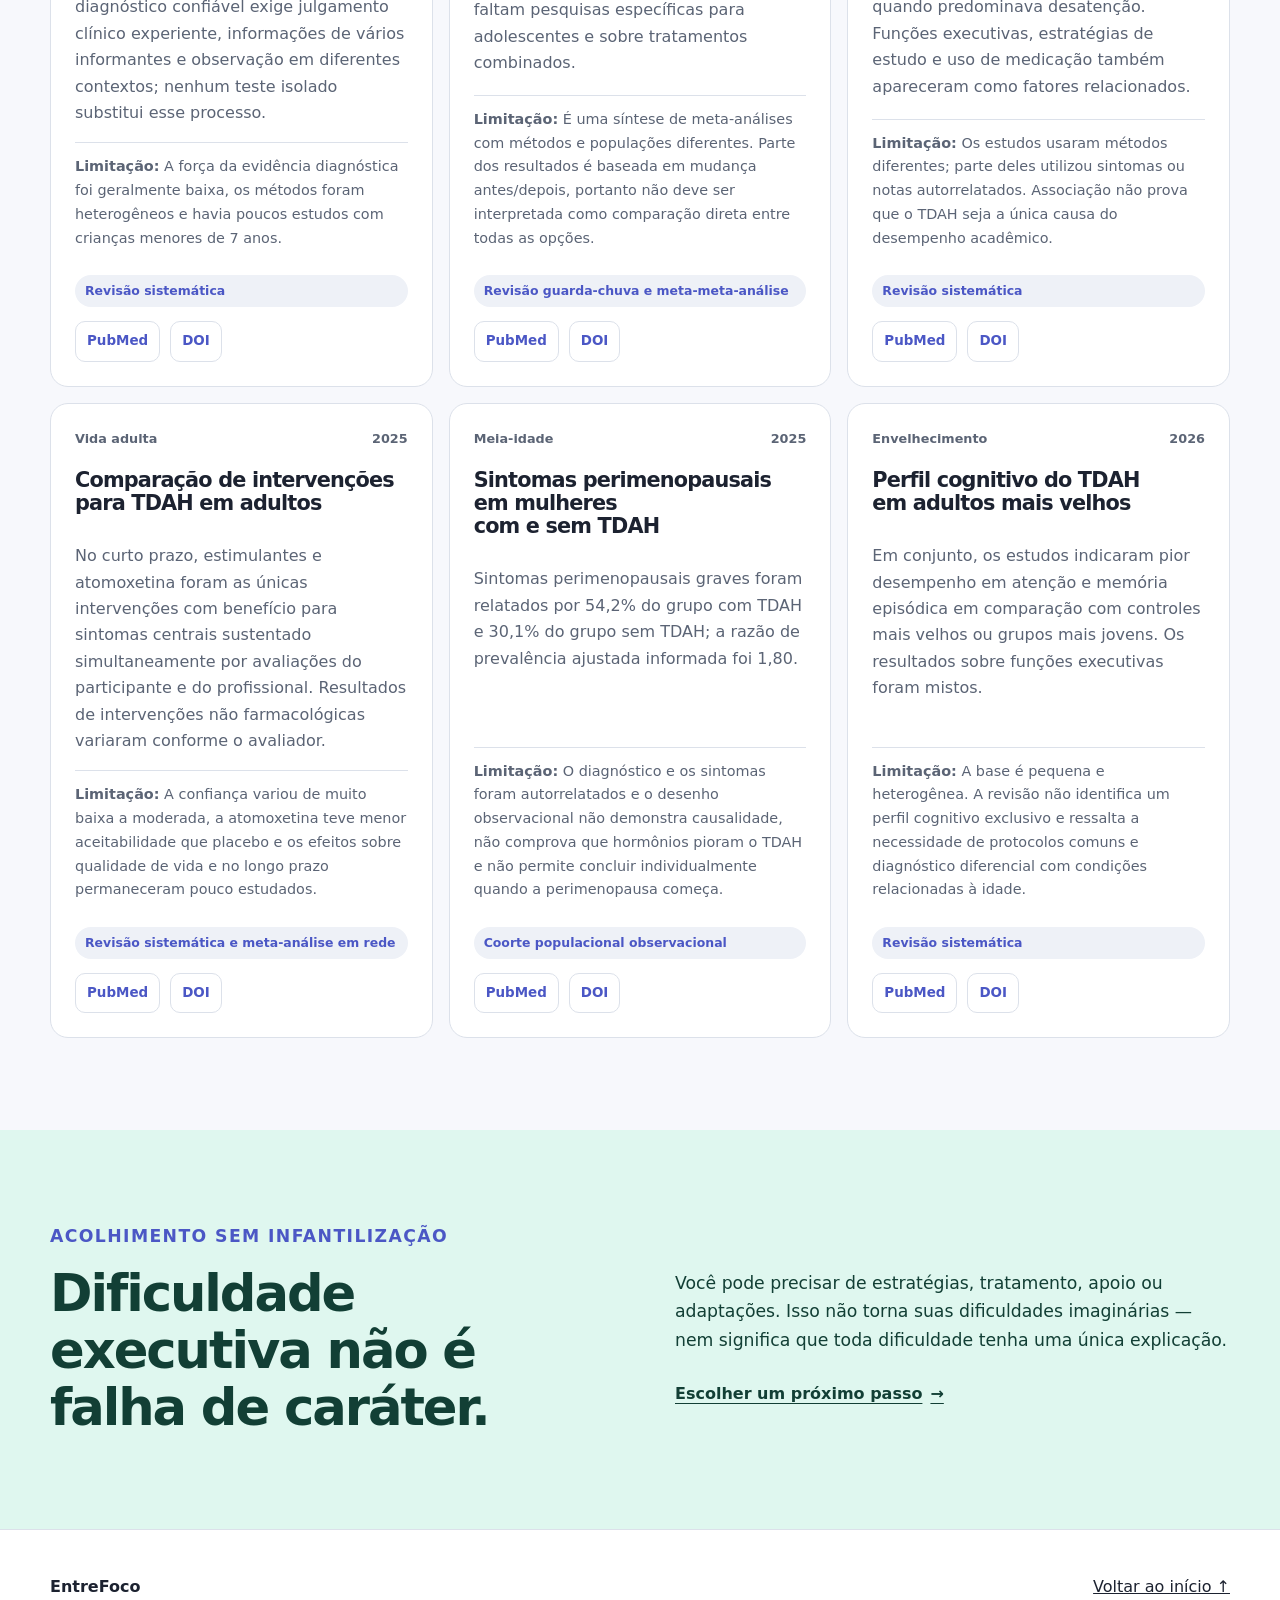
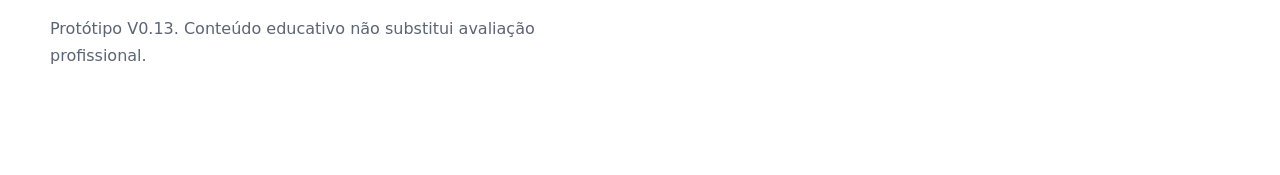
==== commit 5318e2b4: "Add files via upload feat: adiciona página navegável de evidências" ====
--- a/index.html
+++ b/index.html
@@ -1,13 +1,13 @@
 <!DOCTYPE html>
 
-<html data-version="0.12" lang="pt-BR">
+<html data-version="0.13" lang="pt-BR">
 <head>
 <meta charset="utf-8"/>
 <meta content="width=device-width, initial-scale=1.0" name="viewport"/>
 <meta content="Protótipo de um portal acessível e acolhedor sobre TDAH ao longo da vida." name="description"/>
 <meta content="#f7f8fc" name="theme-color"/>
 <title>EntreFoco — Entenda seu TDAH em pequenos passos</title>
-<link href="styles.css?v=0.12" rel="stylesheet"/>
+<link href="styles.css?v=0.13" rel="stylesheet"/>
 </head>
 <body>
 <div aria-label="Início da página" id="topo" tabindex="-1"></div>
@@ -18,22 +18,20 @@
 <span aria-hidden="true" class="brand-mark">◉</span>
 <span>EntreFoco</span>
 </a>
-<nav aria-label="Navegação principal" class="main-nav">
-<a href="#agora">Ajuda agora</a>
-<a href="#fases">Fases da vida</a>
-<a href="#pesquisas">Pesquisas</a>
-<a href="#acolhimento">Acolhimento</a>
-</nav>
+<nav aria-label="Navegação principal" class="main-nav"><a href="index.html#agora">Ajuda agora</a>
+<a href="index.html#fases">Fases da vida</a>
+<a href="index.html#pesquisas">Pesquisas</a>
+<a href="evidencias.html">Evidências</a>
+<a href="index.html#acolhimento">Acolhimento</a></nav>
 <button aria-controls="mobileMenu" aria-expanded="false" aria-label="Abrir menu" class="icon-button" id="menuButton" type="button">
 <span aria-hidden="true">☰</span>
 </button>
 </div>
-<nav aria-label="Navegação móvel" class="mobile-menu" hidden="" id="mobileMenu">
-<a href="#agora">Ajuda agora</a>
-<a href="#fases">Fases da vida</a>
-<a href="#pesquisas">Pesquisas</a>
-<a href="#acolhimento">Acolhimento</a>
-</nav>
+<nav aria-label="Navegação móvel" class="mobile-menu" hidden="" id="mobileMenu"><a href="index.html#agora">Ajuda agora</a>
+<a href="index.html#fases">Fases da vida</a>
+<a href="index.html#pesquisas">Pesquisas</a>
+<a href="evidencias.html">Evidências</a>
+<a href="index.html#acolhimento">Acolhimento</a></nav>
 </header>
 <div class="focus-status" hidden="" id="focusStatus" role="status">
 <span id="focusStatusText">Modo foco ativo: somente a estratégia atual está disponível.</span>
@@ -218,7 +216,15 @@
 <div class="notice" role="note">
 <strong>Dupla-checagem bibliográfica concluída</strong>
 <span>Cada cartão foi conferido em PubMed e no texto integral, periódico ou relatório oficial em 30 de julho de 2026. A revisão clínica externa permanece pendente.</span>
-</div><p class="evidence-registry-note">Metodologia, referências completas e registro de conferência: <a href="EVIDENCIAS.md">EVIDENCIAS.md</a>.</p>
+</div>
+<aside aria-labelledby="registryCardTitle" class="evidence-registry-card">
+<div>
+<p class="eyebrow">Transparência editorial</p>
+<h3 id="registryCardTitle">Consulte a metodologia e todas as referências</h3>
+<p>Veja como cada estudo foi conferido, quais limitações foram registradas e quais fontes institucionais sustentam o conteúdo.</p>
+</div>
+<a class="button button-secondary" href="evidencias.html">Abrir registro de evidências →</a>
+</aside>
 <div class="research-grid"><article class="research-card verified-research-card">
 <div class="research-meta"><span>Infância</span><span>2024</span></div>
 <h3>Ferramentas para o diagnóstico de TDAH em crianças e adolescentes</h3>
@@ -281,12 +287,12 @@
 <div class="container footer-grid">
 <div>
 <strong>EntreFoco</strong>
-<p>Protótipo V0.12.11. Conteúdo educativo não substitui avaliação profissional.</p>
+<p>Protótipo V0.13. Conteúdo educativo não substitui avaliação profissional.</p>
 </div>
 <a href="#topo">Voltar ao início ↑</a>
 </div>
 </footer>
 <div aria-hidden="true" class="progress-bar"><span id="readingProgress"></span></div>
-<script src="app.js?v=0.12"></script>
+<script src="app.js?v=0.13"></script>
 </body>
 </html>
--- a/styles.css
+++ b/styles.css
@@ -539,3 +539,15 @@
 .compact-links { margin-top: 14px; }
 @media (max-width: 900px) { .study-grid { grid-template-columns: 1fr; } }
 @media print { .study-links, .evidence-registry-note { display: none !important; } .study-card { break-inside: avoid; box-shadow: none; } }
+
+
+/* V0.13 — página navegável do registro de evidências */
+.evidence-registry-card { display: grid; grid-template-columns: minmax(0, 1fr) auto; gap: 24px; align-items: center; margin: 18px 0 28px; padding: 22px 24px; background: var(--surface); border: 1px solid var(--border); border-radius: var(--radius-md); box-shadow: 0 10px 28px rgba(25, 31, 51, .045); }
+.evidence-registry-card .eyebrow { margin-bottom: 6px; }
+.evidence-registry-card h3 { margin: 0 0 8px; }
+.evidence-registry-card p:last-child { margin-bottom: 0; color: var(--text-soft); }
+.evidence-jump-grid { grid-template-columns: repeat(4, 1fr); }
+.evidence-page .content-section > .text-link { margin-top: 20px; }
+@media (max-width: 1000px) { .evidence-jump-grid { grid-template-columns: repeat(2, 1fr); } }
+@media (max-width: 620px) { .evidence-registry-card { grid-template-columns: 1fr; } .evidence-registry-card .button { width: 100%; } .evidence-jump-grid { grid-template-columns: 1fr; } }
+@media print { .evidence-registry-card { box-shadow: none; } }
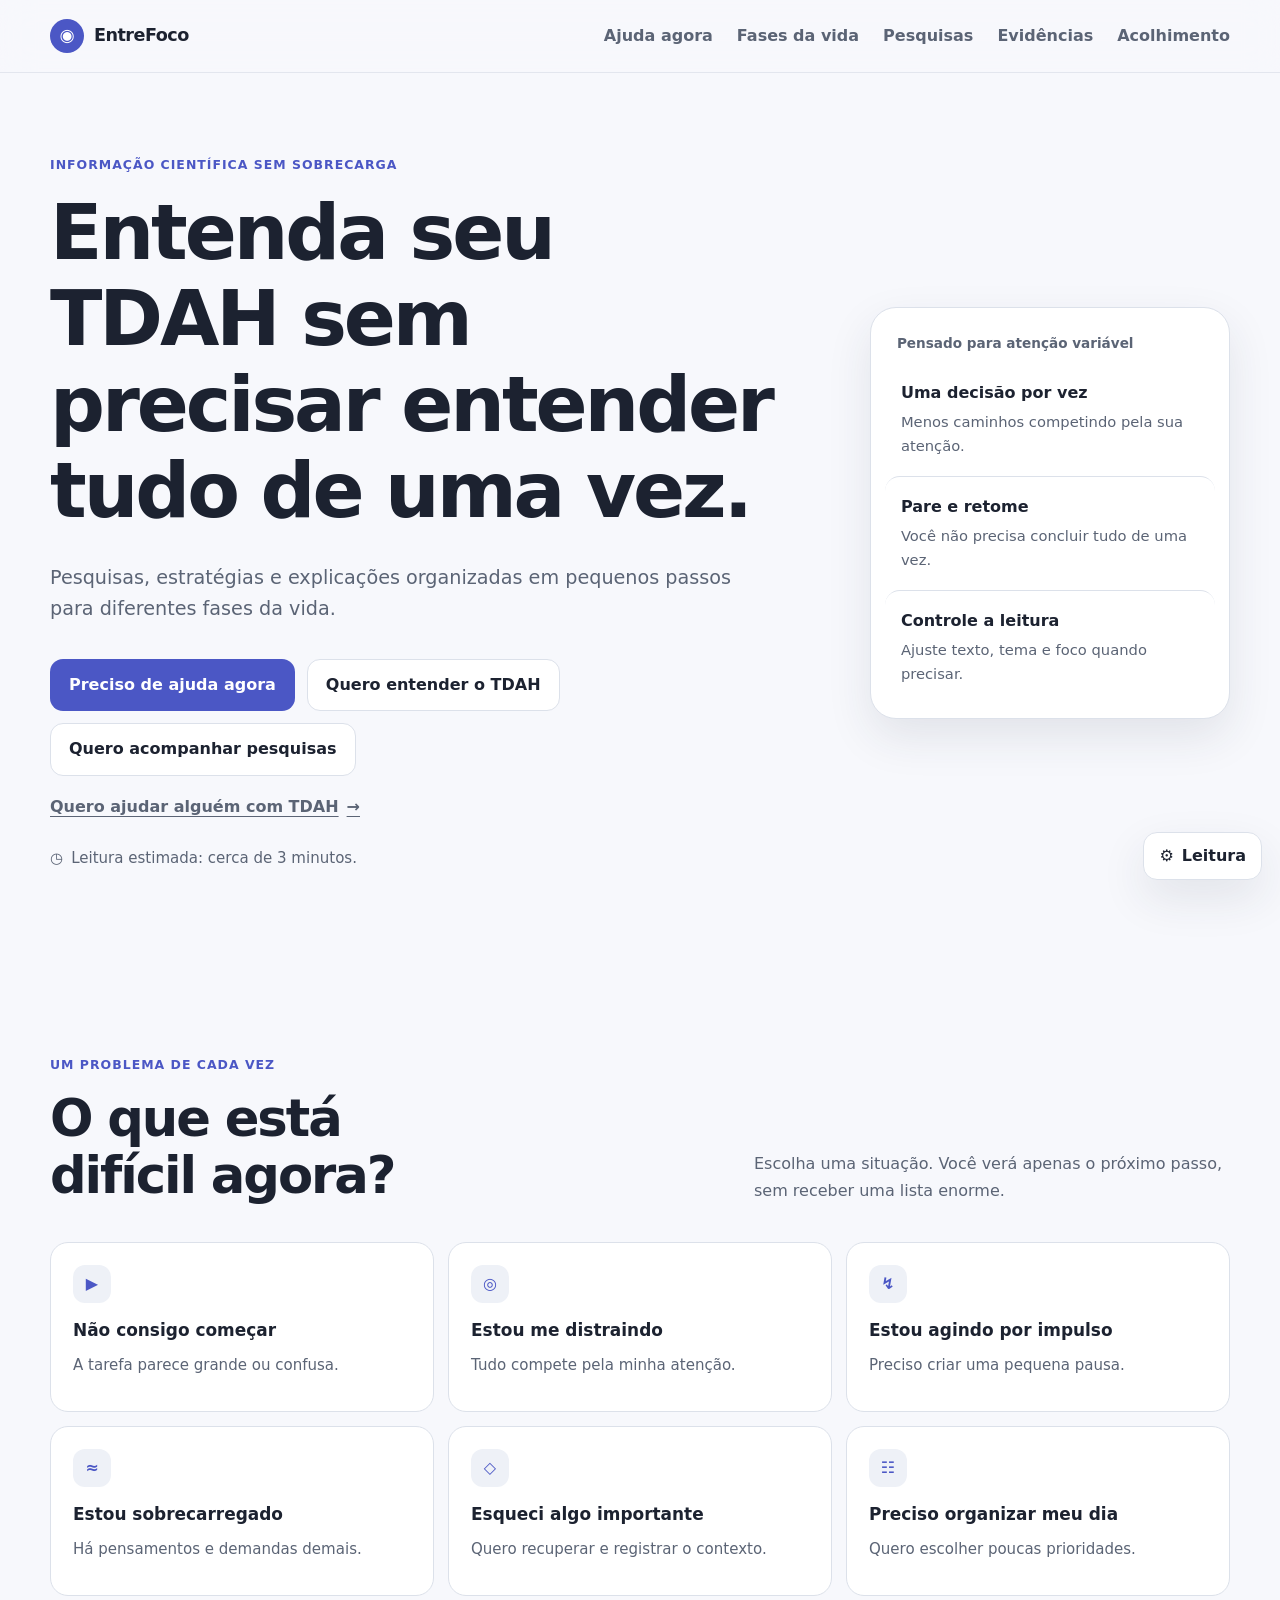
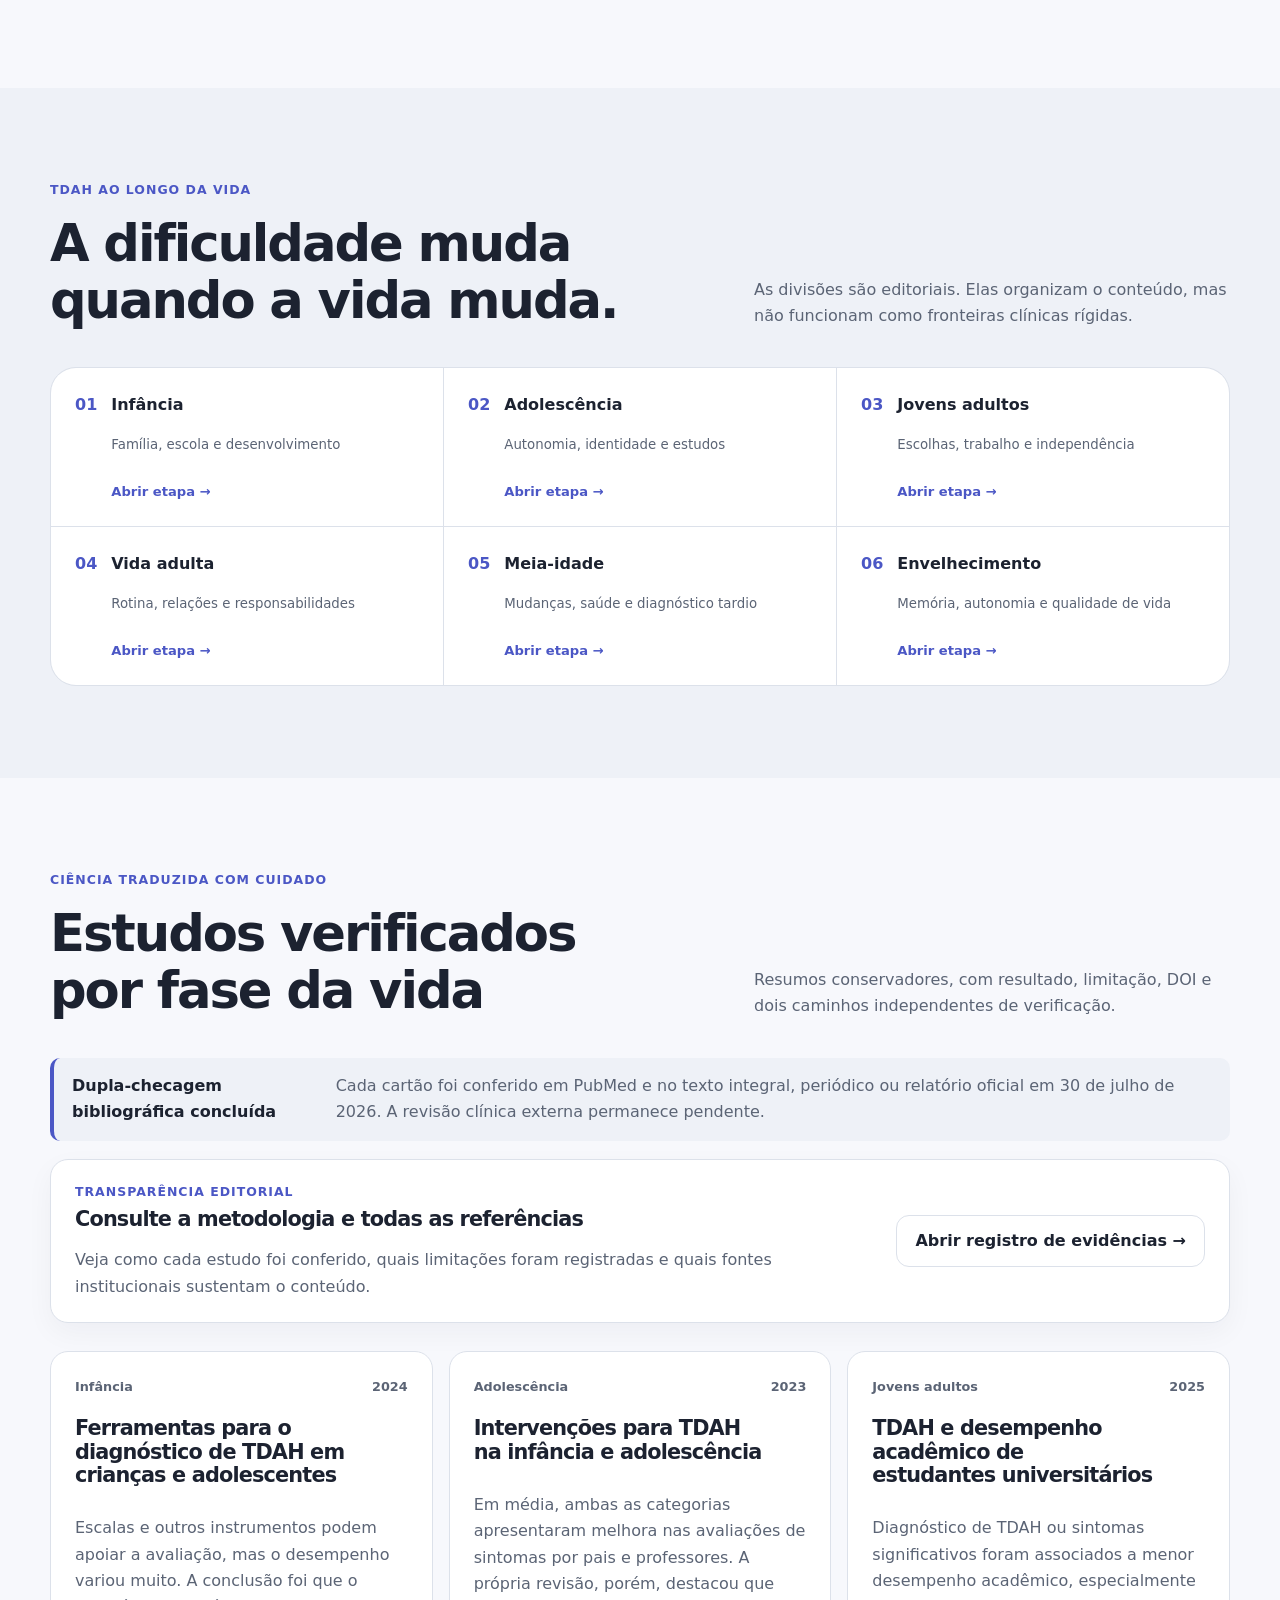
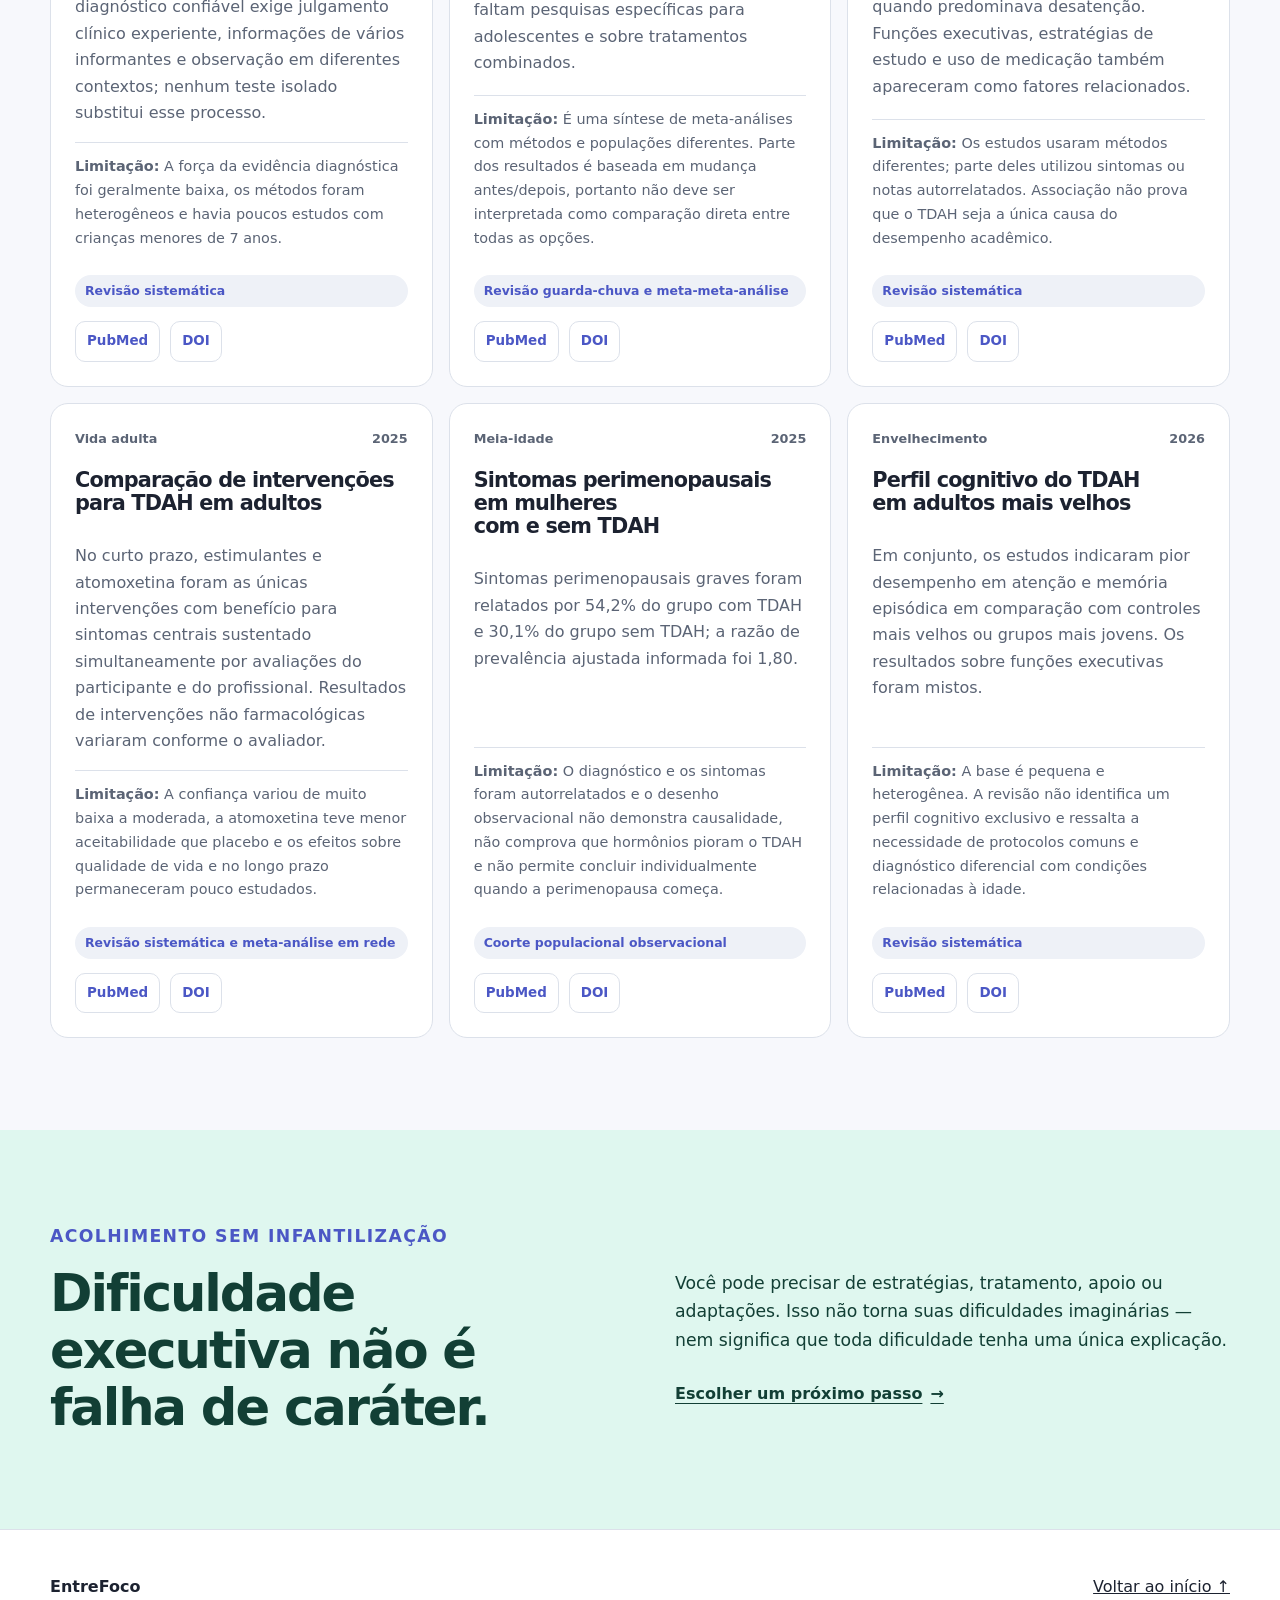
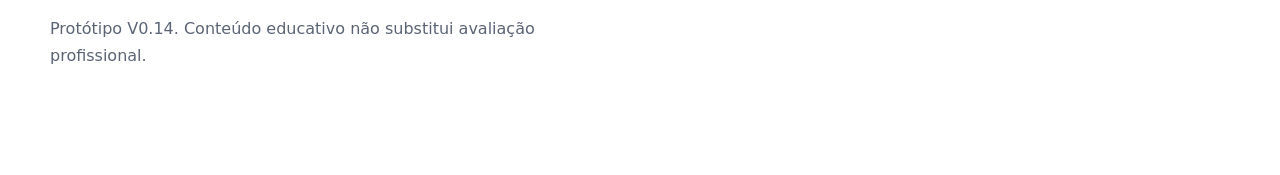
==== commit 0b1cfd38: "Add files via upload feat: adiciona leitura em voz alta e auditoria de acessibilidade" ====
--- a/index.html
+++ b/index.html
@@ -1,13 +1,13 @@
 <!DOCTYPE html>
 
-<html data-version="0.13" lang="pt-BR">
+<html data-version="0.14" lang="pt-BR">
 <head>
 <meta charset="utf-8"/>
 <meta content="width=device-width, initial-scale=1.0" name="viewport"/>
 <meta content="Protótipo de um portal acessível e acolhedor sobre TDAH ao longo da vida." name="description"/>
 <meta content="#f7f8fc" name="theme-color"/>
 <title>EntreFoco — Entenda seu TDAH em pequenos passos</title>
-<link href="styles.css?v=0.13" rel="stylesheet"/>
+<link href="styles.css?v=0.14" rel="stylesheet"/>
 </head>
 <body>
 <div aria-label="Início da página" id="topo" tabindex="-1"></div>
@@ -49,6 +49,27 @@
 </div>
 <button aria-pressed="false" disabled="" id="focusToggle" type="button">Modo foco</button>
 <p class="tool-hint" id="focusHint">Abra uma estratégia para usar o Modo foco.</p>
+
+<div class="speech-tools" id="speechTools">
+  <strong class="speech-tools-title">Leitura em voz alta</strong>
+  <div class="speech-actions" role="group" aria-label="Controles de leitura em voz alta">
+    <button type="button" id="speechStart">Ouvir esta página</button>
+    <button type="button" id="speechPause" aria-pressed="false" disabled>Pausar</button>
+    <button type="button" id="speechStop" disabled>Parar</button>
+  </div>
+  <div class="speech-rate-row">
+    <label for="speechRate">Velocidade</label>
+    <select id="speechRate" aria-describedby="speechVoiceStatus">
+      <option value="0.75">0,75×</option>
+      <option value="1" selected>1×</option>
+      <option value="1.25">1,25×</option>
+      <option value="1.5">1,5×</option>
+    </select>
+  </div>
+  <p class="tool-hint" id="speechVoiceStatus">A voz em português será selecionada automaticamente.</p>
+  <p class="speech-status" id="speechStatus" role="status" aria-live="polite">Leitura parada.</p>
+  <p class="tool-hint">Este apoio não substitui NVDA, VoiceOver, TalkBack ou outro leitor de tela.</p>
+</div>
 <div aria-label="Tamanho do texto" class="tool-group" role="group">
 <button aria-label="Diminuir tamanho do texto" id="fontDecrease" type="button">A−</button>
 <output aria-live="polite" id="fontScaleStatus">100%</output>
@@ -287,12 +308,12 @@
 <div class="container footer-grid">
 <div>
 <strong>EntreFoco</strong>
-<p>Protótipo V0.13. Conteúdo educativo não substitui avaliação profissional.</p>
+<p>Protótipo V0.14. Conteúdo educativo não substitui avaliação profissional.</p>
 </div>
 <a href="#topo">Voltar ao início ↑</a>
 </div>
 </footer>
 <div aria-hidden="true" class="progress-bar"><span id="readingProgress"></span></div>
-<script src="app.js?v=0.13"></script>
+<script src="app.js?v=0.14"></script>
 </body>
 </html>
--- a/styles.css
+++ b/styles.css
@@ -551,3 +551,51 @@
 @media (max-width: 1000px) { .evidence-jump-grid { grid-template-columns: repeat(2, 1fr); } }
 @media (max-width: 620px) { .evidence-registry-card { grid-template-columns: 1fr; } .evidence-registry-card .button { width: 100%; } .evidence-jump-grid { grid-template-columns: 1fr; } }
 @media print { .evidence-registry-card { box-shadow: none; } }
+
+
+/* V0.14 — leitura em voz alta */
+.speech-tools {
+  margin: 14px 0 10px;
+  padding: 14px 0;
+  border-top: 1px solid var(--border);
+  border-bottom: 1px solid var(--border);
+}
+.speech-tools-title { display: block; margin-bottom: 9px; }
+.speech-actions { display: grid; grid-template-columns: 1.45fr 1fr 1fr; gap: 7px; }
+.speech-actions button {
+  min-height: 42px;
+  padding: 9px 8px;
+  color: var(--text);
+  background: var(--surface-soft);
+  border: 1px solid var(--border);
+  border-radius: 11px;
+  font-weight: 750;
+}
+.speech-actions button:first-child { color: #fff; background: var(--primary); border-color: var(--primary); }
+.speech-actions button:first-child:hover,
+.speech-actions button:first-child:focus-visible { background: var(--primary-strong); }
+.speech-actions button:disabled { cursor: not-allowed; opacity: .5; }
+.speech-rate-row { display: grid; grid-template-columns: 1fr auto; align-items: center; gap: 10px; margin-top: 10px; }
+.speech-rate-row label { font-size: .9rem; font-weight: 750; }
+.speech-rate-row select {
+  min-height: 40px;
+  padding: 7px 30px 7px 10px;
+  color: var(--text);
+  background: var(--surface-soft);
+  border: 1px solid var(--border);
+  border-radius: 10px;
+  font: inherit;
+  font-weight: 750;
+}
+.speech-status { min-height: 1.5em; margin: 9px 0 0; color: var(--text); font-size: .84rem; font-weight: 750; }
+[data-speech-active="true"] {
+  border-radius: 5px;
+  outline: 3px solid color-mix(in srgb, var(--primary) 40%, transparent);
+  outline-offset: 4px;
+  background: color-mix(in srgb, var(--surface) 72%, var(--primary) 28%);
+}
+@media (max-width: 380px) {
+  .speech-actions { grid-template-columns: 1fr 1fr; }
+  .speech-actions button:first-child { grid-column: 1 / -1; }
+}
+@media print { .speech-tools { display: none !important; } }
